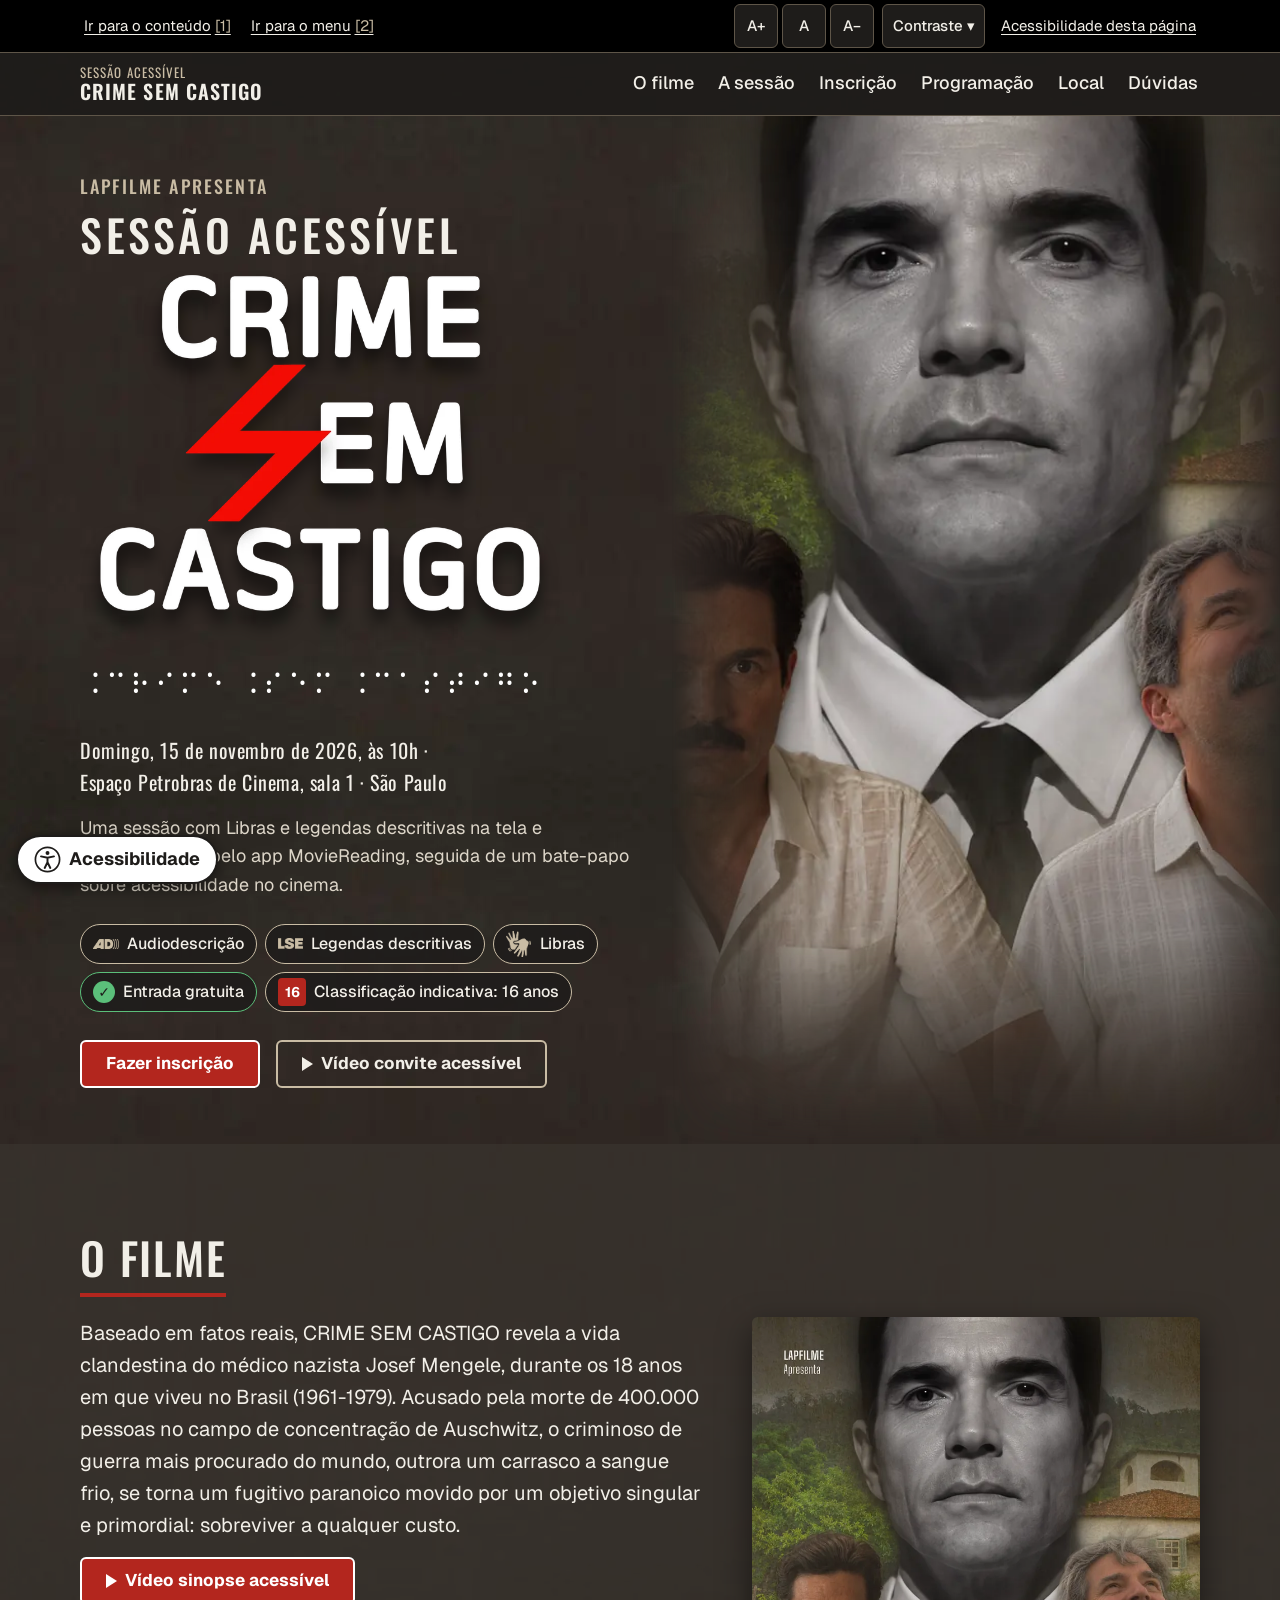
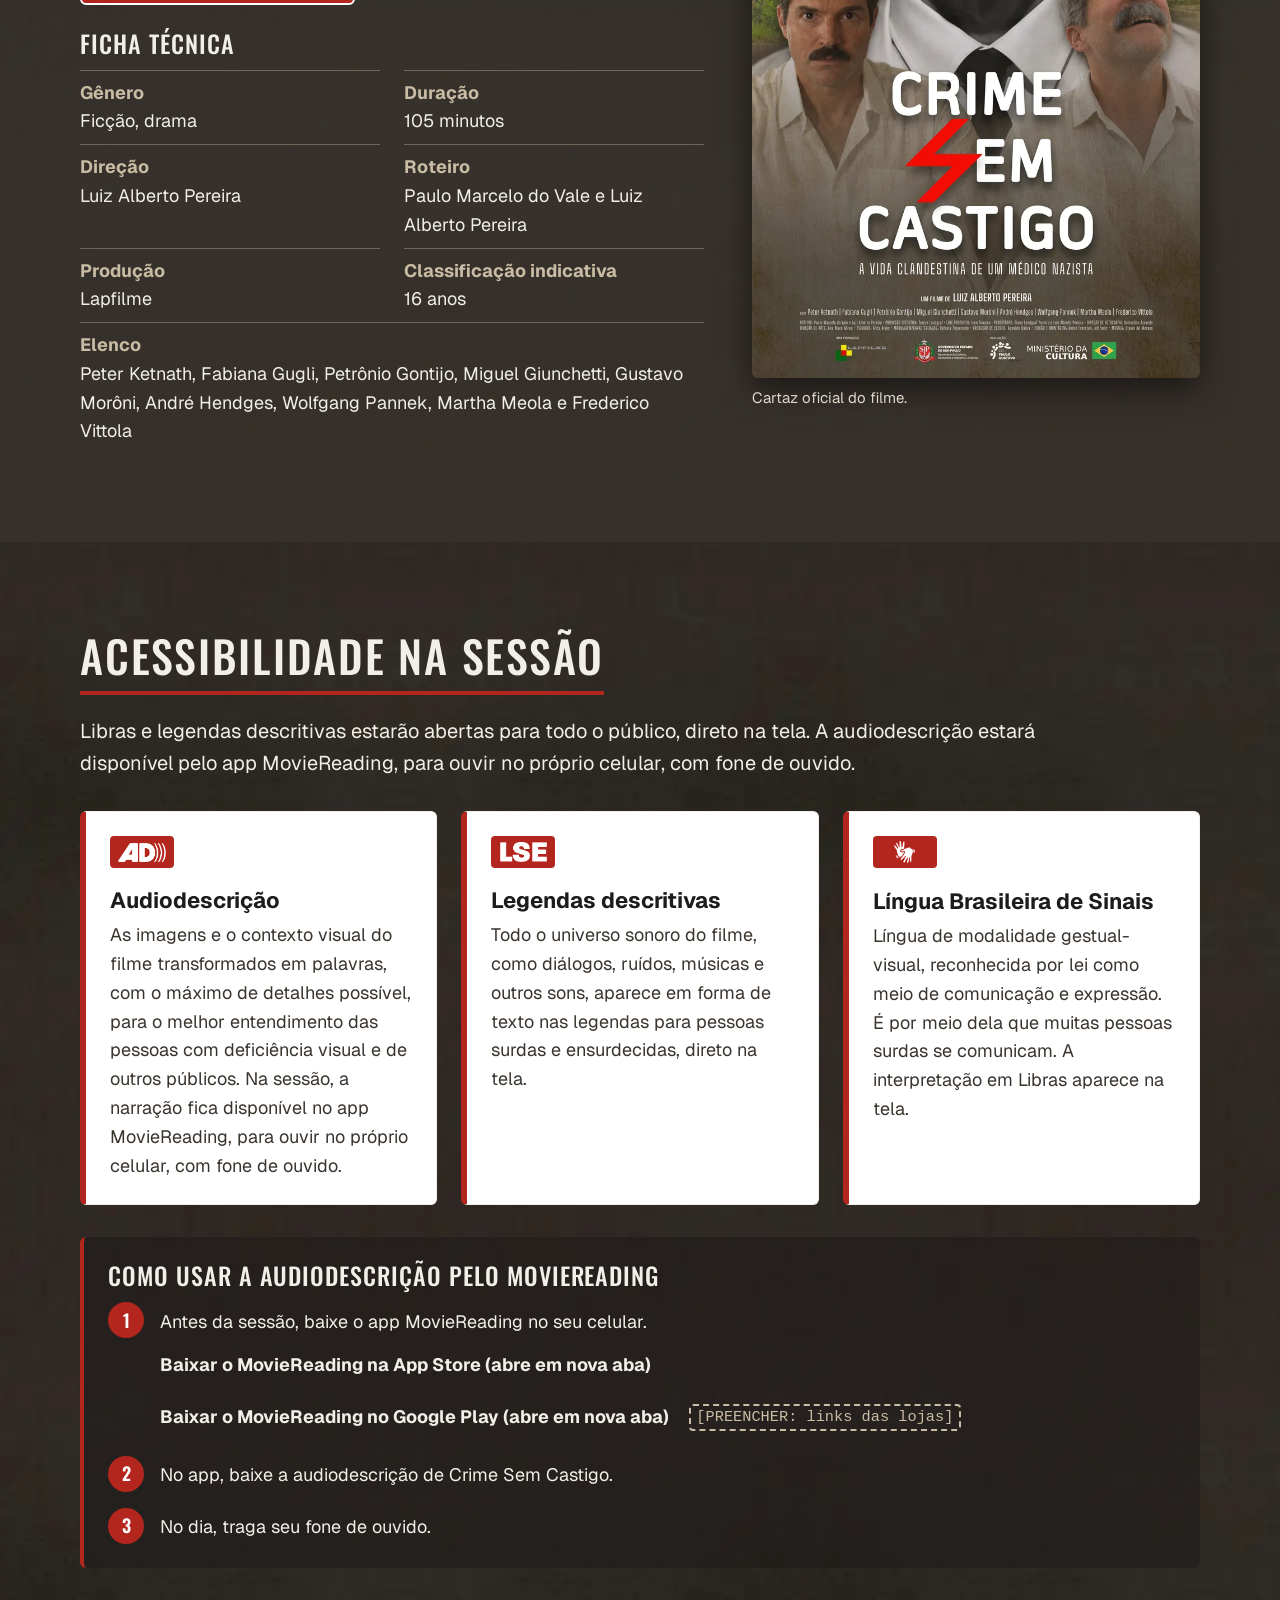
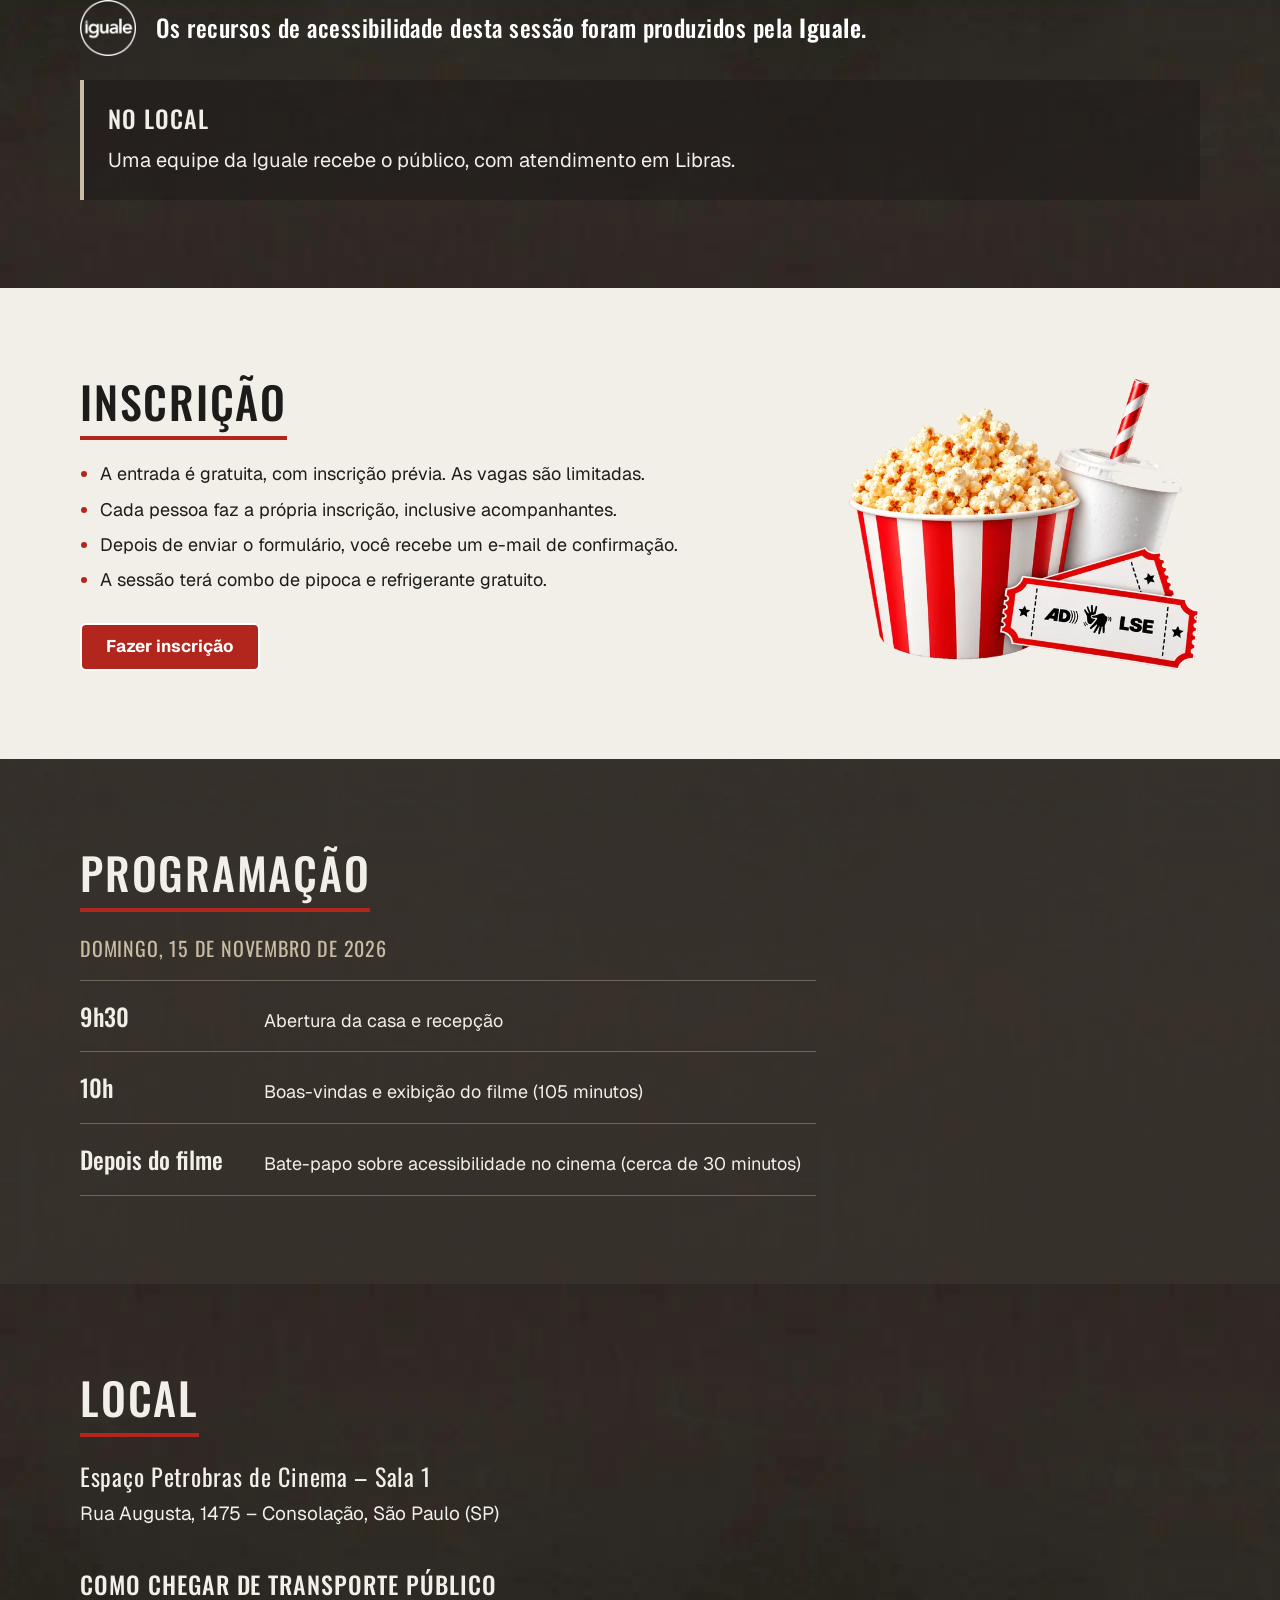
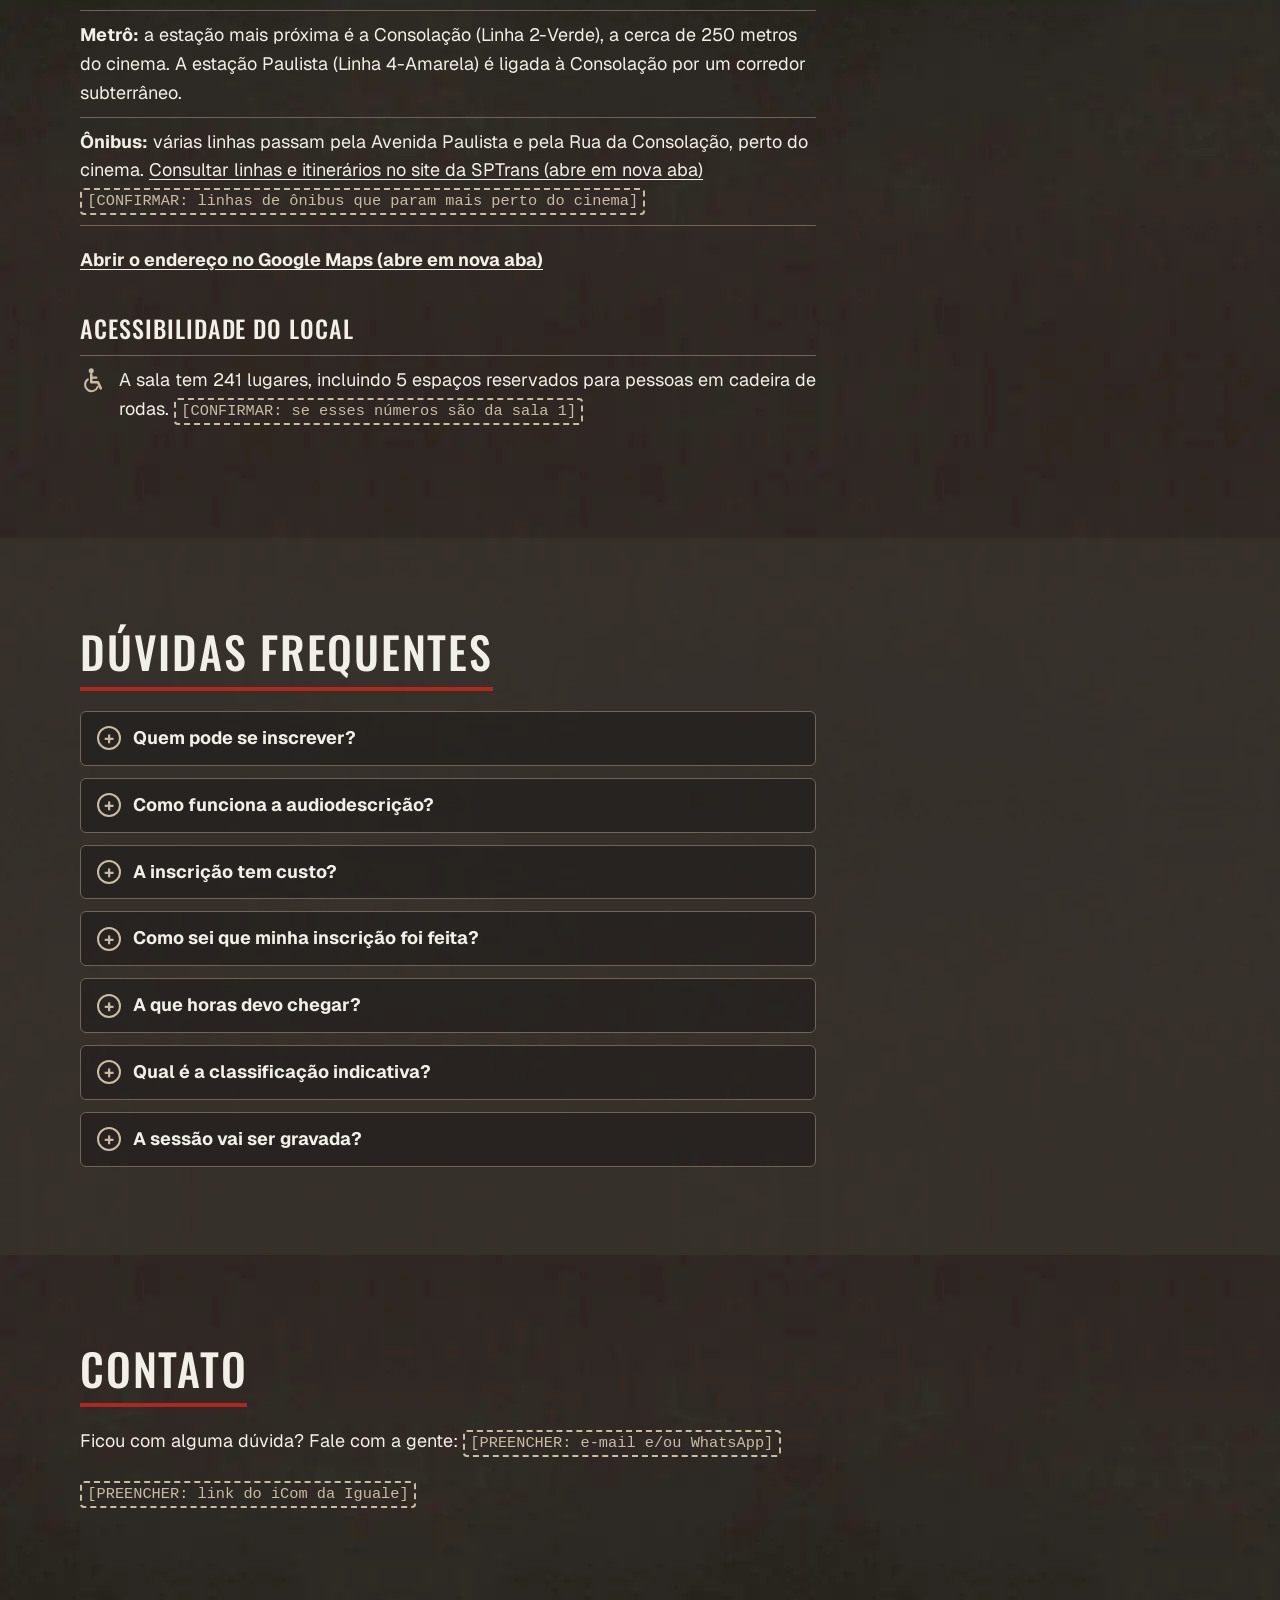
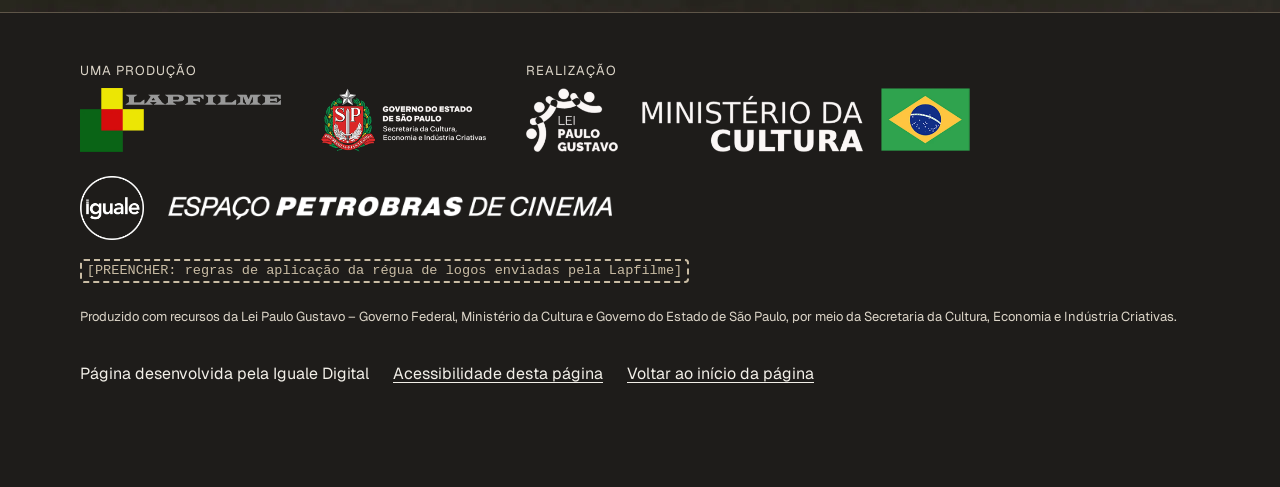
==== index.html @ cbb0b097 "Audiodescrição pelo app MovieReading A AD deixa de sair no som da sala e passa a ser oferecida pelo " ====
<!doctype html>
<html lang="pt-BR">
<head>
  <meta charset="utf-8">
  <meta name="viewport" content="width=device-width, initial-scale=1">
  <title>Sessão Acessível · Crime Sem Castigo · 15/11 · Iguale</title>
  <meta name="description" content="Sessão gratuita de Crime Sem Castigo com Libras e legendas descritivas na tela e audiodescrição pelo app MovieReading, no Espaço Petrobras de Cinema, em 15/11/2026. Faça sua inscrição.">
  <link rel="canonical" href="https://iguale.com.br/crimesemcastigo/">
  <meta name="theme-color" content="#1E1C1A">

  <meta property="og:type" content="website">
  <meta property="og:locale" content="pt_BR">
  <meta property="og:site_name" content="Iguale">
  <meta property="og:url" content="https://iguale.com.br/crimesemcastigo/">
  <meta property="og:title" content="Sessão Acessível · Crime Sem Castigo · 15/11">
  <meta property="og:description" content="Sessão gratuita de Crime Sem Castigo com Libras e legendas descritivas na tela e audiodescrição pelo app MovieReading, no Espaço Petrobras de Cinema, em 15/11/2026. Faça sua inscrição.">
  <meta property="og:image" content="https://iguale.com.br/crimesemcastigo/assets/img/cartaz/og-crime-sem-castigo-1200x630.jpg">
  <meta property="og:image:width" content="1200">
  <meta property="og:image:height" content="630">
  <meta property="og:image:alt" content="Título Crime Sem Castigo em letras brancas, com o S de &quot;sem&quot; em forma de raio vermelho. Ao lado, imagem do cartaz: o rosto sério de um homem em preto e branco, de camisa branca e gravata, e, à frente, dois homens de camisa clara, um de bigode e sério, outro grisalho e sorrindo, diante de mata e de uma casa antiga.">
  <meta name="twitter:card" content="summary_large_image">
  <meta name="twitter:title" content="Sessão Acessível · Crime Sem Castigo · 15/11">
  <meta name="twitter:description" content="Sessão gratuita de Crime Sem Castigo com Libras e legendas descritivas na tela e audiodescrição pelo app MovieReading, no Espaço Petrobras de Cinema, em 15/11/2026.">
  <meta name="twitter:image" content="https://iguale.com.br/crimesemcastigo/assets/img/cartaz/og-crime-sem-castigo-1200x630.jpg">
  <meta name="twitter:image:alt" content="Título Crime Sem Castigo em letras brancas, com o S de &quot;sem&quot; em forma de raio vermelho, ao lado de imagem do cartaz do filme.">
  <!-- [PREENCHER: favicon da Iguale] <link rel="icon" href="assets/img/favicon.png"> -->

  <link rel="preconnect" href="https://fonts.googleapis.com">
  <link rel="preconnect" href="https://fonts.gstatic.com" crossorigin>
  <link rel="stylesheet" href="https://fonts.googleapis.com/css2?family=Geist:wght@400;500;700&amp;family=Oswald:wght@400;500;600&amp;display=swap">
  <link rel="stylesheet" href="https://fonts.googleapis.com/css2?family=Noto+Sans+Symbols+2&amp;text=%E2%A0%A8%E2%A0%89%E2%A0%97%E2%A0%8A%E2%A0%8D%E2%A0%91%E2%A0%8E%E2%A0%81%E2%A0%9E%E2%A0%9B%E2%A0%95&amp;display=swap">
  <link rel="preload" as="image" href="assets/img/cartaz/abertura-800.webp" imagesrcset="assets/img/cartaz/abertura-800.webp 800w, assets/img/cartaz/abertura-1600.webp 1600w" imagesizes="(min-width: 56em) 45vw, 100vw" type="image/webp">
  <link rel="stylesheet" href="assets/css/estilos.css">
  <link rel="stylesheet" href="id_a11y/id_a11y.css">
  <script src="assets/js/config.js"></script>
  <script src="assets/js/barra-acessibilidade.js"></script>
  <script src="assets/js/principal.js" defer></script>
</head>
<body>
  <div id="topo" class="barra-a11y" role="region" aria-label="Barra de acessibilidade">
    <div class="barra-a11y__interno">
      <ul class="barra-a11y__atalhos">
        <li><a href="#conteudo" accesskey="1">Ir para o conteúdo <span class="tecla">[1]</span></a></li>
        <li><a href="#menu" accesskey="2">Ir para o menu <span class="tecla">[2]</span></a></li>
      </ul>
      <div class="barra-a11y__controles">
        <div data-a11y-controles="barra"></div>
        <a class="barra-a11y__link" href="acessibilidade/">Acessibilidade desta página</a>
      </div>
    </div>
  </div>

  <header class="cabecalho">
    <div class="cabecalho__interno">
      <a class="marca" href="#conteudo">
        <span class="marca__sessao">Sessão Acessível</span>
        <span class="marca__filme">Crime Sem Castigo</span>
      </a>
      <nav id="menu" class="menu" aria-label="Navegação principal" tabindex="-1">
        <button type="button" class="menu__botao" aria-expanded="false" aria-controls="menu-lista" hidden>
          <span class="menu__icone" aria-hidden="true"></span>Menu
        </button>
        <ul id="menu-lista" class="menu__lista">
          <li><a href="#o-filme">O filme</a></li>
          <li><a href="#a-sessao">A sessão</a></li>
          <li><a href="#inscricao">Inscrição</a></li>
          <li><a href="#programacao">Programação</a></li>
          <li><a href="#local">Local</a></li>
          <li><a href="#duvidas">Dúvidas</a></li>
        </ul>
      </nav>
    </div>
  </header>

  <main id="conteudo" tabindex="-1">
    <!-- 5.1 Abertura -->
    <section class="abertura" aria-labelledby="titulo-pagina">
      <div class="abertura__texto">
        <p class="sobretitulo">Lapfilme apresenta</p>
        <h1 id="titulo-pagina" class="abertura__titulo">
          <span class="abertura__sessao">Sessão Acessível</span>
          <span class="visualmente-oculto">de</span>
          <picture>
            <source type="image/webp" srcset="assets/img/cartaz/titulo-crime-sem-castigo-800.webp 800w, assets/img/cartaz/titulo-crime-sem-castigo-1600.webp 1600w" sizes="(min-width: 56em) 30rem, 85vw">
            <img class="abertura__filme" src="assets/img/cartaz/titulo-crime-sem-castigo-800.png" width="800" height="644" alt="Crime Sem Castigo">
          </picture>
        </h1>
        <p class="braille" lang="pt-BR">
          <span class="braille__celas" aria-hidden="true">⠨⠉⠗⠊⠍⠑ ⠨⠎⠑⠍ ⠨⠉⠁⠎⠞⠊⠛⠕</span>
          <span class="visualmente-oculto">Título do filme também escrito em Braille</span>
        </p>
        <p class="abertura__servico">
          <time datetime="2026-11-15T10:00-03:00">Domingo, 15 de novembro de 2026, às 10h</time> <span aria-hidden="true">·</span><br>
          Espaço Petrobras de Cinema, sala 1 <span aria-hidden="true">·</span> São Paulo
        </p>
        <p class="abertura__chamada">Uma sessão com Libras e legendas descritivas na tela e audiodescrição pelo app MovieReading, seguida de um bate-papo sobre acessibilidade no cinema.</p>
        <ul class="selos" aria-label="Destaques da sessão">
          <li class="selo"><span class="icone icone--ad" aria-hidden="true"></span>Audiodescrição</li>
          <li class="selo"><span class="icone icone--lse" aria-hidden="true"></span>Legendas descritivas</li>
          <li class="selo"><span class="icone icone--libras" aria-hidden="true"></span>Libras</li>
          <li class="selo selo--gratuito"><span class="selo__check" aria-hidden="true"></span>Entrada gratuita</li>
          <li class="selo"><span class="selo__idade" aria-hidden="true">16</span>Classificação indicativa: 16 anos</li>
        </ul>
        <div class="botoes">
          <a class="botao botao--primario" href="inscricao/" data-inscricao-aberta>Fazer inscrição</a>
          <p class="aviso-encerradas" data-inscricao-encerrada hidden>As inscrições estão encerradas.</p>
          <button type="button" class="botao botao--secundario" data-video-abrir="video" aria-haspopup="dialog" aria-controls="video"><span class="botao__play" aria-hidden="true"></span>Vídeo convite acessível</button>
        </div>
      </div>
      <div class="abertura__visual">
        <picture>
          <source type="image/webp" srcset="assets/img/cartaz/abertura-800.webp 800w, assets/img/cartaz/abertura-1600.webp 1600w" sizes="(min-width: 56em) 45vw, 100vw">
          <img src="assets/img/cartaz/abertura-800.jpg" srcset="assets/img/cartaz/abertura-800.jpg 800w, assets/img/cartaz/abertura-1600.jpg 1600w" sizes="(min-width: 56em) 45vw, 100vw" width="800" height="1000" fetchpriority="high"
            alt="Imagem do cartaz do filme: em tons sépia, o rosto sério de um homem de cabelo escuro, em preto e branco, com camisa branca e gravata escura. À frente dele, dois homens de camisa clara: à esquerda, um de bigode escuro e expressão séria; à direita, outro de cabelo e bigode grisalhos, que sorri olhando para cima. Ao fundo, mata e uma casa antiga com telhado de barro.">
        </picture>
      </div>
    </section>

    <!-- 5.3 O filme -->
    <section id="o-filme" class="secao secao--sepia" aria-labelledby="titulo-filme" tabindex="-1">
      <div class="secao__interno">
        <h2 id="titulo-filme" class="secao__titulo">O filme</h2>
        <div class="filme">
          <div class="filme__texto">
            <p class="filme__sinopse">Baseado em fatos reais, <span class="caixa-alta">Crime Sem Castigo</span> revela a vida clandestina do médico nazista Josef Mengele, durante os 18 anos em que viveu no Brasil (1961-1979). Acusado pela morte de 400.000 pessoas no campo de concentração de Auschwitz, o criminoso de guerra mais procurado do mundo, outrora um carrasco a sangue frio, se torna um fugitivo paranoico movido por um objetivo singular e primordial: sobreviver a qualquer custo.</p>
            <p><button type="button" class="botao botao--primario" data-video-abrir="video-sinopse" aria-haspopup="dialog" aria-controls="video-sinopse"><span class="botao__play" aria-hidden="true"></span>Vídeo sinopse acessível</button></p>
            <h3 class="subtitulo">Ficha técnica</h3>
            <dl class="ficha">
              <div><dt>Gênero</dt><dd>Ficção, drama</dd></div>
              <div><dt>Duração</dt><dd>105 minutos</dd></div>
              <div><dt>Direção</dt><dd>Luiz Alberto Pereira</dd></div>
              <div><dt>Roteiro</dt><dd>Paulo Marcelo do Vale e Luiz Alberto Pereira</dd></div>
              <div><dt>Produção</dt><dd>Lapfilme</dd></div>
              <div><dt>Classificação indicativa</dt><dd>16 anos</dd></div>
              <div class="ficha__elenco"><dt>Elenco</dt><dd>Peter Ketnath, Fabiana Gugli, Petrônio Gontijo, Miguel Giunchetti, Gustavo Morôni, André Hendges, Wolfgang Pannek, Martha Meola e Frederico Vittola</dd></div>
            </dl>
          </div>
          <figure class="filme__cartaz">
            <picture>
              <source type="image/webp" srcset="assets/img/cartaz/cartaz-crime-sem-castigo-800.webp 800w, assets/img/cartaz/cartaz-crime-sem-castigo-1600.webp 1600w" sizes="(min-width: 56em) 28rem, 90vw">
              <img src="assets/img/cartaz/cartaz-crime-sem-castigo-800.jpg" srcset="assets/img/cartaz/cartaz-crime-sem-castigo-800.jpg 800w, assets/img/cartaz/cartaz-crime-sem-castigo-1600.jpg 1600w" sizes="(min-width: 56em) 28rem, 90vw" width="800" height="1181" loading="lazy"
                alt="Cartaz do filme Crime Sem Castigo. Em tons sépia, o rosto sério de um homem de cabelo escuro, em preto e branco, com camisa branca e gravata escura, ocupa o alto do cartaz. Abaixo dele, dois homens de camisa clara: à esquerda, um de bigode escuro e expressão séria; à direita, outro de cabelo e bigode grisalhos, que sorri olhando para cima. Ao fundo, mata e uma casa antiga com telhado de barro. No alto, “Lapfilme apresenta”. O título, “Crime Sem Castigo”, está em letras brancas, com o S de “sem” em forma de raio vermelho. Abaixo, “A vida clandestina de um médico nazista” e “Um filme de Luiz Alberto Pereira”. No rodapé, o elenco, a ficha técnica e os logos de Lapfilme, Governo do Estado de São Paulo – Secretaria da Cultura, Economia e Indústria Criativas, Lei Paulo Gustavo e Ministério da Cultura.">
            </picture>
            <figcaption>Cartaz oficial do filme.</figcaption>
          </figure>
        </div>

        <!-- Personagens principais: fora da página por enquanto, a pedido. Para voltar, tire este comentário.
        <h3 class="subtitulo">Personagens principais</h3>
        <ul class="personagens">
          <li class="personagem">
            <div class="personagem__imagem marcador-caixa">[PREENCHER: imagem do personagem, com texto alternativo descritivo]</div>
            <h4 class="personagem__nome"><span class="marcador">[PREENCHER: nome do personagem]</span></h4>
            <p class="personagem__interprete">Interpretado por <span class="marcador">[PREENCHER: intérprete]</span></p>
            <p><span class="marcador">[PREENCHER: breve descritivo do personagem]</span></p>
          </li>
          <li class="personagem">
            <div class="personagem__imagem marcador-caixa">[PREENCHER: imagem do personagem, com texto alternativo descritivo]</div>
            <h4 class="personagem__nome"><span class="marcador">[PREENCHER: nome do personagem]</span></h4>
            <p class="personagem__interprete">Interpretado por <span class="marcador">[PREENCHER: intérprete]</span></p>
            <p><span class="marcador">[PREENCHER: breve descritivo do personagem]</span></p>
          </li>
          <li class="personagem">
            <div class="personagem__imagem marcador-caixa">[PREENCHER: imagem do personagem, com texto alternativo descritivo]</div>
            <h4 class="personagem__nome"><span class="marcador">[PREENCHER: nome do personagem]</span></h4>
            <p class="personagem__interprete">Interpretado por <span class="marcador">[PREENCHER: intérprete]</span></p>
            <p><span class="marcador">[PREENCHER: breve descritivo do personagem]</span></p>
          </li>
        </ul>
        -->
      </div>
    </section>

    <!-- 5.4 A sessão -->
    <section id="a-sessao" class="secao" aria-labelledby="titulo-sessao" tabindex="-1">
      <div class="secao__interno">
        <h2 id="titulo-sessao" class="secao__titulo">Acessibilidade na sessão</h2>
        <p class="secao__abertura">Libras e legendas descritivas estarão abertas para todo o público, direto na tela. A audiodescrição estará disponível pelo app MovieReading, para ouvir no próprio celular, com fone de ouvido.</p>
        <ul class="recursos">
          <li class="recurso">
            <span class="recurso__selo recurso__selo--ad" aria-hidden="true"><span class="icone icone--ad"></span></span>
            <h3 class="recurso__titulo">Audiodescrição</h3>
            <p>As imagens e o contexto visual do filme transformados em palavras, com o máximo de detalhes possível, para o melhor entendimento das pessoas com deficiência visual e de outros públicos. Na sessão, a narração fica disponível no app MovieReading, para ouvir no próprio celular, com fone de ouvido.</p>
          </li>
          <li class="recurso">
            <span class="recurso__selo recurso__selo--lse" aria-hidden="true"><span class="icone icone--lse"></span></span>
            <h3 class="recurso__titulo">Legendas descritivas</h3>
            <p>Todo o universo sonoro do filme, como diálogos, ruídos, músicas e outros sons, aparece em forma de texto nas legendas para pessoas surdas e ensurdecidas, direto na tela.</p>
          </li>
          <li class="recurso">
            <span class="recurso__selo recurso__selo--libras" aria-hidden="true"><span class="icone icone--libras"></span></span>
            <h3 class="recurso__titulo">Língua Brasileira de Sinais</h3>
            <p>Língua de modalidade gestual-visual, reconhecida por lei como meio de comunicação e expressão. É por meio dela que muitas pessoas surdas se comunicam. A interpretação em Libras aparece na tela.</p>
          </li>
        </ul>
        <div id="audiodescricao-app" class="ad-app">
          <h3 class="subtitulo">Como usar a audiodescrição pelo MovieReading</h3>
          <ol class="passos">
            <li>
              <p>Antes da sessão, baixe o app MovieReading no seu celular.</p>
              <p class="passos__lojas">
                <a data-loja="appStoreUrl" target="_blank" rel="noopener">Baixar o MovieReading na App Store (abre em nova aba)</a>
                <a data-loja="googlePlayUrl" target="_blank" rel="noopener">Baixar o MovieReading no Google Play (abre em nova aba)</a>
                <span class="marcador" data-loja-pendente>[PREENCHER: links das lojas]</span>
              </p>
            </li>
            <li><p>No app, baixe a audiodescrição de Crime Sem Castigo.</p></li>
            <li><p>No dia, traga seu fone de ouvido.</p></li>
          </ol>
        </div>
        <div class="credito-iguale">
          <img class="credito-iguale__logo" src="assets/img/logos/iguale.webp" width="240" height="240" alt="" loading="lazy">
          <p class="credito-iguale__texto">Os recursos de acessibilidade desta sessão foram produzidos pela <strong>Iguale</strong>.</p>
        </div>
        <div class="no-local">
          <h3 class="subtitulo">No local</h3>
          <p>Uma equipe da Iguale recebe o público, com atendimento em Libras.</p>
        </div>
      </div>
    </section>

    <!-- 5.7 Inscrição -->
    <section id="inscricao" class="secao secao--destaque" aria-labelledby="titulo-inscricao" tabindex="-1">
      <div class="secao__interno inscricao">
        <div class="inscricao__texto">
        <h2 id="titulo-inscricao" class="secao__titulo">Inscrição</h2>
        <ul class="lista-inscricao">
          <li>A entrada é gratuita, com inscrição prévia. As vagas são limitadas.</li>
          <li>Cada pessoa faz a própria inscrição, inclusive acompanhantes.</li>
          <li>Depois de enviar o formulário, você recebe um e-mail de confirmação.</li>
          <li>A sessão terá combo de pipoca e refrigerante gratuito.</li>
        </ul>
        <a class="botao botao--primario" href="inscricao/" data-inscricao-aberta>Fazer inscrição</a>
        <p class="aviso-encerradas" data-inscricao-encerrada hidden>As inscrições estão encerradas.</p>
        </div>
        <picture class="inscricao__ilustracao">
          <source type="image/webp" srcset="assets/img/ilustracoes/pipoca-ingressos-600.webp 600w, assets/img/ilustracoes/pipoca-ingressos-1200.webp 1200w" sizes="22rem">
          <img src="assets/img/ilustracoes/pipoca-ingressos-600.png" width="600" height="499" alt="" loading="lazy">
        </picture>
      </div>
    </section>

    <!-- 5.5 Programação -->
    <section id="programacao" class="secao secao--sepia" aria-labelledby="titulo-programacao" tabindex="-1">
      <div class="secao__interno secao__interno--estreito">
        <h2 id="titulo-programacao" class="secao__titulo">Programação</h2>
        <p class="programacao__data"><time datetime="2026-11-15">Domingo, 15 de novembro de 2026</time></p>
        <ol class="programacao">
          <li><span class="programacao__hora"><time datetime="2026-11-15T09:30-03:00">9h30</time></span> <span class="programacao__atividade">Abertura da casa e recepção</span></li>
          <li><span class="programacao__hora"><time datetime="2026-11-15T10:00-03:00">10h</time></span> <span class="programacao__atividade">Boas-vindas e exibição do filme (105 minutos)</span></li>
          <li><span class="programacao__hora">Depois do filme</span> <span class="programacao__atividade">Bate-papo sobre acessibilidade no cinema (cerca de 30 minutos)</span></li>
        </ol>
      </div>
    </section>

    <!-- 5.6 Local -->
    <section id="local" class="secao" aria-labelledby="titulo-local" tabindex="-1">
      <div class="secao__interno secao__interno--estreito">
        <h2 id="titulo-local" class="secao__titulo">Local</h2>
        <p class="local__nome">Espaço Petrobras de Cinema – Sala 1</p>
        <p class="local__endereco">Rua Augusta, 1475 – Consolação, São Paulo (SP)</p>
        <h3 class="subtitulo">Como chegar de transporte público</h3>
        <ul class="lista-transporte">
          <li><strong>Metrô:</strong> a estação mais próxima é a Consolação (Linha 2-Verde), a cerca de 250 metros do cinema. A estação Paulista (Linha 4-Amarela) é ligada à Consolação por um corredor subterrâneo.</li>
          <li><strong>Ônibus:</strong> várias linhas passam pela Avenida Paulista e pela Rua da Consolação, perto do cinema. <a href="https://www.sptrans.com.br/" target="_blank" rel="noopener">Consultar linhas e itinerários no site da SPTrans (abre em nova aba)</a> <span class="marcador">[CONFIRMAR: linhas de ônibus que param mais perto do cinema]</span></li>
        </ul>
        <p><a class="link-seta" href="https://www.google.com/maps/search/?api=1&amp;query=Espa%C3%A7o%20Petrobras%20de%20Cinema%2C%20Rua%20Augusta%2C%201475%2C%20Consola%C3%A7%C3%A3o%2C%20S%C3%A3o%20Paulo" target="_blank" rel="noopener">Abrir o endereço no Google Maps (abre em nova aba)</a></p>
        <h3 class="subtitulo">Acessibilidade do local</h3>
        <ul class="lista-local">
          <li><span class="icone icone--cadeira" aria-hidden="true"></span><span>A sala tem 241 lugares, incluindo 5 espaços reservados para pessoas em cadeira de rodas. <span class="marcador">[CONFIRMAR: se esses números são da sala 1]</span></span></li>
        </ul>
      </div>
    </section>

    <!-- 5.8 Dúvidas frequentes -->
    <section id="duvidas" class="secao secao--sepia" aria-labelledby="titulo-duvidas" tabindex="-1">
      <div class="secao__interno secao__interno--estreito">
        <h2 id="titulo-duvidas" class="secao__titulo">Dúvidas frequentes</h2>
        <div class="faq">
          <details class="detalhe">
            <summary>Quem pode se inscrever?</summary>
            <div class="detalhe__conteudo"><p>A sessão é aberta a todo o público, com atenção especial às pessoas com deficiência.</p></div>
          </details>
          <details class="detalhe">
            <summary>Como funciona a audiodescrição?</summary>
            <div class="detalhe__conteudo"><p>A audiodescrição fica disponível no app MovieReading. Antes da sessão, baixe o app e a audiodescrição do filme. No dia, traga seu fone de ouvido para ouvir no próprio celular.</p></div>
          </details>
          <details class="detalhe">
            <summary>A inscrição tem custo?</summary>
            <div class="detalhe__conteudo"><p>Não. A entrada é gratuita.</p></div>
          </details>
          <details class="detalhe">
            <summary>Como sei que minha inscrição foi feita?</summary>
            <div class="detalhe__conteudo"><p>Você recebe um e-mail de confirmação logo depois de enviar o formulário. Se não encontrar, confira a caixa de spam ou lixo eletrônico.</p></div>
          </details>
          <details class="detalhe">
            <summary>A que horas devo chegar?</summary>
            <div class="detalhe__conteudo"><p>A casa abre às 9h30, e a sessão começa às 10h.</p></div>
          </details>
          <details class="detalhe">
            <summary>Qual é a classificação indicativa?</summary>
            <div class="detalhe__conteudo"><p>16 anos.</p></div>
          </details>
          <details class="detalhe">
            <summary>A sessão vai ser gravada?</summary>
            <div class="detalhe__conteudo"><p>Sim. Teremos fotos e vídeos no local para a divulgação da sessão. Ao se inscrever, você autoriza o uso da sua imagem e da sua voz nessas gravações. <span class="marcador">[CONFIRMAR: texto final com o jurídico]</span></p></div>
          </details>
        </div>
      </div>
    </section>

    <!-- 5.9 Contato -->
    <section id="contato" class="secao" aria-labelledby="titulo-contato" tabindex="-1">
      <div class="secao__interno secao__interno--estreito">
        <h2 id="titulo-contato" class="secao__titulo">Contato</h2>
        <p>Ficou com alguma dúvida? Fale com a gente: <span class="marcador">[PREENCHER: e-mail e/ou WhatsApp]</span></p>
        <p class="icom">
          <a class="botao botao--secundario" data-icom target="_blank" rel="noopener"><span class="icone icone--libras" aria-hidden="true"></span>Atendimento em Libras pelo iCom (abre em nova aba)</a>
          <span class="marcador" data-icom-pendente>[PREENCHER: link do iCom da Iguale]</span>
        </p>
      </div>
    </section>
  </main>

  <!-- 5.10 Rodapé -->
  <footer class="rodape">
    <div class="rodape__interno">
      <h2 class="visualmente-oculto">Realização e apoio</h2>
      <ul class="regua">
        <li class="regua__grupo">
          <p class="regua__rotulo">Uma produção</p>
          <img class="regua__logo" src="assets/img/logos/lapfilme.webp" width="752" height="240" alt="Lapfilme" loading="lazy">
        </li>
        <li class="regua__grupo">
          <img class="regua__logo" src="assets/img/logos/governo-sp.webp" width="621" height="240" alt="Governo do Estado de São Paulo – Secretaria da Cultura, Economia e Indústria Criativas" loading="lazy">
        </li>
        <li class="regua__grupo">
          <p class="regua__rotulo">Realização</p>
          <div class="regua__logos">
            <img class="regua__logo" src="assets/img/logos/lei-paulo-gustavo.webp" width="344" height="240" alt="Lei Paulo Gustavo" loading="lazy">
            <img class="regua__logo" src="assets/img/logos/ministerio-cultura.webp" width="1231" height="240" alt="Ministério da Cultura" loading="lazy">
          </div>
        </li>
        <li class="regua__grupo regua__grupo--parceiros">
          <div class="regua__logos">
            <img class="regua__logo regua__logo--iguale" src="assets/img/logos/iguale.webp" width="240" height="240" alt="Iguale" loading="lazy">
            <img class="regua__logo regua__logo--petrobras" src="assets/img/logos/espaco-petrobras-cinema.webp" width="574" height="31" alt="Espaço Petrobras de Cinema" loading="lazy">
          </div>
        </li>
      </ul>
      <p class="marcador rodape__regras">[PREENCHER: regras de aplicação da régua de logos enviadas pela Lapfilme]</p>
      <p class="rodape__lei">Produzido com recursos da Lei Paulo Gustavo – Governo Federal, Ministério da Cultura e Governo do Estado de São Paulo, por meio da Secretaria da Cultura, Economia e Indústria Criativas.</p>
      <ul class="rodape__links">
        <li>Página desenvolvida pela Iguale Digital</li>
        <li><a href="acessibilidade/">Acessibilidade desta página</a></li>
        <li><a href="#topo">Voltar ao início da página</a></li>
      </ul>
    </div>
  </footer>

  <!-- 5.2 Vídeo convite acessível (abre pelo botão da abertura) -->
  <dialog id="video" class="janela" aria-labelledby="titulo-video" data-video-config="youtubeId" data-video-titulo="Vídeo convite da Sessão Acessível de Crime Sem Castigo, com Libras e legendas">
    <div class="janela__topo">
      <h2 id="titulo-video" class="janela__titulo" tabindex="-1">Vídeo convite acessível</h2>
      <button type="button" class="janela__fechar" data-video-fechar>Fechar<span class="visualmente-oculto"> o vídeo convite</span></button>
    </div>
    <p>Assista ao convite com Libras e legendas.</p>
    <div class="video" data-video>
      <button type="button" class="video__capa" data-video-capa>
        <img class="video__imagem" src="assets/img/cartaz/og-crime-sem-castigo-1200x630.jpg" width="1200" height="630" alt="">
        <span class="video__rotulo"><span class="video__play" aria-hidden="true"></span>Reproduzir o vídeo convite, com Libras e legendas</span>
      </button>
      <p class="marcador" data-video-pendente>[PREENCHER: ID do vídeo]</p>
    </div>
    <details class="detalhe">
      <summary>Descrição do vídeo (audiodescrição em texto)</summary>
      <div class="detalhe__conteudo">
        <p>Vídeo horizontal. À esquerda, sobre fundo claro, <span class="marcador">[PREENCHER: autodescrição do(a) intérprete]</span> apresenta o convite em Libras, com legendas em uma faixa logo abaixo. À direita, o cartaz do filme Crime Sem Castigo: em tons sépia, o rosto sério de um homem em preto e branco, de camisa branca e gravata; abaixo, dois homens de camisa clara, um de bigode, sério, e outro grisalho, sorrindo; ao fundo, mata e uma casa antiga. O título está em letras brancas, com o S de “sem” em forma de raio vermelho. No rodapé, os logos da Lapfilme, do Governo do Estado de São Paulo, da Lei Paulo Gustavo e do Ministério da Cultura.</p>
        <p>Texto do convite: "Olá! A Lapfilme e a Iguale convidam você para a Sessão Acessível do filme Crime Sem Castigo, no domingo, 15 de novembro, às 10 horas da manhã, no Espaço Petrobras de Cinema, sala 1, Rua Augusta, 1475, em São Paulo. Baseado em fatos reais, Crime Sem Castigo revela a vida clandestina do médico nazista Josef Mengele nos 18 anos em que viveu no Brasil como um fugitivo movido por um objetivo: sobreviver a qualquer custo. O filme tem direção de Luiz Alberto Pereira. A sessão terá recursos abertos para todo o público: audiodescrição no som da sala, Libras e legendas descritivas na tela. Depois do filme, vamos bater um papo sobre acessibilidade no cinema. A entrada é gratuita, com pipoca e refrigerante! As vagas são limitadas: faça sua inscrição e veja mais informações em iguale.com.br/crimesemcastigo. A confirmação chega por e-mail. No dia, chegue a partir das 9h30 para aproveitar com calma. Classificação indicativa: 16 anos. Venha viver essa experiência de cinema com a gente!"</p>
      </div>
    </details>
  </dialog>

  <!-- Vídeo sinopse acessível (abre pelo botão em "O filme") -->
  <dialog id="video-sinopse" class="janela" aria-labelledby="titulo-video-sinopse" data-video-config="youtubeIdSinopse" data-video-titulo="Vídeo sinopse acessível de Crime Sem Castigo">
    <div class="janela__topo">
      <h2 id="titulo-video-sinopse" class="janela__titulo" tabindex="-1">Vídeo sinopse acessível</h2>
      <button type="button" class="janela__fechar" data-video-fechar>Fechar<span class="visualmente-oculto"> o vídeo sinopse</span></button>
    </div>
    <p>Assista à sinopse do filme com recursos de acessibilidade. <span class="marcador">[PREENCHER: recursos do vídeo sinopse, por exemplo Libras e legendas]</span></p>
    <div class="video" data-video>
      <button type="button" class="video__capa" data-video-capa>
        <img class="video__imagem" src="assets/img/cartaz/og-crime-sem-castigo-1200x630.jpg" width="1200" height="630" alt="">
        <span class="video__rotulo"><span class="video__play" aria-hidden="true"></span>Reproduzir o vídeo sinopse</span>
      </button>
      <p class="marcador" data-video-pendente>[PREENCHER: ID do vídeo sinopse]</p>
    </div>
    <details class="detalhe">
      <summary>Descrição do vídeo (audiodescrição em texto)</summary>
      <div class="detalhe__conteudo">
        <p><span class="marcador">[PREENCHER: descrição do vídeo sinopse em texto]</span></p>
      </div>
    </details>
  </dialog>

  <!-- Menu flutuante "Acessibilidade" -->
  <div class="flutuante" data-flutuante>
    <button type="button" class="flutuante__botao" aria-expanded="false" aria-controls="flutuante-painel">
      <span class="icone icone--acessibilidade" aria-hidden="true"></span>Acessibilidade
    </button>
    <div id="flutuante-painel" class="flutuante__painel" role="region" aria-labelledby="flutuante-titulo" hidden>
      <h2 id="flutuante-titulo" class="flutuante__titulo">Recursos de acessibilidade</h2>
      <div data-a11y-controles="painel"></div>
      <div class="flutuante__grupo" role="group" aria-labelledby="flutuante-libras">
        <h3 id="flutuante-libras" class="a11y-controles__titulo">Libras</h3>
        <button type="button" data-a11y-vlibras>Tradução para Libras (VLibras)</button>
        <a data-icom target="_blank" rel="noopener">Atendimento em Libras pelo iCom (abre em nova aba)</a>
        <span class="marcador" data-icom-pendente>[PREENCHER: link do iCom da Iguale]</span>
      </div>
      <div class="flutuante__grupo" role="group" aria-labelledby="flutuante-ajuda">
        <h3 id="flutuante-ajuda" class="a11y-controles__titulo">Ajuda</h3>
        <p class="a11y-controles__rotulo">Atalhos de teclado</p>
        <ul class="flutuante__atalhos">
          <li><kbd>Alt</kbd> + <kbd>1</kbd> ir para o conteúdo</li>
          <li><kbd>Alt</kbd> + <kbd>2</kbd> ir para o menu</li>
          <li><kbd>Esc</kbd> fechar menus e janelas</li>
        </ul>
        <p class="flutuante__nota">No Mac, use Option no lugar de Alt.</p>
        <button type="button" class="flutuante__restaurar" data-a11y-restaurar>Restaurar tudo ao padrão</button>
          <a href="acessibilidade/">Declaração de acessibilidade desta página</a>
      </div>
    </div>
  </div>
  <p class="visualmente-oculto" aria-live="polite" data-a11y-anuncio></p>

  <!-- VLibras -->
  <div vw class="enabled">
    <div vw-access-button class="active"></div>
    <div vw-plugin-wrapper>
      <div class="vw-plugin-top-wrapper"></div>
    </div>
  </div>
  <script src="https://vlibras.gov.br/app/vlibras-plugin.js"></script>
  <script>
    if (window.VLibras) { new window.VLibras.Widget('https://vlibras.gov.br/app'); }
  </script>
</body>
</html>
---- assets/css/estilos.css ----
/* ==========================================================================
   Sessão Acessível · Crime Sem Castigo
   Paleta tirada do cartaz (CLAUDE.md, seção 4). Os modos de contraste
   da barra de acessibilidade ficam em id_a11y/id_a11y.css e sobrescrevem tudo.
   ========================================================================== */

:root {
  --grafite: #1E1C1A;
  --sepia-escuro: #3A342E;
  --sepia: #5E5548;
  --areia: #C9BCA4;
  --papel: #F2EFE8;
  --vermelho: #B3261E;             /* fundo de botões e selos com texto branco (6,5:1) e detalhes sobre papel/branco (5,7:1 / 6,5:1). Nunca texto vermelho sobre fundo escuro */
  --vermelho-escuro: #8E1D17;      /* hover dos botões vermelhos (branco: 9:1) */
  --branco: #FFFFFF;
  --verde: #5BBF7A;                /* detalhe da entrada gratuita sobre grafite (7,4:1) */
  --classind-16: var(--vermelho);  /* cor da classificação indicativa 16 anos */

  --texto: var(--papel);
  --texto-suave: #DDD6C9;          /* 11,9:1 sobre --grafite · 8,1:1 sobre --sepia-escuro */
  --linha: #6E6457;                 /* bordas decorativas */
  --foco: var(--areia);
  --foco-halo: var(--grafite);

  --fonte-corpo: "Geist", system-ui, -apple-system, "Segoe UI", Roboto, Arial, sans-serif;
  --fonte-titulo: "Oswald", "Arial Narrow", "Roboto Condensed", Impact, sans-serif;
  --fonte-braille: "Noto Sans Symbols 2", "Segoe UI Symbol", "DejaVu Sans", "Apple Braille", sans-serif;

  --largura: 72rem;
  --largura-estreita: 46rem;
  --raio: 0.375rem;
  --espaco: clamp(3rem, 7vw, 5.5rem);

  color-scheme: dark;
}

/* ---------- Base ---------- */
*, *::before, *::after { box-sizing: border-box; }

html {
  scroll-padding-bottom: 5rem; /* o botão fixo "Acessibilidade" não cobre o elemento em foco */
  -webkit-text-size-adjust: 100%;
  text-size-adjust: 100%;
}

body {
  margin: 0;
  background-color: var(--grafite);
  background-image: url("../img/cartaz/textura-papel.webp");
  background-size: 50rem 50rem;
  color: var(--texto);
  font-family: var(--fonte-corpo);
  font-size: 1.125rem;
  line-height: 1.6;
  overflow-wrap: break-word;
}

img, svg, iframe { max-width: 100%; }
img { height: auto; display: block; }

h1, h2, h3, h4 { line-height: 1.2; margin: 0 0 0.75rem; }
p, ul, ol, dl { margin: 0 0 1rem; }

a { color: var(--papel); text-decoration-thickness: 0.08em; text-underline-offset: 0.18em; }
a:hover { text-decoration-thickness: 0.16em; }

button, input, select, textarea { font: inherit; }
button { cursor: pointer; }

[hidden] { display: none !important; }

/* Foco sempre visível: contorno de 3 px em areia com halo grafite (contraste em qualquer fundo) */
:focus-visible {
  outline: 3px solid var(--foco);
  outline-offset: 3px;
  box-shadow: 0 0 0 6px var(--foco-halo);
  border-radius: 2px;
}
main:focus-visible, section:focus-visible, nav:focus-visible, [tabindex="-1"]:focus-visible { outline-offset: -3px; box-shadow: none; }

.visualmente-oculto {
  position: absolute !important;
  width: 1px; height: 1px;
  padding: 0; margin: -1px;
  overflow: hidden; clip: rect(0 0 0 0);
  white-space: nowrap; border: 0;
}

.caixa-alta { text-transform: uppercase; }

/* Marcadores de conteúdo pendente: visíveis de propósito */
.marcador {
  display: inline-block;
  padding: 0 0.35em;
  border: 2px dashed var(--areia);
  border-radius: 0.25rem;
  color: var(--areia);
  font-family: ui-monospace, "SFMono-Regular", Menlo, Consolas, monospace;
  font-size: 0.85em;
  line-height: 1.5;
}
.marcador-caixa {
  display: flex;
  align-items: center;
  justify-content: center;
  padding: 1rem;
  border: 2px dashed var(--areia);
  border-radius: var(--raio);
  color: var(--areia);
  font-family: ui-monospace, "SFMono-Regular", Menlo, Consolas, monospace;
  font-size: 0.85rem;
  text-align: center;
}

/* ---------- Ícones (máscara SVG pintada com a cor do texto) ---------- */
.icone {
  display: inline-block;
  flex: none;
  width: 1.5em;
  height: 1.5em;
  background-color: currentColor;
  -webkit-mask: var(--icone) center / contain no-repeat;
  mask: var(--icone) center / contain no-repeat;
  vertical-align: middle;
}
.icone--ad { --icone: url("../img/icones/ad.png"); }
.icone.icone--ad, .icone.icone--lse { width: 2.25em; }
.icone--lse { --icone: url("../img/icones/lse.png"); }
.icone--libras { --icone: url("../img/icones/libras.png"); }
.icone--cadeira { --icone: url("../img/icones/cadeira-de-rodas.svg"); }
.icone--acessibilidade { --icone: url("../img/icones/acessibilidade.svg"); }

/* ---------- Barra de acessibilidade ---------- */
.barra-a11y {
  background: #000;
  color: var(--papel);
  font-size: 0.9375rem;
  border-bottom: 1px solid var(--sepia);
}
.barra-a11y__interno {
  max-width: var(--largura);
  margin: 0 auto;
  padding: 0.25rem 1rem;
  display: flex;
  flex-wrap: wrap;
  align-items: center;
  justify-content: space-between;
  gap: 0.25rem 1rem;
}
.barra-a11y__atalhos, .barra-a11y__controles {
  display: flex;
  flex-wrap: wrap;
  align-items: center;
  gap: 0.25rem 0.75rem;
  margin: 0;
  padding: 0;
  list-style: none;
}
.barra-a11y a {
  display: inline-flex;
  align-items: center;
  min-height: 2.75rem;
  padding: 0 0.25rem;
  color: var(--papel);
}
.tecla { margin-left: 0.25em; color: var(--areia); }

.a11y-controles { display: flex; flex-wrap: wrap; align-items: center; gap: 0.5rem; }
.a11y-controles__grupo { display: flex; flex-wrap: wrap; align-items: center; gap: 0.25rem; }
.a11y-controles button {
  min-width: 2.75rem;
  min-height: 2.75rem;
  padding: 0.25rem 0.6rem;
  border: 1px solid var(--sepia);
  border-radius: var(--raio);
  background: var(--grafite);
  color: var(--papel);
  font-weight: 500;
  line-height: 1.2;
}
.a11y-controles button:hover { border-color: var(--areia); }
.a11y-controles button[aria-pressed="true"] {
  background: var(--areia);
  color: var(--grafite);
  border-color: var(--areia);
}
.a11y-controles button[aria-pressed="true"]::after { content: " ✓"; }
.a11y-controles__suspenso { position: relative; }
.a11y-controles__abre::after { content: " ▾"; }
.a11y-controles__abre[aria-expanded="true"]::after { content: " ▴"; }
.a11y-controles__lista {
  margin: 0;
  padding: 0.5rem;
  list-style: none;
}
.a11y-controles--barra .a11y-controles__lista {
  position: absolute;
  z-index: 60;
  right: 0;
  top: calc(100% + 0.25rem);
  width: max-content;
  max-width: calc(100vw - 2rem);
  background: #000;
  border: 1px solid var(--areia);
  border-radius: var(--raio);
}
.a11y-controles__lista li + li { margin-top: 0.25rem; }
.a11y-controles__lista button { width: 100%; text-align: left; }
.a11y-controles__rotulo { width: 100%; margin: 0 0 0.25rem; font-weight: 700; }
.a11y-controles__titulo {
  width: 100%;
  margin: 0 0 0.5rem;
  padding-top: 0.75rem;
  border-top: 1px solid var(--sepia);
  font-family: var(--fonte-titulo);
  font-size: 1rem;
  font-weight: 500;
  letter-spacing: 0.08em;
  text-transform: uppercase;
  color: var(--areia);
}
.a11y-controles__linha { display: flex; flex-wrap: wrap; gap: 0.25rem; margin-bottom: 0.5rem; }
.a11y-controles__lista--extra { padding-top: 0; }

/* ---------- Cabeçalho e menu ---------- */
.cabecalho { border-bottom: 1px solid var(--sepia); background: rgba(30, 28, 26, 0.92); }
.cabecalho__interno {
  max-width: var(--largura);
  margin: 0 auto;
  padding: 0.5rem 1rem;
  display: flex;
  flex-wrap: wrap;
  align-items: center;
  justify-content: space-between;
  gap: 0.5rem 1.5rem;
}
.marca {
  display: inline-flex;
  flex-direction: column;
  padding: 0.25rem 0;
  text-decoration: none;
  font-family: var(--fonte-titulo);
  text-transform: uppercase;
  letter-spacing: 0.06em;
  line-height: 1.15;
}
.marca__sessao { font-size: 0.8125rem; color: var(--areia); }
.marca__filme { font-size: 1.25rem; font-weight: 600; color: var(--papel); }

.menu__botao {
  display: inline-flex;
  align-items: center;
  gap: 0.5rem;
  min-height: 2.75rem;
  padding: 0.25rem 1rem;
  border: 2px solid var(--areia);
  border-radius: var(--raio);
  background: transparent;
  color: var(--papel);
  font-weight: 500;
}
.menu__icone, .menu__icone::before, .menu__icone::after {
  display: block;
  width: 1.125rem;
  height: 2px;
  background: currentColor;
}
.menu__icone { position: relative; }
.menu__icone::before, .menu__icone::after { content: ""; position: absolute; left: 0; }
.menu__icone::before { top: -6px; }
.menu__icone::after { top: 6px; }
.menu__botao[aria-expanded="true"] .menu__icone { background: transparent; }
.menu__botao[aria-expanded="true"] .menu__icone::before { top: 0; transform: rotate(45deg); }
.menu__botao[aria-expanded="true"] .menu__icone::after { top: 0; transform: rotate(-45deg); }

.menu__lista {
  display: flex;
  flex-wrap: wrap;
  gap: 0.25rem 1.25rem;
  margin: 0;
  padding: 0;
  list-style: none;
}
.menu__lista a {
  display: inline-flex;
  align-items: center;
  min-height: 2.75rem;
  padding: 0 0.125rem;
  font-weight: 500;
  text-decoration: none;
  border-bottom: 2px solid transparent;
}
.menu__lista a:hover { border-bottom-color: var(--areia); }

@media (max-width: 55.99em) {
  .cabecalho { position: relative; }
  .js .menu__lista { display: none; }
  .js .menu__lista.menu__lista--aberta {
    position: absolute;
    z-index: 40;
    left: 0;
    right: 0;
    top: 100%;
    display: flex;
    flex-direction: column;
    gap: 0;
    padding: 0.25rem 1rem 0.75rem;
    background: var(--grafite);
    border-bottom: 2px solid var(--areia);
  }
  .js .menu__lista--aberta a { width: 100%; border-top: 1px solid var(--sepia-escuro); }
}

/* ---------- Botões ---------- */
.botoes { display: flex; flex-wrap: wrap; align-items: center; gap: 0.75rem 1rem; margin-top: 1.75rem; }
.botao {
  display: inline-flex;
  align-items: center;
  justify-content: center;
  gap: 0.5rem;
  min-height: 3rem;
  padding: 0.625rem 1.5rem;
  border: 2px solid var(--areia);
  border-radius: var(--raio);
  font-weight: 700;
  font-size: 1.0625rem;
  line-height: 1.25;
  text-align: center;
  text-decoration: none;
}
.botao--primario { background: var(--vermelho); color: var(--branco); border-color: var(--branco); }
.botao--primario:hover { background: var(--vermelho-escuro); }
.botao--secundario { background: transparent; color: var(--papel); }
.botao--secundario:hover { background: var(--sepia-escuro); }
.botao__play {
  flex: none;
  width: 0;
  height: 0;
  border-left: 0.7rem solid currentColor;
  border-top: 0.45rem solid transparent;
  border-bottom: 0.45rem solid transparent;
}
.botao[aria-disabled="true"], .botao:disabled { cursor: not-allowed; opacity: 0.75; }

.aviso-encerradas {
  display: inline-block;
  margin: 0;
  padding: 0.625rem 1rem;
  border: 2px solid var(--areia);
  border-radius: var(--raio);
  font-weight: 700;
}

/* ---------- Títulos ---------- */
.sobretitulo {
  margin: 0 0 0.5rem;
  font-family: var(--fonte-titulo);
  font-size: 1.125rem;
  font-weight: 500;
  letter-spacing: 0.12em;
  text-transform: uppercase;
  color: var(--areia);
}
.secao__titulo {
  font-family: var(--fonte-titulo);
  font-size: clamp(1.875rem, 4.5vw, 2.75rem);
  font-weight: 500;
  letter-spacing: 0.04em;
  text-transform: uppercase;
  margin-bottom: 1.25rem;
  text-wrap: balance;
  width: fit-content;
  max-width: 100%;
}
.secao__titulo::after {
  content: "";
  display: block;
  width: 100%;
  height: 4px;
  margin-top: 0.5rem;
  background: var(--vermelho);
}
.subtitulo {
  margin-top: 2.5rem;
  font-family: var(--fonte-titulo);
  font-size: 1.5rem;
  font-weight: 500;
  letter-spacing: 0.04em;
  text-transform: uppercase;
  color: var(--papel);
}

/* ---------- Abertura ---------- */
.abertura {
  position: relative;
  display: grid;
  grid-template-columns: minmax(0, 1fr);
  max-width: 90rem;
  margin: 0 auto;
  overflow: hidden;
}
.abertura__texto {
  position: relative;
  z-index: 1;
  padding: 2.5rem 1rem 2rem;
}
.abertura__titulo { margin: 0 0 0.75rem; }
.abertura__sessao {
  display: block;
  font-family: var(--fonte-titulo);
  font-size: clamp(1.75rem, 5vw, 2.75rem);
  font-weight: 500;
  letter-spacing: 0.08em;
  text-transform: uppercase;
  color: var(--papel);
  margin-bottom: 0.5rem;
}
.abertura__filme { width: min(100%, 30rem); }
.braille {
  margin: 0 0 1.5rem;
  font-family: var(--fonte-braille);
  font-size: 2rem;
  letter-spacing: 0.08em;
  color: var(--branco);
  line-height: 1.3;
}
.abertura__servico {
  font-family: var(--fonte-titulo);
  font-size: 1.25rem;
  letter-spacing: 0.03em;
  color: var(--papel);
}
.abertura__chamada { max-width: 38rem; color: var(--texto-suave); }

.selos { display: flex; flex-wrap: wrap; gap: 0.5rem; padding: 0; list-style: none; margin: 1.5rem 0 0; }
.selo {
  display: inline-flex;
  align-items: center;
  gap: 0.5rem;
  min-height: 2.5rem;
  padding: 0.25rem 0.75rem;
  border: 1px solid var(--areia);
  border-radius: 999px;
  background: rgba(30, 28, 26, 0.85);
  font-size: 1rem;
  font-weight: 500;
}
.selo .icone { width: 1.6em; height: 1.6em; color: var(--areia); }
.selo__idade {
  display: inline-grid;
  place-items: center;
  width: 1.75rem;
  height: 1.75rem;
  border-radius: 0.25rem;
  background: var(--classind-16);
  color: var(--branco);
  font-weight: 700;
  font-size: 0.875rem;
}
.selo--gratuito { border-color: var(--verde); }
.selo__check {
  flex: none;
  display: inline-grid;
  place-items: center;
  width: 1.375rem;
  height: 1.375rem;
  border-radius: 50%;
  background: var(--verde);
  color: var(--grafite);
  font-size: 0.875rem;
  font-weight: 700;
  line-height: 1;
}
.selo__check::before { content: "✓"; }

.abertura__visual { position: relative; margin: 0; }
.abertura__visual img {
  width: 100%;
  max-height: 34rem;
  object-fit: cover;
  object-position: center 20%;
  -webkit-mask-image: linear-gradient(to bottom, #000 70%, transparent);
  mask-image: linear-gradient(to bottom, #000 70%, transparent);
}

@media (min-width: 56em) {
  .abertura {
    grid-template-columns: minmax(0, 1.05fr) minmax(0, 0.95fr);
    align-items: center;
    min-height: min(52rem, 92vh);
  }
  .abertura__texto { padding: 3.5rem 1.5rem 3.5rem max(1.5rem, calc((100vw - var(--largura)) / 2 + 1rem)); }
  .abertura__visual { align-self: stretch; }
  .abertura__visual picture { display: block; height: 100%; }
  .abertura__visual img {
    height: 100%;
    max-height: none;
    -webkit-mask-image: linear-gradient(to right, transparent 0, #000 22%, #000 85%, transparent 100%), linear-gradient(to bottom, #000 80%, transparent);
    -webkit-mask-composite: source-in;
    mask-image: linear-gradient(to right, transparent 0, #000 22%, #000 85%, transparent 100%), linear-gradient(to bottom, #000 80%, transparent);
    mask-composite: intersect;
  }
}

/* ---------- Seções ---------- */
.secao { padding: var(--espaco) 0; scroll-margin-top: 0; }
[id] { scroll-margin-top: 1rem; }
.secao[id] { scroll-margin-top: 0; }
.secao--sepia { background: rgba(58, 52, 46, 0.72); }
.secao--destaque {
  --foco: var(--grafite);
  --foco-halo: var(--papel);
  background: var(--papel);
  color: var(--grafite);
}
.secao--destaque .secao__titulo { color: var(--grafite); }
.secao--destaque a:not(.botao) { color: var(--grafite); }
.secao--destaque .aviso-encerradas { border-color: var(--grafite); }
.secao__interno { max-width: var(--largura); margin: 0 auto; padding: 0 1rem; }
.secao__interno--estreito > * { max-width: var(--largura-estreita); }
.secao__abertura { font-size: 1.25rem; max-width: 60rem; }

/* Vídeo */
.video { margin: 1.5rem 0; }
.video__capa {
  position: relative;
  display: block;
  width: 100%;
  padding: 0;
  border: 2px solid var(--areia);
  border-radius: var(--raio);
  background: var(--grafite);
  color: var(--papel);
  overflow: hidden;
  aspect-ratio: 16 / 9;
}
.video__imagem { width: 100%; height: 100%; object-fit: cover; opacity: 0.55; }
.video__rotulo {
  position: absolute;
  left: 50%;
  top: 50%;
  transform: translate(-50%, -50%);
  display: inline-flex;
  align-items: center;
  gap: 0.75rem;
  width: max-content;
  max-width: calc(100% - 2rem);
  padding: 0.75rem 1.25rem;
  border-radius: var(--raio);
  background: var(--vermelho);
  color: var(--branco);
  font-weight: 700;
  line-height: 1.3;
  text-align: left;
}
.video__play {
  flex: none;
  width: 0;
  height: 0;
  border-left: 0.9rem solid currentColor;
  border-top: 0.55rem solid transparent;
  border-bottom: 0.55rem solid transparent;
}
.video__capa:hover .video__rotulo { background: var(--vermelho-escuro); }
.video__capa[aria-disabled="true"] { cursor: not-allowed; }
.video__iframe { display: block; width: 100%; aspect-ratio: 16 / 9; border: 0; border-radius: var(--raio); }
.video .marcador { margin-top: 0.5rem; }

@media (max-width: 30em) {
  .video__capa { aspect-ratio: auto; display: grid; }
  .video__imagem { grid-area: 1 / 1; height: auto; }
  .video__rotulo { position: static; transform: none; width: 100%; max-width: none; border-radius: 0; }
}

/* Janela do vídeo convite */
.janela {
  width: min(56rem, calc(100% - 2rem));
  max-width: none;
  max-height: calc(100% - 2rem);
  padding: 1.25rem 1.5rem 1.5rem;
  border: 2px solid var(--areia);
  border-radius: var(--raio);
  background: var(--grafite);
  color: var(--papel);
  overflow-y: auto;
}
.janela::backdrop { background: rgba(0, 0, 0, 0.82); }
.janela__topo { display: flex; align-items: flex-start; justify-content: space-between; gap: 1rem; }
.janela__titulo {
  margin: 0.25rem 0 0.5rem;
  font-family: var(--fonte-titulo);
  font-size: clamp(1.5rem, 4vw, 2rem);
  font-weight: 500;
  letter-spacing: 0.04em;
  text-transform: uppercase;
}
.janela__fechar {
  flex: none;
  min-height: 2.75rem;
  padding: 0.25rem 1rem;
  border: 2px solid var(--papel);
  border-radius: var(--raio);
  background: transparent;
  color: var(--papel);
  font-weight: 700;
}
.janela__fechar:hover { background: var(--sepia-escuro); }
.janela .video { margin: 1rem 0 1.25rem; }

/* details / summary */
.detalhe {
  border: 1px solid var(--linha);
  border-radius: var(--raio);
  background: rgba(30, 28, 26, 0.6);
}
.detalhe + .detalhe { margin-top: 0.75rem; }
.detalhe > summary {
  display: flex;
  align-items: center;
  gap: 0.75rem;
  min-height: 3rem;
  padding: 0.75rem 1rem;
  font-weight: 700;
  cursor: pointer;
  list-style: none;
}
.detalhe > summary::-webkit-details-marker { display: none; }
.detalhe > summary::before {
  content: "+";
  flex: none;
  display: inline-grid;
  place-items: center;
  width: 1.5rem;
  height: 1.5rem;
  border: 2px solid var(--areia);
  border-radius: 50%;
  color: var(--areia);
  font-weight: 700;
  line-height: 1;
}
.detalhe[open] > summary::before { content: "−"; }
.detalhe > summary:hover { background: var(--sepia-escuro); }
.detalhe__conteudo { padding: 0 1rem 0.5rem 3.25rem; }

/* O filme */
.filme { display: grid; gap: 2rem; }
.filme__sinopse { font-size: 1.25rem; max-width: 44rem; }
.ficha { display: grid; gap: 0; margin: 0; }
.ficha > div {
  display: grid;
  grid-template-columns: minmax(0, 1fr);
  gap: 0 1.5rem;
  padding: 0.5rem 0;
  border-top: 1px solid var(--linha);
  align-content: start;
}
.ficha dt { font-weight: 700; color: var(--areia); }
.ficha dd { margin: 0; }
.filme__cartaz { margin: 0; }
.filme__cartaz img { width: 100%; max-width: 24rem; border-radius: var(--raio); box-shadow: 0 0.75rem 2rem rgba(0, 0, 0, 0.5); }
.filme__cartaz figcaption { margin-top: 0.5rem; font-size: 0.9375rem; color: var(--texto-suave); }

@media (min-width: 40em) {
  /* Ficha compacta: dois itens por linha, rótulo acima do valor; elenco na linha inteira */
  .ficha { grid-template-columns: repeat(2, minmax(0, 1fr)); column-gap: 1.5rem; }
  .ficha .ficha__elenco { grid-column: 1 / -1; }
}
@media (min-width: 56em) {
  .filme { grid-template-columns: minmax(0, 1fr) 28rem; align-items: start; gap: 3rem; }
  .filme__cartaz img { max-width: none; }
  .filme__texto .subtitulo:first-of-type { margin-top: 1.5rem; }
}

.personagens {
  display: grid;
  grid-template-columns: repeat(auto-fit, minmax(min(100%, 15rem), 1fr));
  gap: 1.5rem;
  padding: 0;
  list-style: none;
}
.personagem {
  padding: 1rem;
  border: 1px solid var(--linha);
  border-radius: var(--raio);
  background: var(--grafite);
}
.personagem__imagem { aspect-ratio: 4 / 5; margin-bottom: 1rem; }
.personagem__nome { font-family: var(--fonte-titulo); font-size: 1.375rem; font-weight: 500; text-transform: uppercase; letter-spacing: 0.04em; }
.personagem__interprete { color: var(--texto-suave); }

/* Recursos */
.recursos {
  display: grid;
  grid-template-columns: repeat(auto-fit, minmax(min(100%, 17rem), 1fr));
  gap: 1.5rem;
  padding: 0;
  margin: 2rem 0 0;
  list-style: none;
}
.recurso {
  padding: 1.5rem;
  border: 1px solid var(--papel);
  border-left: 6px solid var(--vermelho);
  border-radius: var(--raio);
  background: var(--branco);
  color: var(--grafite);
}
.recurso__titulo { margin: 1rem 0 0.5rem; font-size: 1.375rem; color: var(--grafite); }
/* Box vermelho com o ícone do recurso em branco */
.recurso__selo {
  display: inline-flex;
  align-items: center;
  justify-content: center;
  width: 4rem;
  height: 2rem;
  padding: 0.3rem 0.45rem;
  border-radius: 0.25rem;
  background: var(--vermelho);
  color: var(--branco);
}
.recurso__selo .icone { width: 1.375rem; height: 1.375rem; }
.recurso__selo--ad .icone, .recurso__selo--lse .icone { width: 3rem; height: 1.25rem; }
.recurso p { color: var(--sepia-escuro); margin: 0; }

/* Como usar a audiodescrição pelo MovieReading (âncora do e-mail marketing) */
.ad-app {
  margin-top: 2rem;
  padding: 1.5rem;
  border-left: 4px solid var(--vermelho);
  border-radius: var(--raio);
  background: rgba(30, 28, 26, 0.6);
  scroll-margin-top: 1rem;
}
.ad-app .subtitulo { margin-top: 0; }
.passos { counter-reset: passo; margin: 0; padding: 0; list-style: none; display: grid; gap: 1rem; }
.passos > li { counter-increment: passo; display: grid; grid-template-columns: 2.25rem minmax(0, 1fr); gap: 0 1rem; align-items: start; }
.passos > li::before {
  content: counter(passo);
  display: grid;
  place-items: center;
  width: 2.25rem;
  height: 2.25rem;
  border-radius: 50%;
  background: var(--vermelho);
  color: var(--branco);
  font-family: var(--fonte-titulo);
  font-size: 1.125rem;
  font-weight: 600;
}
.passos > li > * { grid-column: 2; }
.passos p { margin: 0.35rem 0 0; font-size: 1.125rem; }
.passos__lojas { display: flex; flex-wrap: wrap; align-items: center; gap: 0.5rem 1.25rem; }
.passos__lojas a { display: inline-flex; align-items: center; min-height: 2.75rem; font-weight: 700; }

/* Crédito da Iguale em destaque */
.credito-iguale {
  display: flex;
  align-items: center;
  gap: 1.25rem;
  margin-top: 2rem;
  color: var(--branco);
}
.credito-iguale__logo { flex: none; width: 3.5rem; height: 3.5rem; }
.credito-iguale__texto {
  margin: 0;
  font-family: var(--fonte-titulo);
  font-size: clamp(1.125rem, 2.2vw, 1.5rem);
  font-weight: 500;
  letter-spacing: 0.02em;
  line-height: 1.3;
  text-wrap: balance;
}
.credito-iguale__texto strong { font-weight: 600; }
@media (max-width: 30em) {
  .credito-iguale { flex-direction: column; align-items: flex-start; }
}
.no-local {
  margin-top: 1.5rem;
  padding: 1.5rem;
  border-left: 4px solid var(--areia);
  background: rgba(30, 28, 26, 0.6);
}
.no-local .subtitulo { margin-top: 0; }
.no-local p { margin: 0; font-size: 1.25rem; line-height: 1.55; }

/* Programação */
.programacao__data { font-family: var(--fonte-titulo); font-size: 1.25rem; letter-spacing: 0.04em; color: var(--areia); text-transform: uppercase; }
.programacao { padding: 0; list-style: none; margin: 0; }
.programacao li {
  display: grid;
  grid-template-columns: minmax(0, 1fr);
  gap: 0.25rem 1.5rem;
  padding: 1rem 0;
  border-top: 1px solid var(--linha);
}
.programacao li:last-child { border-bottom: 1px solid var(--linha); }
.programacao__hora { font-family: var(--fonte-titulo); font-size: 1.5rem; font-weight: 500; color: var(--papel); }
@media (min-width: 36em) {
  .programacao li { grid-template-columns: 10rem minmax(0, 1fr); align-items: baseline; }
}

/* Local */
.local__nome { font-family: var(--fonte-titulo); font-size: 1.5rem; letter-spacing: 0.03em; margin-bottom: 0.25rem; }
.local__endereco { font-size: 1.1875rem; }
.lista-transporte { margin: 0 0 1.25rem; padding: 0; list-style: none; }
.lista-transporte li { padding: 0.6rem 0; border-top: 1px solid var(--linha); }
.lista-transporte li:last-child { border-bottom: 1px solid var(--linha); }
.link-seta { font-weight: 700; }
.lista-local { padding: 0; list-style: none; }
.lista-local li {
  display: flex;
  gap: 0.75rem;
  align-items: flex-start;
  padding: 0.6rem 0;
  border-top: 1px solid var(--linha);
}
.lista-local li:not(:has(.icone))::before {
  content: "";
  flex: none;
  width: 1.5em;
}
.lista-local .icone { color: var(--areia); margin-top: 0.05em; }

/* Inscrição */
.inscricao { display: grid; gap: 2rem; align-items: center; }
.inscricao__ilustracao { display: none; }
@media (min-width: 56em) {
  .inscricao { grid-template-columns: minmax(0, 1fr) minmax(16rem, 22rem); gap: 3rem; }
  .inscricao__ilustracao { display: block; }
  .inscricao__ilustracao img { width: 100%; height: auto; }
}
.lista-inscricao { padding-left: 1.25rem; margin-bottom: 1.75rem; }
.lista-inscricao li + li { margin-top: 0.4rem; }
.secao--destaque .marcador { color: var(--grafite); border-color: var(--grafite); }
.lista-inscricao li::marker { color: var(--vermelho); }

/* Contato */
.icom { display: flex; flex-wrap: wrap; align-items: center; gap: 0.75rem; margin-top: 1.5rem; }
.icom .icone { width: 1.4em; height: 1.4em; }

/* ---------- Rodapé ---------- */
.rodape {
  padding: 3rem 0 6rem;
  background: var(--grafite);
  border-top: 1px solid var(--sepia);
  font-size: 1rem;
}
.rodape__interno { max-width: var(--largura); margin: 0 auto; padding: 0 1rem; }
.regua {
  display: flex;
  flex-wrap: wrap;
  align-items: flex-end;
  gap: 1.5rem 2.5rem;
  padding: 0;
  margin: 0 0 1rem;
  list-style: none;
}
.regua__grupo { display: flex; flex-direction: column; gap: 0.375rem; }
.regua__rotulo { margin: 0; font-size: 0.8125rem; letter-spacing: 0.08em; text-transform: uppercase; color: var(--texto-suave); }
.regua__logos { display: flex; flex-wrap: wrap; align-items: center; gap: 1.5rem; }
.regua__logo { height: 4rem; width: auto; max-width: 100%; object-fit: contain; }
.regua__logo--petrobras { height: 1.5rem; }
.regua__pendente { width: 13rem; min-height: 4rem; padding: 0.25rem 0.5rem; font-size: 0.75rem; }
.rodape__regras { margin-bottom: 1.5rem; }
.rodape__lei { color: var(--texto-suave); font-size: 0.8125rem; }
@media (min-width: 75em) { .rodape__lei { white-space: nowrap; } }
.rodape__links { display: flex; flex-wrap: wrap; align-items: center; gap: 0.5rem 1.5rem; padding: 0; margin: 1.5rem 0 0; list-style: none; }
.rodape__links a { display: inline-flex; align-items: center; min-height: 2.75rem; }

/* ---------- Menu flutuante "Acessibilidade" ---------- */
.flutuante {
  position: fixed;
  left: 1rem;
  bottom: 1rem;
  z-index: 50;
  max-width: calc(100vw - 2rem);
}
.flutuante__botao {
  display: inline-flex;
  align-items: center;
  gap: 0.5rem;
  min-height: 3rem;
  padding: 0.5rem 1rem;
  border: 2px solid var(--grafite);
  border-radius: 999px;
  background: var(--branco);
  color: var(--grafite);
  font-weight: 700;
  box-shadow: 0 0.25rem 1rem rgba(0, 0, 0, 0.5);
}
.flutuante__botao:hover { background: var(--papel); }
.flutuante__painel {
  position: absolute;
  left: 0;
  bottom: calc(100% + 0.5rem);
  width: 22rem;
  max-width: calc(100vw - 2rem);
  max-height: calc(100vh - 6rem);
  overflow-y: auto;
  padding: 1rem;
  border: 2px solid var(--areia);
  border-radius: var(--raio);
  background: #000;
  color: var(--papel);
  box-shadow: 0 0.5rem 2rem rgba(0, 0, 0, 0.6);
}
.flutuante__titulo { font-family: var(--fonte-titulo); font-size: 1.25rem; font-weight: 500; text-transform: uppercase; letter-spacing: 0.04em; }
.flutuante__painel .a11y-controles { display: block; }
.flutuante__painel .a11y-controles__lista { padding: 0.25rem 0; }
.flutuante__painel .a11y-controles__grupo { margin-bottom: 1rem; }
.flutuante__grupo { display: flex; flex-direction: column; align-items: flex-start; gap: 0.5rem; margin-top: 1rem; }
.flutuante__atalhos { margin: 0; padding: 0; list-style: none; display: grid; gap: 0.375rem; }
.flutuante__nota { margin: 0; font-size: 0.875rem; color: var(--texto-suave); }
kbd {
  display: inline-block;
  min-width: 1.75em;
  padding: 0 0.35em;
  border: 1px solid var(--areia);
  border-bottom-width: 2px;
  border-radius: 0.25rem;
  font-family: var(--fonte-corpo);
  font-size: 0.875em;
  font-weight: 700;
  text-align: center;
}
.flutuante__grupo .flutuante__restaurar { border-color: var(--areia); font-weight: 700; }
.flutuante__grupo button, .flutuante__grupo a {
  display: inline-flex;
  align-items: center;
  min-height: 2.75rem;
  padding: 0.25rem 0.6rem;
  border: 1px solid var(--sepia);
  border-radius: var(--raio);
  background: var(--grafite);
  color: var(--papel);
  text-align: left;
}

/* ---------- Página de inscrição ---------- */
.pagina-interna { max-width: var(--largura-estreita); margin: 0 auto; padding: 2rem 1rem var(--espaco); }
.voltar { display: inline-flex; align-items: center; min-height: 2.75rem; font-weight: 500; }
.pagina-interna h1 {
  font-family: var(--fonte-titulo);
  font-size: clamp(1.875rem, 5vw, 2.75rem);
  font-weight: 500;
  letter-spacing: 0.02em;
  text-transform: uppercase;
  margin-top: 0.25rem;
}
.pagina-interna h2 { font-family: var(--fonte-titulo); font-size: 1.75rem; font-weight: 500; letter-spacing: 0.03em; text-transform: uppercase; margin-top: 2.5rem; }
.pagina-interna h3 { font-size: 1.25rem; margin-top: 1.75rem; }
.obrigatorios { color: var(--texto-suave); }

.formulario { margin-top: 2rem; }
.campo { margin-bottom: 1.75rem; }
.campo label, .grupo legend { display: block; font-weight: 700; margin-bottom: 0.375rem; }
.campo__dica { display: block; margin: -0.125rem 0 0.5rem; color: var(--texto-suave); font-size: 1rem; }
.campo input[type="text"], .campo input[type="email"], .campo input[type="tel"], .campo select {
  display: block;
  width: 100%;
  max-width: 32rem;
  min-height: 3rem;
  padding: 0.5rem 0.75rem;
  border: 2px solid var(--areia);
  border-radius: var(--raio);
  background: var(--papel);
  color: var(--grafite);
}
.campo select { appearance: none; background-image: linear-gradient(45deg, transparent 50%, var(--grafite) 50%), linear-gradient(135deg, var(--grafite) 50%, transparent 50%); background-position: calc(100% - 1.25rem) 55%, calc(100% - 0.85rem) 55%; background-size: 0.4rem 0.4rem; background-repeat: no-repeat; padding-right: 2.5rem; }
.campo input[aria-invalid="true"], .campo select[aria-invalid="true"] { border-color: var(--vermelho); border-width: 3px; box-shadow: 0 0 0 2px var(--papel); }

.grupo { margin: 0 0 1.75rem; padding: 0; border: 0; min-width: 0; }
.grupo legend { padding: 0; }
.grupo--erro { padding-left: 0.75rem; border-left: 4px solid var(--papel); }
.opcao { display: flex; align-items: flex-start; gap: 0.75rem; padding: 0.375rem 0; }
.opcao input[type="checkbox"] {
  flex: none;
  width: 1.5rem;
  height: 1.5rem;
  margin: 0.1rem 0 0;
  accent-color: var(--areia);
}
.opcao label { font-weight: 400; margin: 0; }
.opcao--destaque { margin-top: 0.25rem; padding-top: 0.75rem; border-top: 1px solid var(--linha); }

.erro-campo {
  display: block;
  width: fit-content;
  max-width: 100%;
  margin: 0.375rem 0 0;
  padding: 0.25rem 0.625rem;
  border-radius: 0.25rem;
  background: var(--papel);
  color: var(--vermelho);
  font-weight: 700;
  font-size: 1rem;
}

.resumo-erros {
  margin: 1.5rem 0;
  padding: 1.25rem 1.5rem;
  border-left: 8px solid var(--vermelho);
  border-radius: var(--raio);
  background: var(--papel);
  color: var(--grafite);
}
.resumo-erros h2 { margin: 0 0 0.5rem; color: var(--grafite); font-size: 1.5rem; }
.resumo-erros ul { margin: 0; padding-left: 1.25rem; }
.resumo-erros a { color: var(--vermelho); font-weight: 700; }
.resumo-erros a:focus-visible { outline-color: var(--grafite); box-shadow: none; }

.armadilha { position: absolute !important; left: -10000px; top: auto; width: 1px; height: 1px; overflow: hidden; }

.quadro {
  margin: 2rem 0;
  padding: 1.5rem;
  border: 1px solid var(--linha);
  border-top: 4px solid var(--areia);
  border-radius: var(--raio);
  background: var(--sepia-escuro);
}
.quadro h2 { margin-top: 0 !important; font-size: 1.375rem !important; }
.quadro ul { margin: 0; padding-left: 1.25rem; }
.quadro li + li { margin-top: 0.375rem; }

.acoes { display: flex; flex-wrap: wrap; align-items: center; gap: 1rem 1.5rem; }
.acoes .link-cancelar { display: inline-flex; align-items: center; min-height: 2.75rem; }
.status-envio { margin-top: 1rem; }

.estado {
  margin-top: 2rem;
  padding: 1.75rem;
  border: 2px solid var(--areia);
  border-radius: var(--raio);
  background: var(--sepia-escuro);
}
.estado h2 { margin-top: 0 !important; }
.estado p:last-child { margin-bottom: 0; }

/* Declaração de acessibilidade */
.declaracao ul { padding-left: 1.25rem; }
.declaracao li + li { margin-top: 0.375rem; }

/* ---------- Movimento reduzido ---------- */
@media (prefers-reduced-motion: reduce) {
  *, *::before, *::after {
    animation-duration: 0.01ms !important;
    animation-iteration-count: 1 !important;
    transition-duration: 0.01ms !important;
  }
}

/* ---------- Impressão ---------- */
@media print {
  body { background: #fff; color: #000; }
  .barra-a11y, .flutuante, [vw], .menu, .video { display: none !important; }
}
---- id_a11y/id_a11y.css ----
/* ==========================================================================
   id_a11y · modos de contraste da barra da Iguale Digital
   Equivalente ao kit de Gramado. As classes são aplicadas no <html> por
   assets/js/barra-acessibilidade.js e sobrescrevem todo o tema da página.
   ========================================================================== */

/* ---------- Filtros: monocromático, cinza invertido e cores invertidas ---------- */
html.a11y-monocromatico,
html.a11y-cinza-invertido,
html.a11y-cores-invertidas { background: #1E1C1A; }
html.a11y-monocromatico { filter: grayscale(1); }
html.a11y-cinza-invertido { filter: grayscale(1) invert(1); }
html.a11y-cores-invertidas { filter: invert(1); }

/* ---------- Alto contraste (preto, branco e amarelo nos links) ---------- */
html.a11y-alto-contraste,
html.a11y-alto-contraste body,
html.a11y-alto-contraste :where(*:not([vw], [vw] *)),
html.a11y-alto-contraste :where(*:not([vw], [vw] *))::before,
html.a11y-alto-contraste :where(*:not([vw], [vw] *))::after {
  background-color: #000 !important;
  background-image: none !important;
  color: #fff !important;
  border-color: #fff !important;
  box-shadow: none !important;
  text-shadow: none !important;
}
html.a11y-alto-contraste a,
html.a11y-alto-contraste a * { color: #ff0 !important; }
html.a11y-alto-contraste a { text-decoration: underline !important; }
html.a11y-alto-contraste button,
html.a11y-alto-contraste .botao,
html.a11y-alto-contraste input,
html.a11y-alto-contraste select,
html.a11y-alto-contraste summary { border: 2px solid #fff !important; }
html.a11y-alto-contraste .botao,
html.a11y-alto-contraste .botao * { color: #ff0 !important; border-color: #ff0 !important; }
html.a11y-alto-contraste [aria-pressed="true"] { outline: 3px solid #ff0 !important; }
html.a11y-alto-contraste .erro-campo,
html.a11y-alto-contraste .resumo-erros { border: 3px solid #ff0 !important; }
html.a11y-alto-contraste :focus-visible { outline: 3px solid #ff0 !important; outline-offset: 3px !important; }

/* ---------- Preto e amarelo ---------- */
html.a11y-preto-amarelo,
html.a11y-preto-amarelo body,
html.a11y-preto-amarelo :where(*:not([vw], [vw] *)),
html.a11y-preto-amarelo :where(*:not([vw], [vw] *))::before,
html.a11y-preto-amarelo :where(*:not([vw], [vw] *))::after {
  background-color: #000 !important;
  background-image: none !important;
  color: #ff0 !important;
  border-color: #ff0 !important;
  box-shadow: none !important;
  text-shadow: none !important;
}
html.a11y-preto-amarelo a { text-decoration: underline !important; }
html.a11y-preto-amarelo button,
html.a11y-preto-amarelo .botao,
html.a11y-preto-amarelo input,
html.a11y-preto-amarelo select,
html.a11y-preto-amarelo summary { border: 2px solid #ff0 !important; }
html.a11y-preto-amarelo [aria-pressed="true"] { outline: 3px solid #fff !important; }
html.a11y-preto-amarelo .erro-campo,
html.a11y-preto-amarelo .resumo-erros { border: 3px solid #ff0 !important; }
html.a11y-preto-amarelo :focus-visible { outline: 3px solid #fff !important; outline-offset: 3px !important; }

/* Em ambos: ícones continuam pintados com a cor do texto, e os elementos
   desenhados só com fundo (ícone do menu, seta do vídeo) continuam visíveis */
html.a11y-alto-contraste .icone,
html.a11y-preto-amarelo .icone { background-color: currentColor !important; }
html.a11y-alto-contraste .menu__icone,
html.a11y-alto-contraste .menu__icone::before,
html.a11y-alto-contraste .menu__icone::after { background-color: #fff !important; }
html.a11y-preto-amarelo .menu__icone,
html.a11y-preto-amarelo .menu__icone::before,
html.a11y-preto-amarelo .menu__icone::after { background-color: #ff0 !important; }
html.a11y-alto-contraste .menu__botao[aria-expanded="true"] .menu__icone,
html.a11y-preto-amarelo .menu__botao[aria-expanded="true"] .menu__icone { background-color: transparent !important; }
html.a11y-alto-contraste .video__play,
html.a11y-preto-amarelo .video__play { border-top-color: transparent !important; border-bottom-color: transparent !important; }
html.a11y-alto-contraste .video__imagem,
html.a11y-preto-amarelo .video__imagem { opacity: 0.35; }
html.a11y-alto-contraste .abertura__visual img,
html.a11y-preto-amarelo .abertura__visual img { -webkit-mask-image: none !important; mask-image: none !important; }
/* Ilustração com recorte feito sobre fundo claro: some quando o fundo vira preto */
html.a11y-alto-contraste .inscricao__ilustracao,
html.a11y-preto-amarelo .inscricao__ilustracao { display: none !important; }
html.a11y-alto-contraste .armadilha,
html.a11y-preto-amarelo .armadilha { position: absolute !important; }

/* O widget do VLibras fica fora dos seletores acima e mantém o visual próprio. */

/* ==========================================================================
   Opções extras do painel "Acessibilidade"
   ========================================================================== */

/* Espaçamento do texto (valores da WCAG 1.4.12) */
html.a11y-espacamento body :where(p, li, dd, dt, summary, label, legend, a, button, td, th, figcaption, span):not(.braille__celas):not(.braille__celas *) {
  line-height: 1.8 !important;
  letter-spacing: 0.12em !important;
  word-spacing: 0.16em !important;
}
html.a11y-espacamento body :where(h1, h2, h3, h4) { line-height: 1.5 !important; letter-spacing: 0.08em !important; word-spacing: 0.16em !important; }
html.a11y-espacamento body p { margin-bottom: 2em !important; }
html.a11y-espacamento .rodape__lei { white-space: normal !important; }

/* Fonte mais legível (Atkinson Hyperlegible, do Braille Institute) */
html.a11y-fonte-legivel body :where(*):not(.braille__celas):not(.icone):not([vw]):not([vw] *) {
  font-family: "Atkinson Hyperlegible", Verdana, Tahoma, sans-serif !important;
}

/* Destacar links e botões */
html.a11y-links a { text-decoration: underline !important; text-decoration-thickness: 0.15em !important; text-underline-offset: 0.2em !important; }
html.a11y-links:not(.a11y-alto-contraste):not(.a11y-preto-amarelo) a:not(.botao),
html.a11y-links:not(.a11y-alto-contraste):not(.a11y-preto-amarelo) a:not(.botao) * {
  background-color: #FFE45C !important;
  color: #1E1C1A !important;
  padding: 0 0.15em;
  border-radius: 2px;
}
html.a11y-links :where(a, button, summary, select, input[type="checkbox"]) { outline: 3px dashed currentColor; outline-offset: 2px; }
html.a11y-links :where(a, button, summary, select, input[type="checkbox"]):focus-visible { outline-style: solid; }

/* Guia de leitura: faixa que acompanha o mouse e escurece o resto */
.a11y-guia-faixa {
  position: fixed;
  z-index: 45;
  top: 0;
  left: 0;
  right: 0;
  height: 4.5rem;
  pointer-events: none;
  border-top: 3px solid #F2EFE8;
  border-bottom: 3px solid #F2EFE8;
  box-shadow: 0 0 0 100vmax rgba(0, 0, 0, 0.6);
}
@media (prefers-reduced-motion: no-preference) {
  .a11y-guia-faixa { transition: transform 60ms linear; }
}
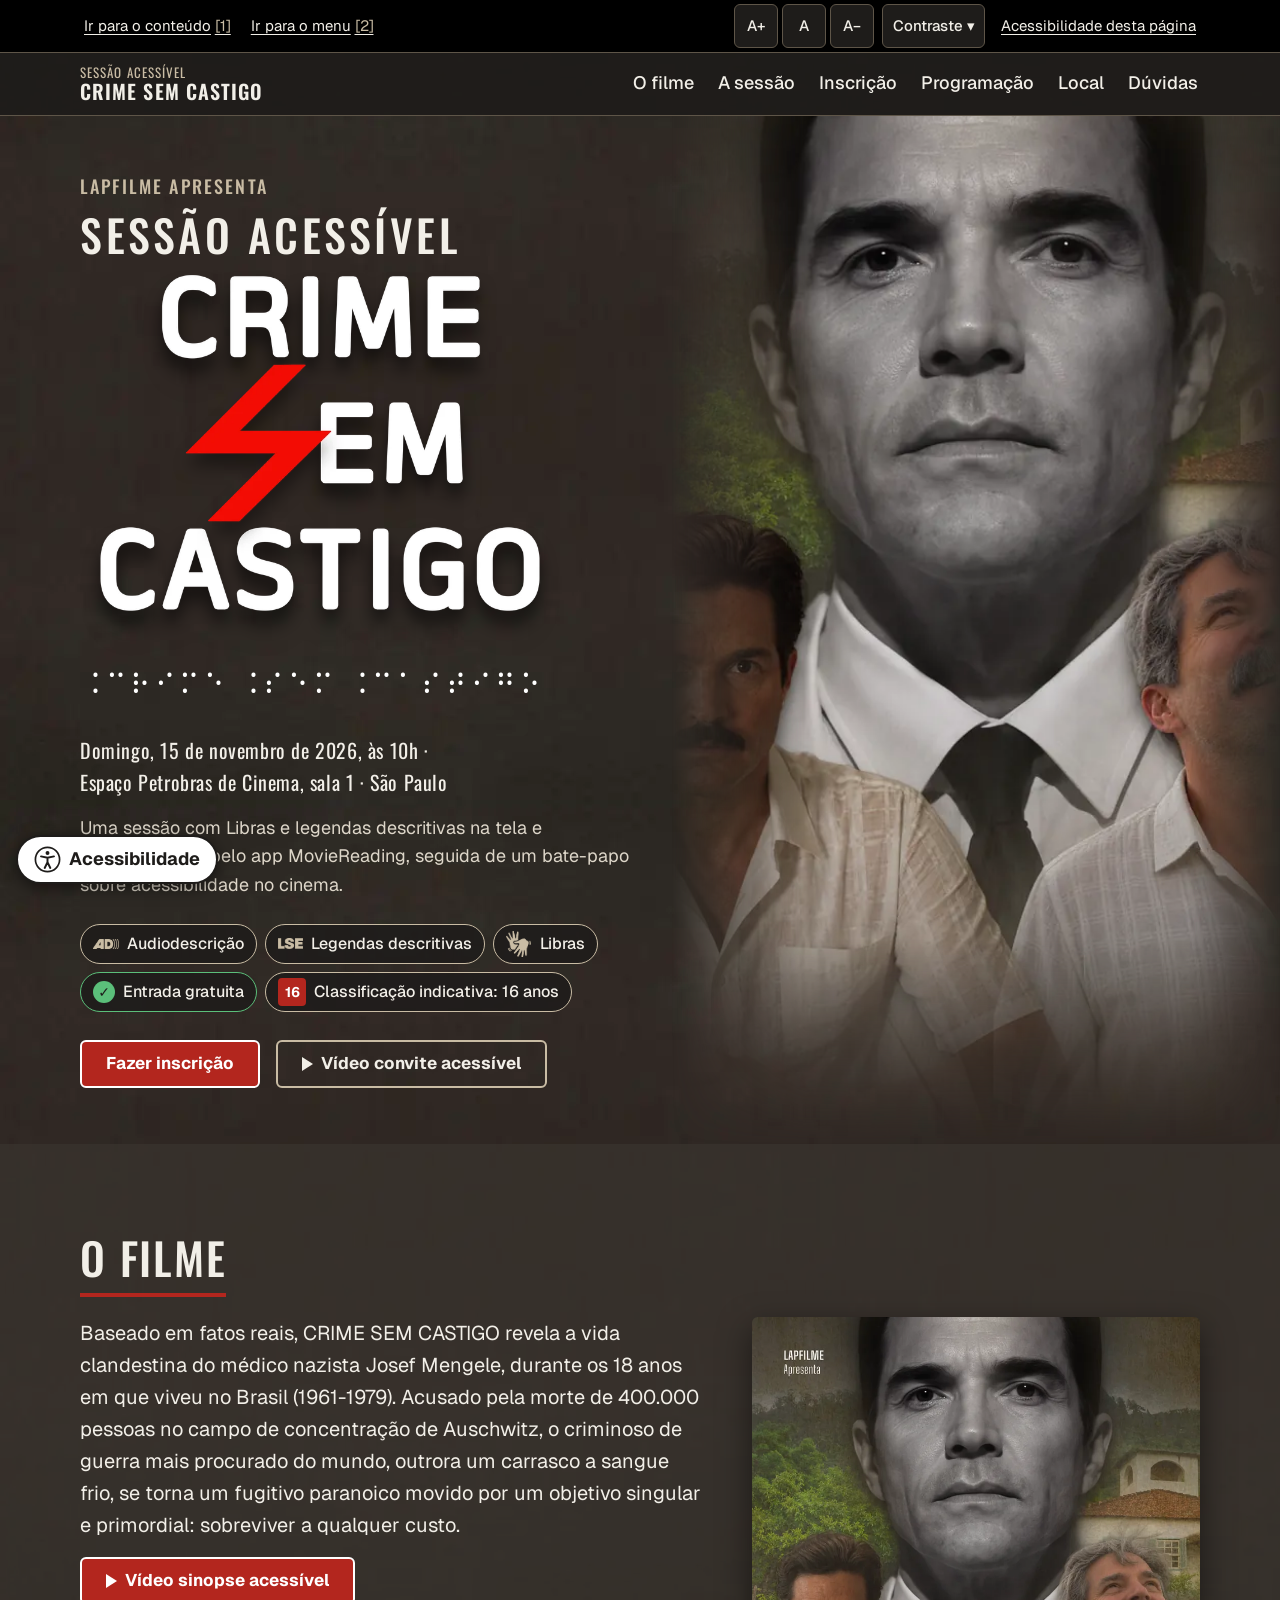
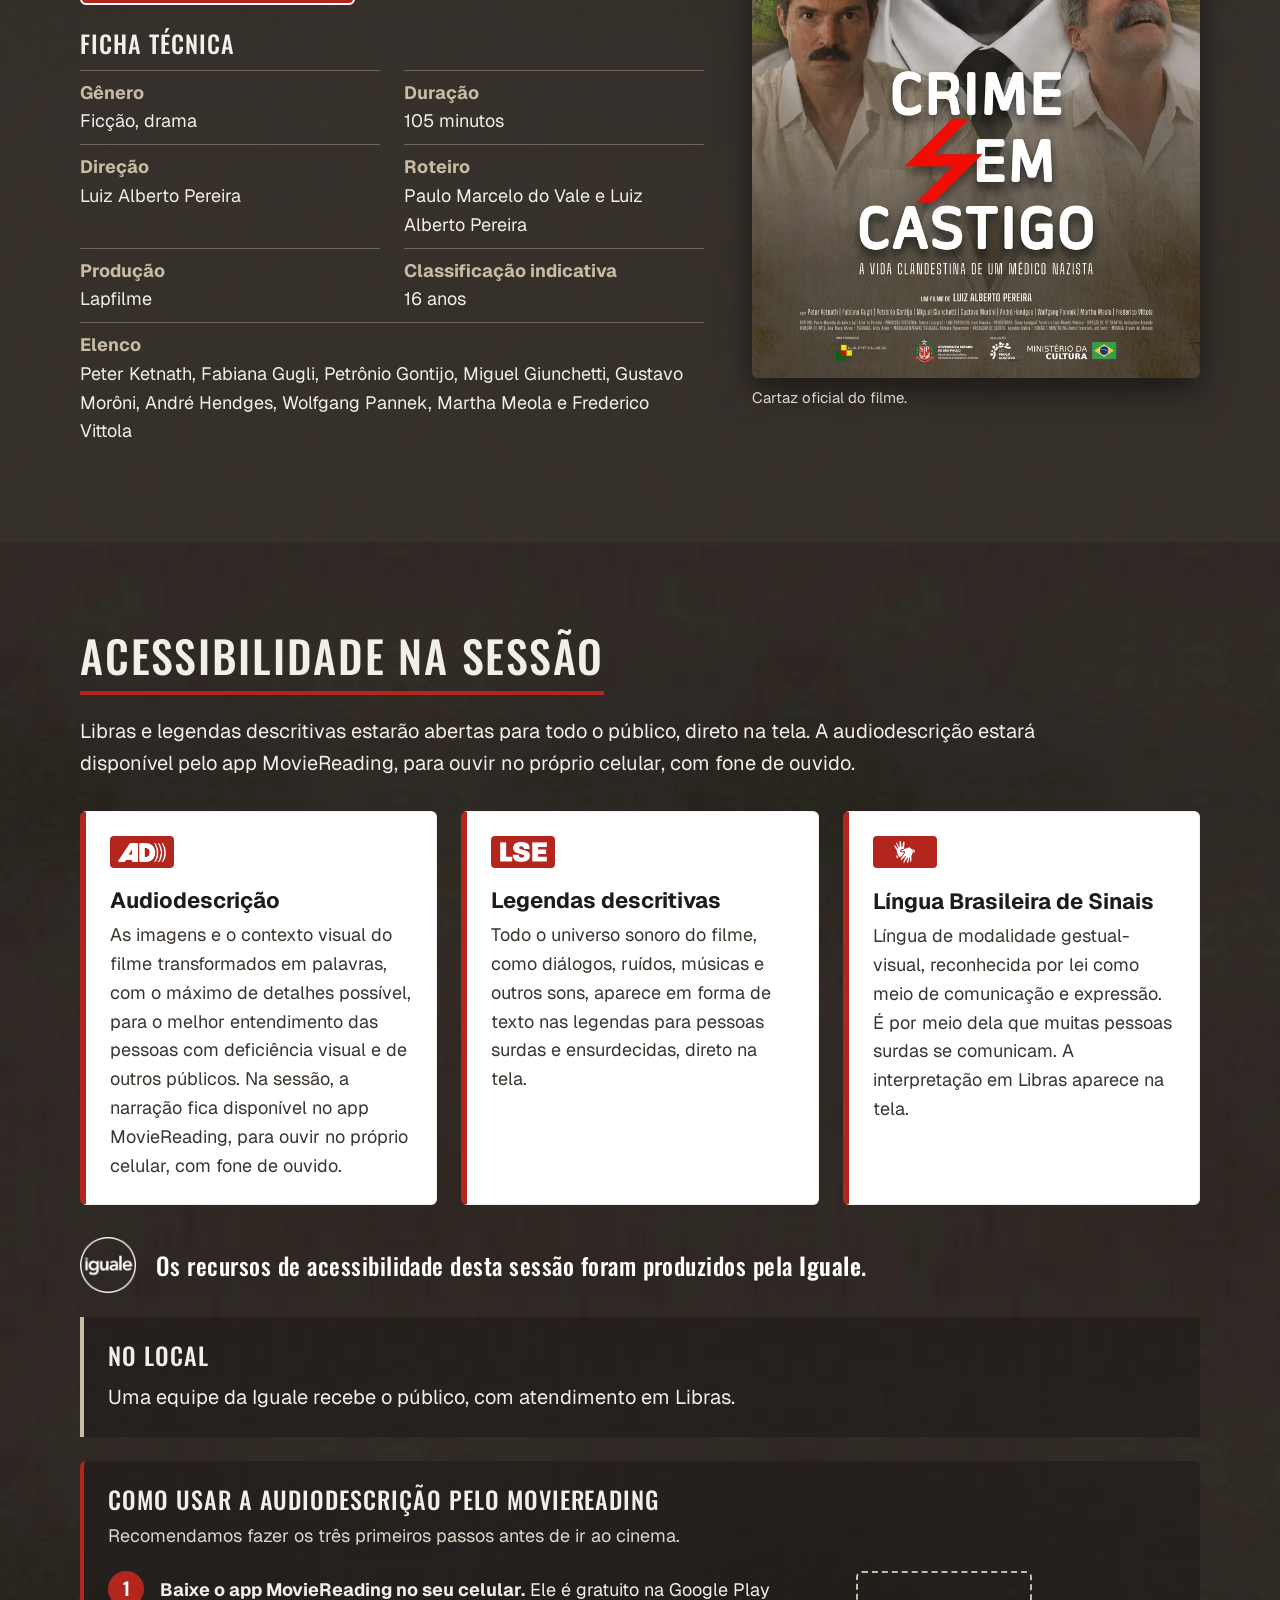
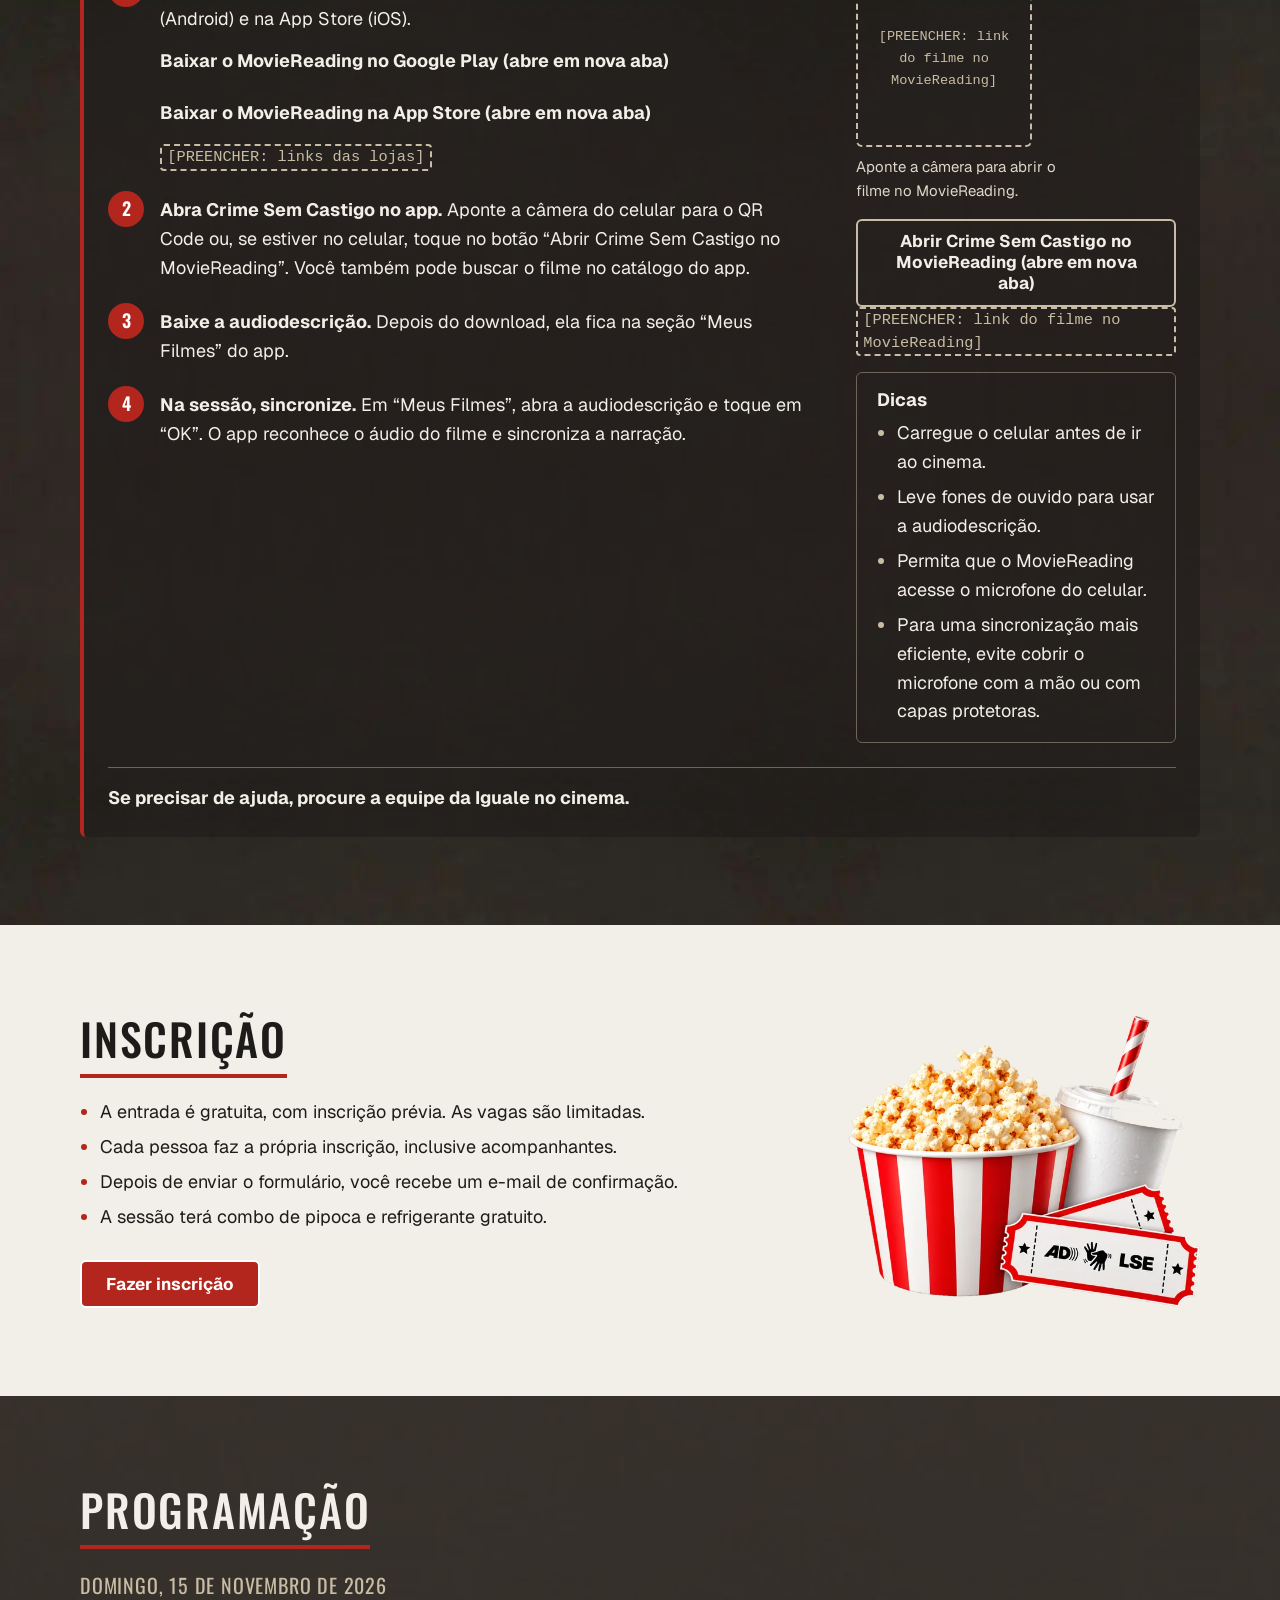
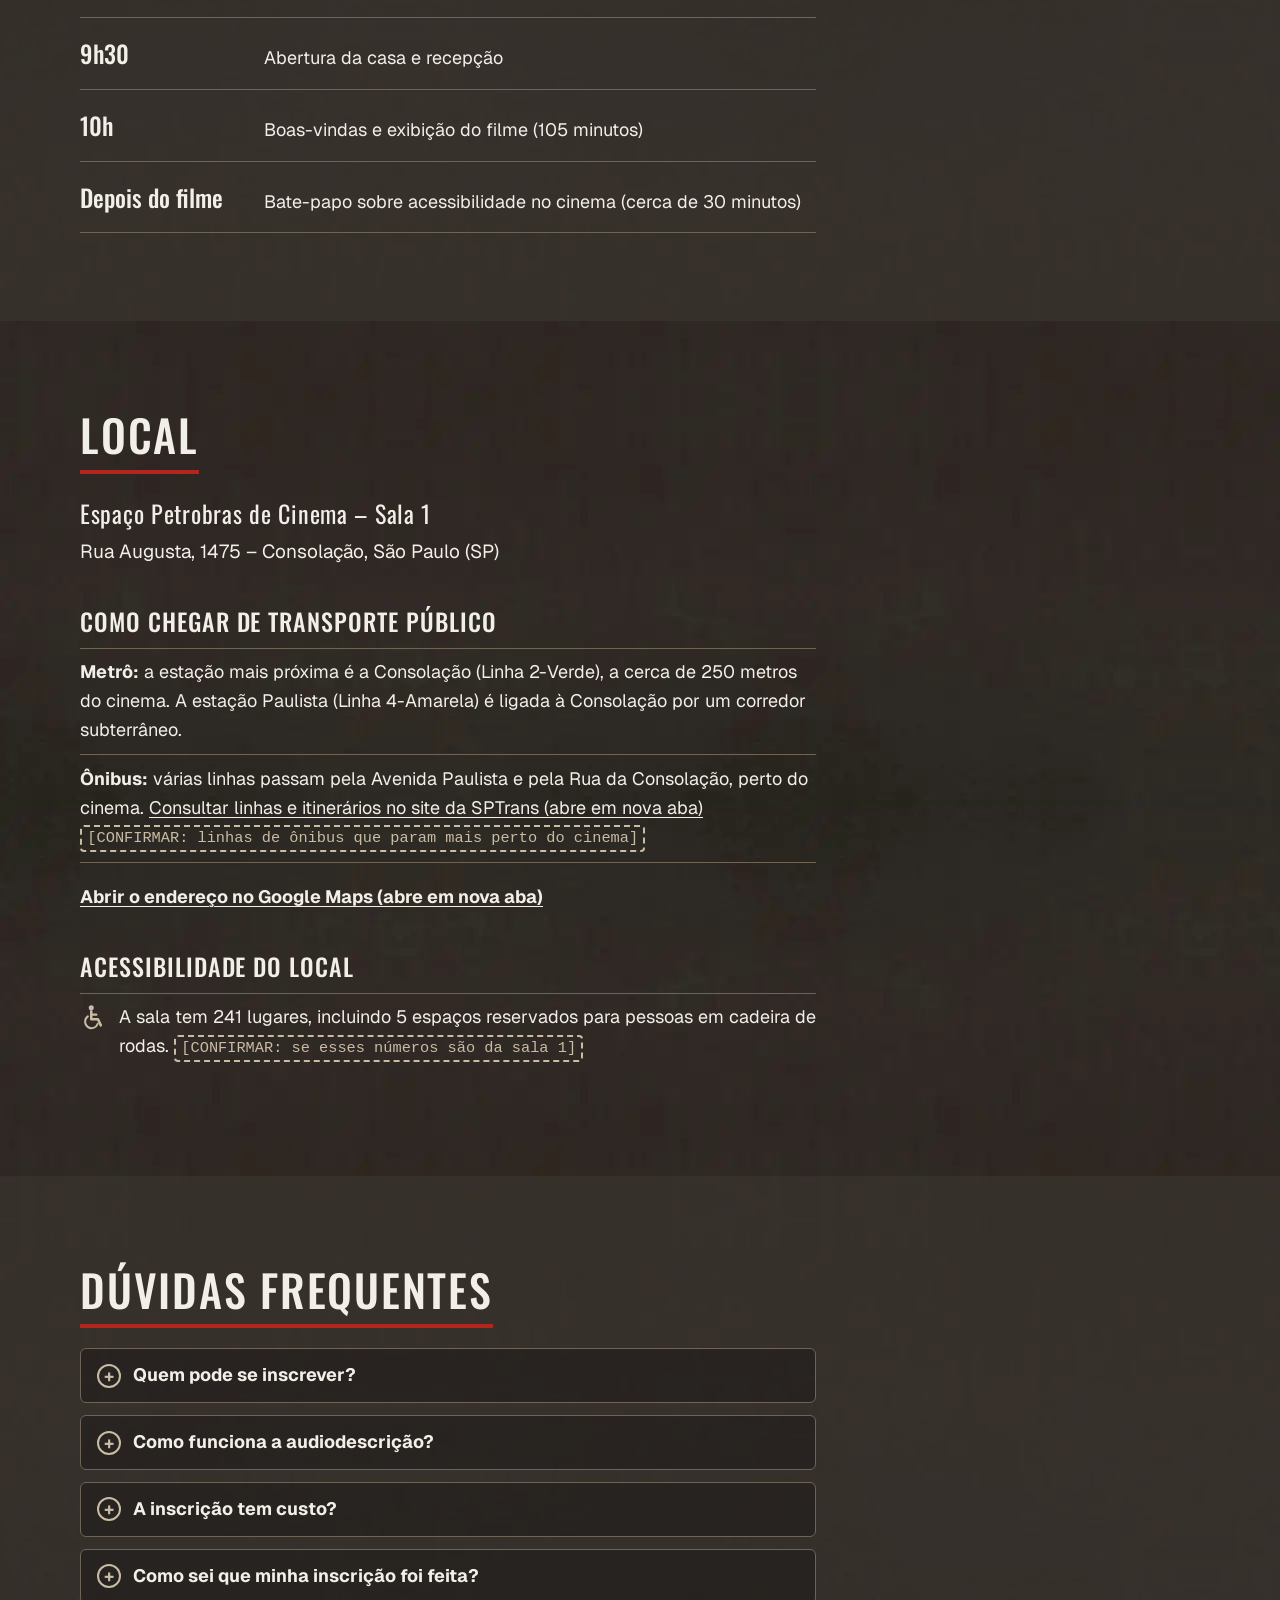
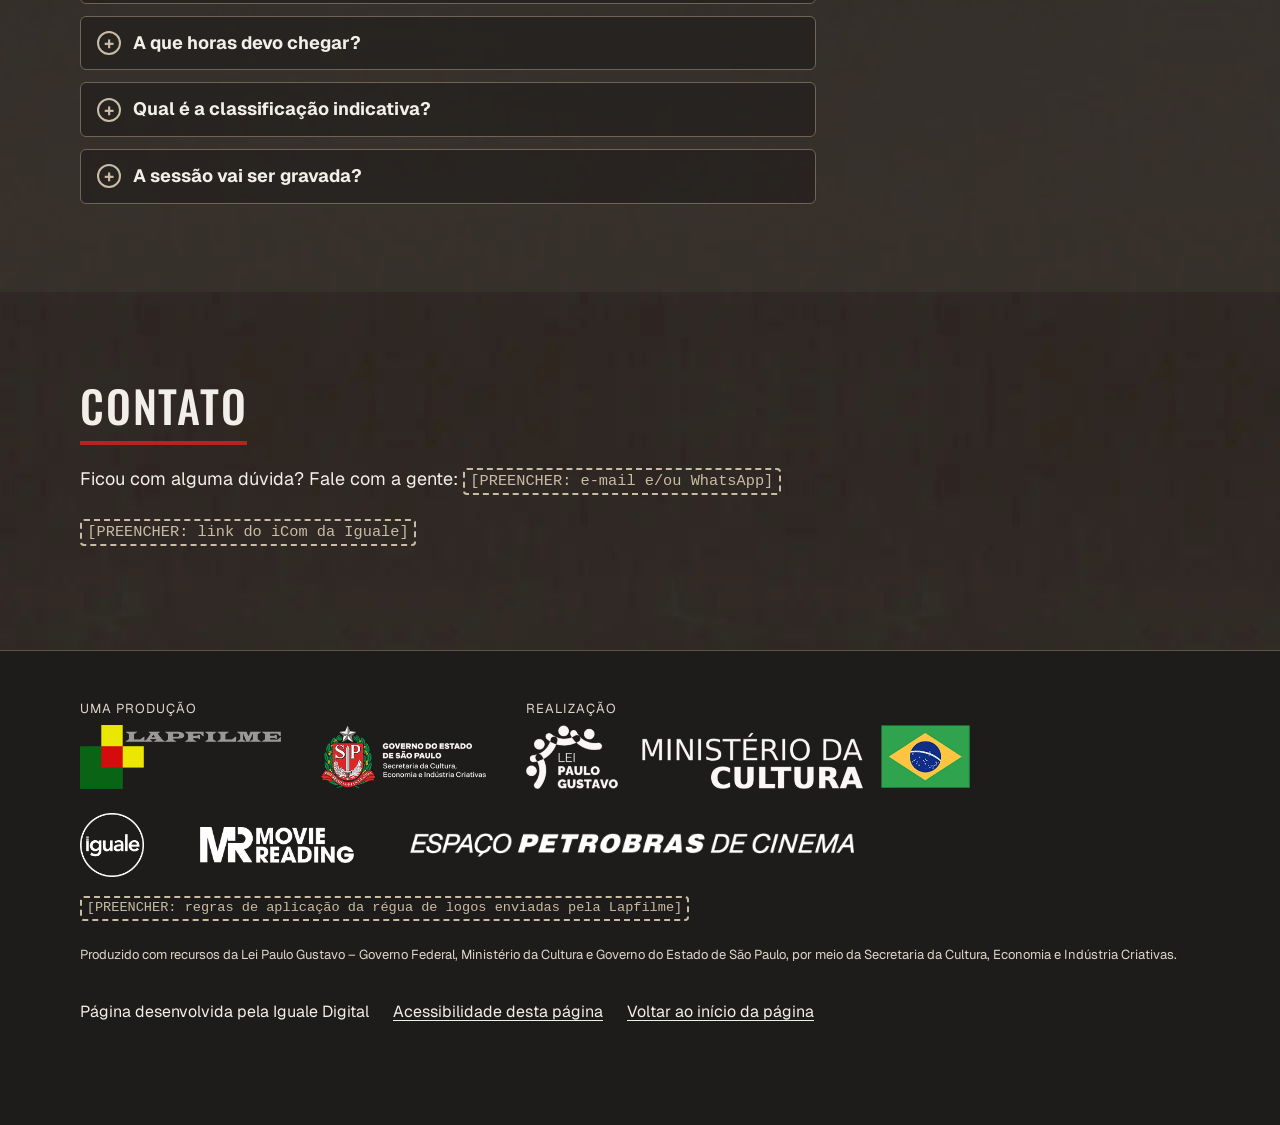
==== commit 3cebec6c: "MovieReading: passo a passo com QR Code, dicas e logo no rodapé - Bloco #audiodescricao-app abaixo d" ====
--- a/index.html
+++ b/index.html
@@ -34,6 +34,7 @@
   <link rel="stylesheet" href="id_a11y/id_a11y.css">
   <script src="assets/js/config.js"></script>
   <script src="assets/js/barra-acessibilidade.js"></script>
+  <script src="assets/js/vendor/qrcode-generator-1.4.4.js" defer></script>
   <script src="assets/js/principal.js" defer></script>
 </head>
 <body>
@@ -193,21 +194,6 @@
             <p>Língua de modalidade gestual-visual, reconhecida por lei como meio de comunicação e expressão. É por meio dela que muitas pessoas surdas se comunicam. A interpretação em Libras aparece na tela.</p>
           </li>
         </ul>
-        <div id="audiodescricao-app" class="ad-app">
-          <h3 class="subtitulo">Como usar a audiodescrição pelo MovieReading</h3>
-          <ol class="passos">
-            <li>
-              <p>Antes da sessão, baixe o app MovieReading no seu celular.</p>
-              <p class="passos__lojas">
-                <a data-loja="appStoreUrl" target="_blank" rel="noopener">Baixar o MovieReading na App Store (abre em nova aba)</a>
-                <a data-loja="googlePlayUrl" target="_blank" rel="noopener">Baixar o MovieReading no Google Play (abre em nova aba)</a>
-                <span class="marcador" data-loja-pendente>[PREENCHER: links das lojas]</span>
-              </p>
-            </li>
-            <li><p>No app, baixe a audiodescrição de Crime Sem Castigo.</p></li>
-            <li><p>No dia, traga seu fone de ouvido.</p></li>
-          </ol>
-        </div>
         <div class="credito-iguale">
           <img class="credito-iguale__logo" src="assets/img/logos/iguale.webp" width="240" height="240" alt="" loading="lazy">
           <p class="credito-iguale__texto">Os recursos de acessibilidade desta sessão foram produzidos pela <strong>Iguale</strong>.</p>
@@ -215,6 +201,44 @@
         <div class="no-local">
           <h3 class="subtitulo">No local</h3>
           <p>Uma equipe da Iguale recebe o público, com atendimento em Libras.</p>
+        </div>
+        <div id="audiodescricao-app" class="ad-app">
+          <h3 class="subtitulo">Como usar a audiodescrição pelo MovieReading</h3>
+          <p class="ad-app__intro">Recomendamos fazer os três primeiros passos antes de ir ao cinema.</p>
+          <div class="ad-app__grade">
+            <ol class="passos">
+              <li>
+                <p><strong>Baixe o app MovieReading no seu celular.</strong> Ele é gratuito na Google Play (Android) e na App Store (iOS).</p>
+                <p class="passos__lojas">
+                  <a data-loja="googlePlayUrl" target="_blank" rel="noopener">Baixar o MovieReading no Google Play (abre em nova aba)</a>
+                  <a data-loja="appStoreUrl" target="_blank" rel="noopener">Baixar o MovieReading na App Store (abre em nova aba)</a>
+                  <span class="marcador" data-loja-pendente>[PREENCHER: links das lojas]</span>
+                </p>
+              </li>
+              <li><p><strong>Abra Crime Sem Castigo no app.</strong> Aponte a câmera do celular para o QR Code ou, se estiver no celular, toque no botão “Abrir Crime Sem Castigo no MovieReading”. Você também pode buscar o filme no catálogo do app.</p></li>
+              <li><p><strong>Baixe a audiodescrição.</strong> Depois do download, ela fica na seção “Meus Filmes” do app.</p></li>
+              <li><p><strong>Na sessão, sincronize.</strong> Em “Meus Filmes”, abra a audiodescrição e toque em “OK”. O app reconhece o áudio do filme e sincroniza a narração.</p></li>
+            </ol>
+            <div class="ad-app__lateral">
+              <figure class="ad-app__qr" data-mr-qr>
+                <div class="ad-app__qr-codigo marcador-caixa" data-mr-qr-codigo>[PREENCHER: link do filme no MovieReading]</div>
+                <figcaption>Aponte a câmera para abrir o filme no MovieReading.</figcaption>
+              </figure>
+              <p class="ad-app__link">
+                <a class="botao botao--secundario" data-mr-link target="_blank" rel="noopener">Abrir Crime Sem Castigo no MovieReading (abre em nova aba)</a>
+              </p>
+              <div class="ad-app__dicas">
+                <h4 class="ad-app__dicas-titulo">Dicas</h4>
+                <ul>
+                  <li>Carregue o celular antes de ir ao cinema.</li>
+                  <li>Leve fones de ouvido para usar a audiodescrição.</li>
+                  <li>Permita que o MovieReading acesse o microfone do celular.</li>
+                  <li>Para uma sincronização mais eficiente, evite cobrir o microfone com a mão ou com capas protetoras.</li>
+                </ul>
+              </div>
+            </div>
+          </div>
+          <p class="ad-app__ajuda">Se precisar de ajuda, procure a equipe da Iguale no cinema.</p>
         </div>
       </div>
     </section>
@@ -344,6 +368,7 @@
         <li class="regua__grupo regua__grupo--parceiros">
           <div class="regua__logos">
             <img class="regua__logo regua__logo--iguale" src="assets/img/logos/iguale.webp" width="240" height="240" alt="Iguale" loading="lazy">
+            <img class="regua__logo regua__logo--mr" src="assets/img/logos/moviereading.webp" width="513" height="120" alt="MovieReading" loading="lazy">
             <img class="regua__logo regua__logo--petrobras" src="assets/img/logos/espaco-petrobras-cinema.webp" width="574" height="31" alt="Espaço Petrobras de Cinema" loading="lazy">
           </div>
         </li>
--- a/assets/css/estilos.css
+++ b/assets/css/estilos.css
@@ -724,7 +724,7 @@
 
 /* Como usar a audiodescrição pelo MovieReading (âncora do e-mail marketing) */
 .ad-app {
-  margin-top: 2rem;
+  margin-top: 1.5rem;
   padding: 1.5rem;
   border-left: 4px solid var(--vermelho);
   border-radius: var(--raio);
@@ -732,7 +732,7 @@
   scroll-margin-top: 1rem;
 }
 .ad-app .subtitulo { margin-top: 0; }
-.passos { counter-reset: passo; margin: 0; padding: 0; list-style: none; display: grid; gap: 1rem; }
+.passos { counter-reset: passo; margin: 0; padding: 0; list-style: none; display: grid; gap: 1.25rem; align-content: start; }
 .passos > li { counter-increment: passo; display: grid; grid-template-columns: 2.25rem minmax(0, 1fr); gap: 0 1rem; align-items: start; }
 .passos > li::before {
   content: counter(passo);
@@ -751,6 +751,27 @@
 .passos p { margin: 0.35rem 0 0; font-size: 1.125rem; }
 .passos__lojas { display: flex; flex-wrap: wrap; align-items: center; gap: 0.5rem 1.25rem; }
 .passos__lojas a { display: inline-flex; align-items: center; min-height: 2.75rem; font-weight: 700; }
+.ad-app__intro { margin: -0.25rem 0 1.25rem; color: var(--texto-suave); }
+.ad-app__grade { display: grid; gap: 2rem; }
+.ad-app__lateral { display: grid; gap: 1rem; align-content: start; }
+.ad-app__qr { display: none; margin: 0; }
+.ad-app__qr-codigo { width: 11rem; aspect-ratio: 1; max-width: 100%; }
+.ad-app__qr-codigo svg { display: block; width: 100%; height: 100%; border-radius: 0.25rem; }
+.ad-app__qr figcaption { margin-top: 0.5rem; font-size: 0.9375rem; color: var(--texto-suave); max-width: 14rem; }
+.ad-app__link { margin: 0; }
+.ad-app__dicas { padding: 1rem 1.25rem; border: 1px solid var(--linha); border-radius: var(--raio); }
+.ad-app__dicas-titulo { margin: 0 0 0.5rem; font-size: 1.125rem; }
+.ad-app__dicas ul { margin: 0; padding-left: 1.25rem; }
+.ad-app__dicas li + li { margin-top: 0.4rem; }
+.ad-app__dicas li::marker { color: var(--areia); }
+.ad-app__ajuda { margin: 1.5rem 0 0; padding-top: 1rem; border-top: 1px solid var(--linha); font-weight: 700; }
+/* QR Code só em telas maiores: no celular, a pessoa toca no botão */
+@media (min-width: 48em) {
+  .ad-app__qr { display: block; }
+}
+@media (min-width: 64em) {
+  .ad-app__grade { grid-template-columns: minmax(0, 1fr) 20rem; gap: 3rem; }
+}
 
 /* Crédito da Iguale em destaque */
 .credito-iguale {
@@ -860,6 +881,8 @@
 .regua__logos { display: flex; flex-wrap: wrap; align-items: center; gap: 1.5rem; }
 .regua__logo { height: 4rem; width: auto; max-width: 100%; object-fit: contain; }
 .regua__logo--petrobras { height: 1.5rem; }
+.regua__logo--mr { height: 2.25rem; }
+.regua__grupo--parceiros .regua__logos { gap: 1.5rem 3.5rem; }
 .regua__pendente { width: 13rem; min-height: 4rem; padding: 0.25rem 0.5rem; font-size: 0.75rem; }
 .rodape__regras { margin-bottom: 1.5rem; }
 .rodape__lei { color: var(--texto-suave); font-size: 0.8125rem; }
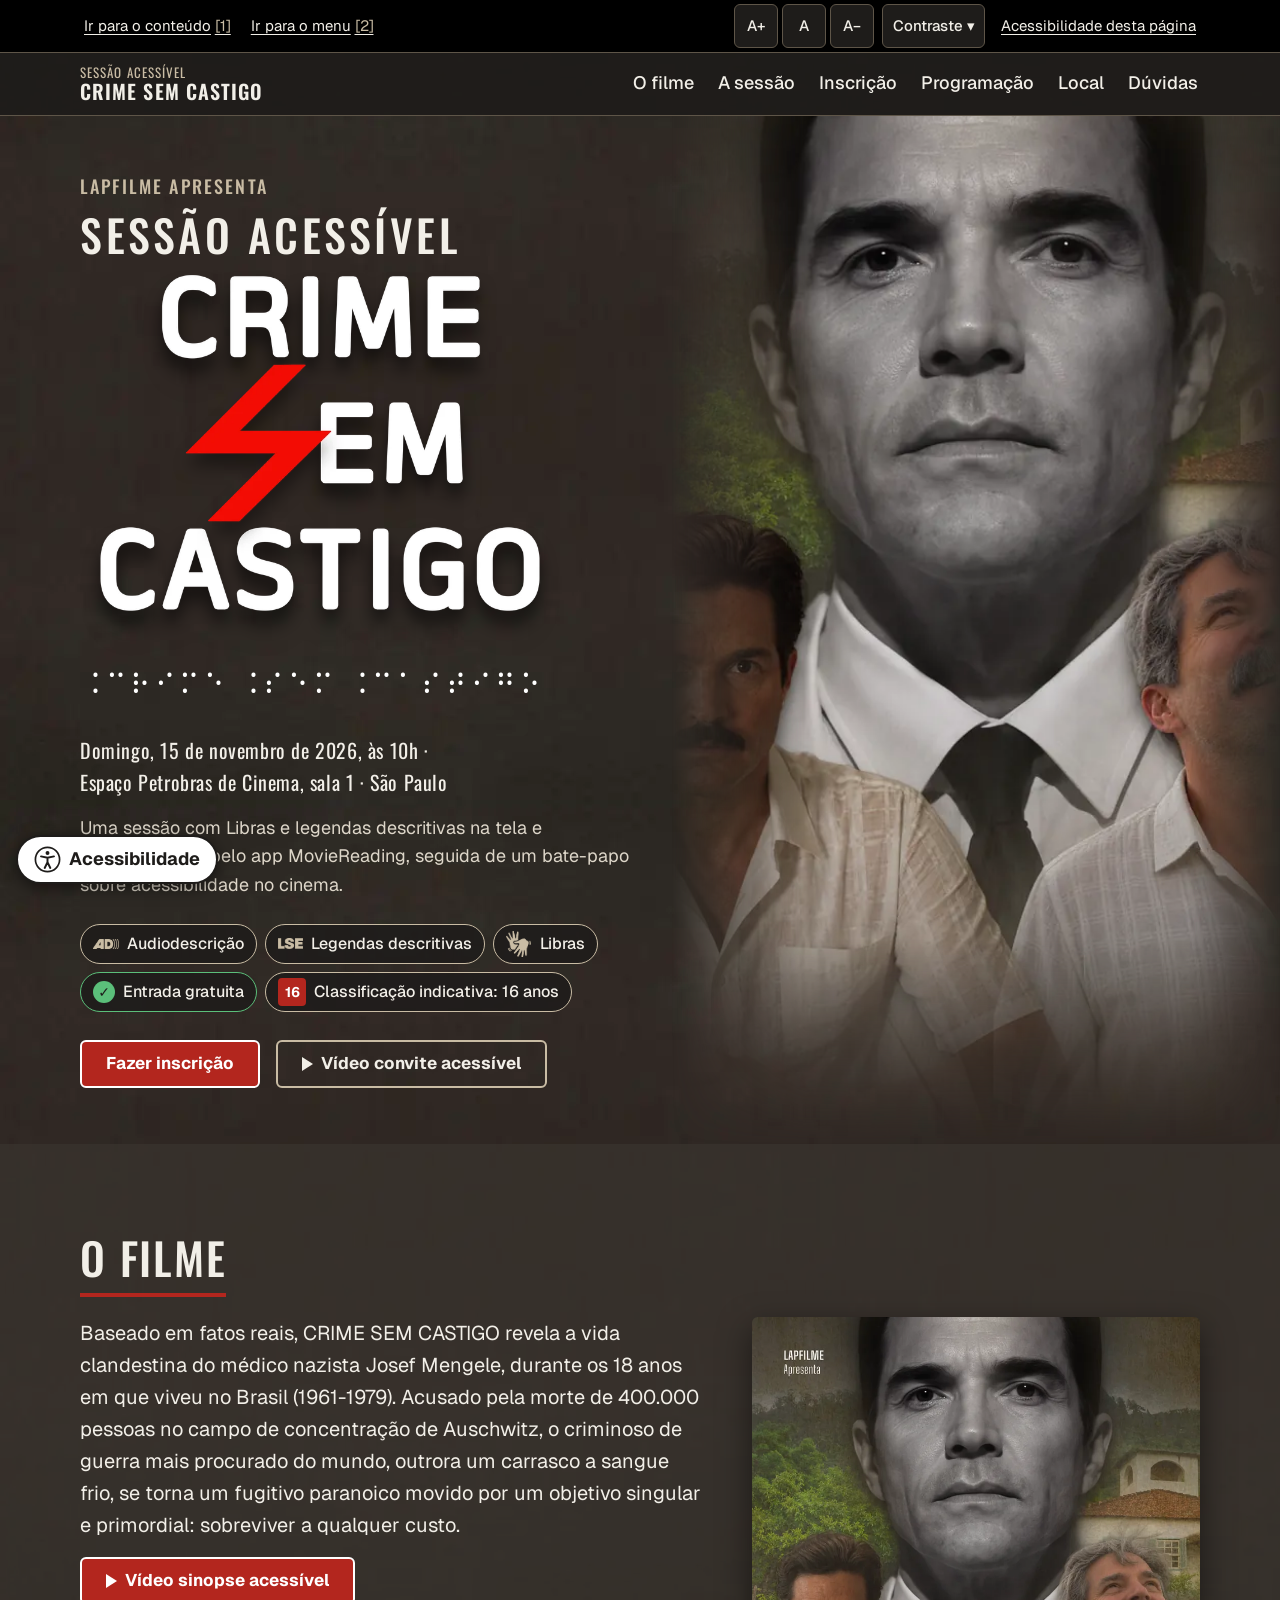
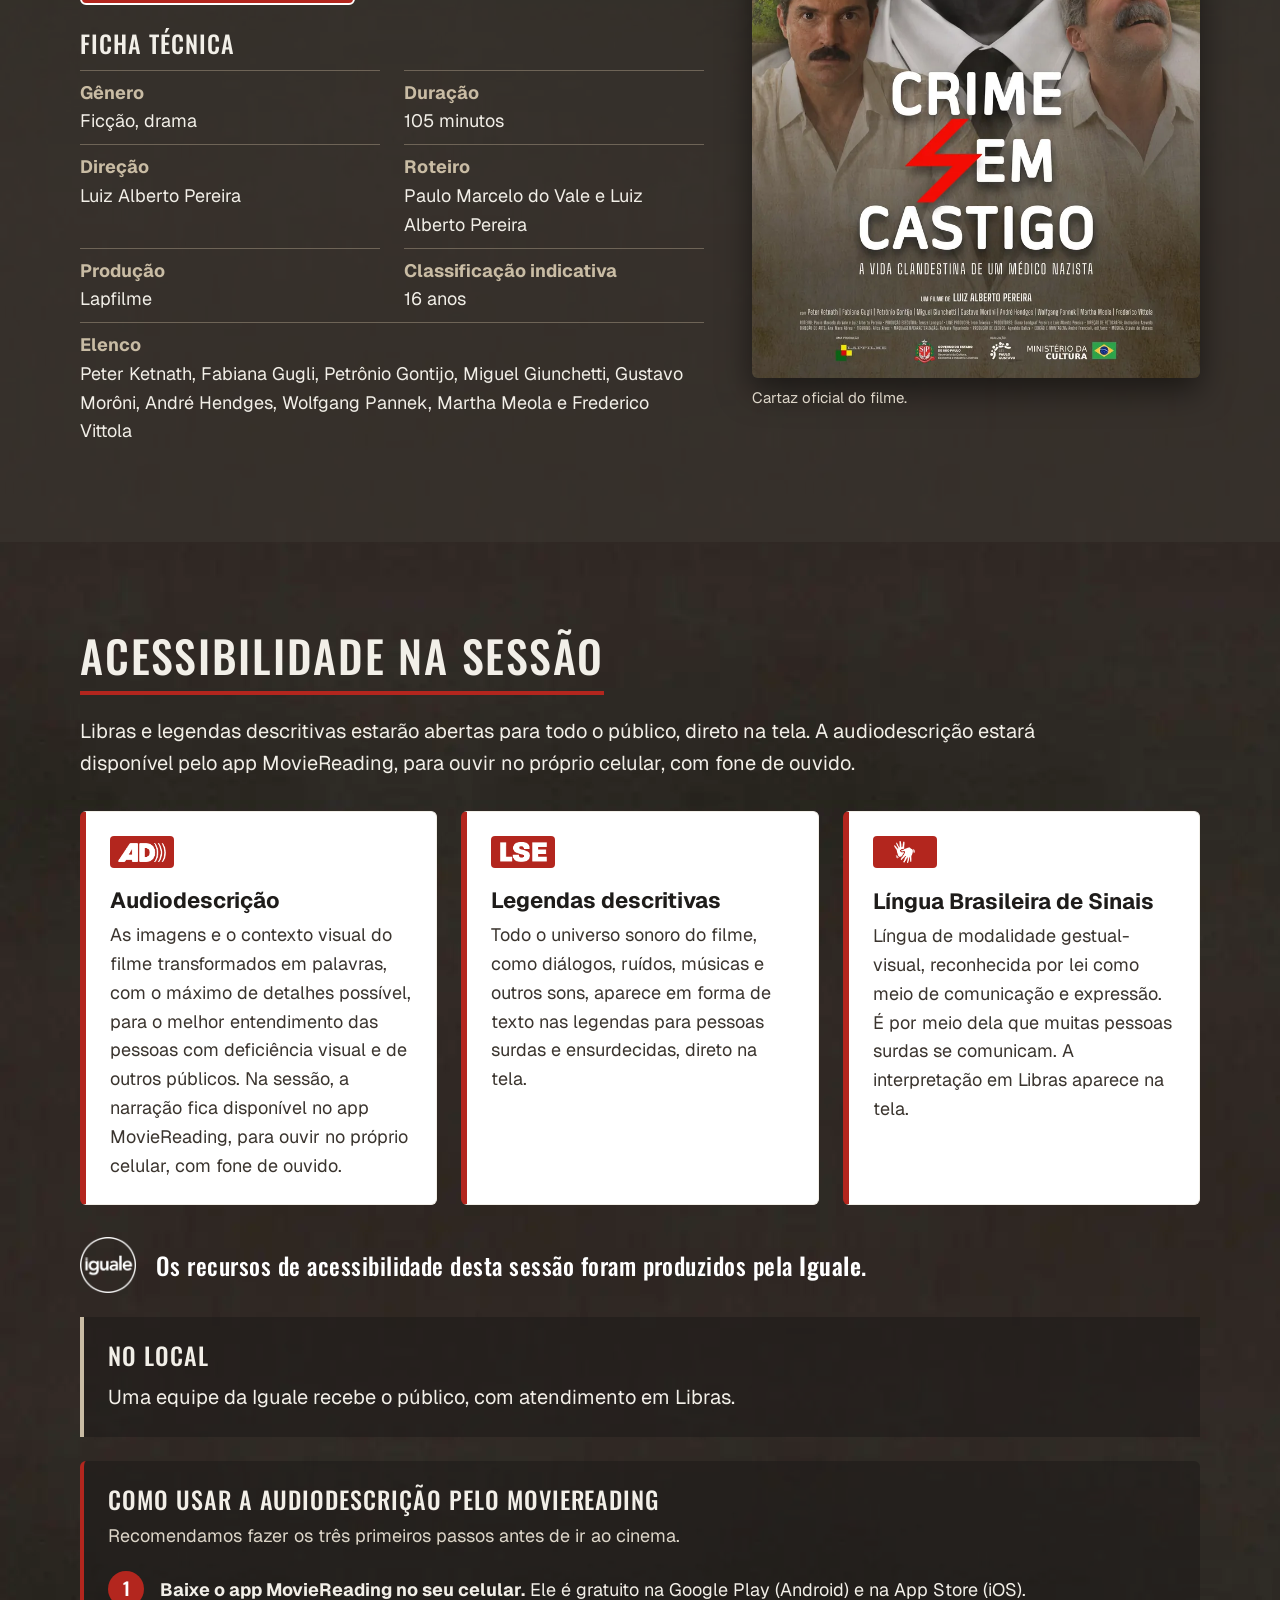
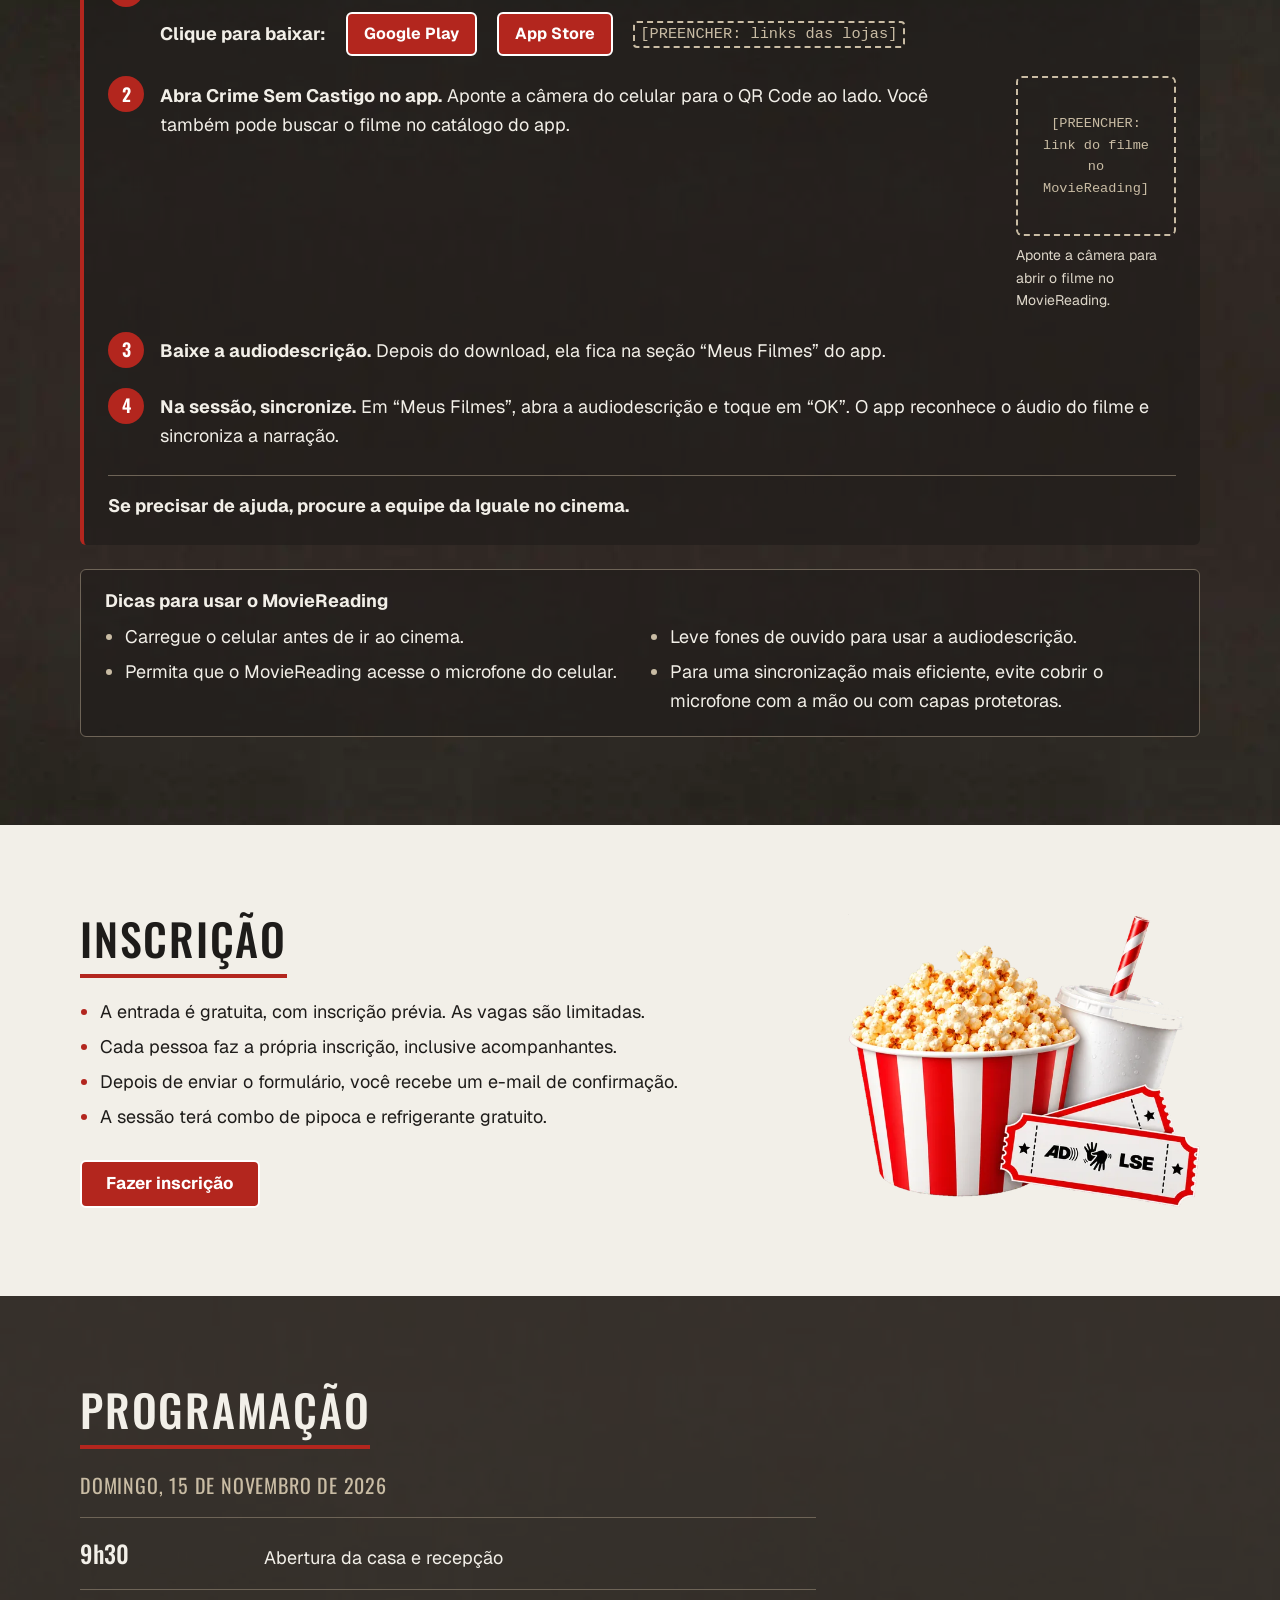
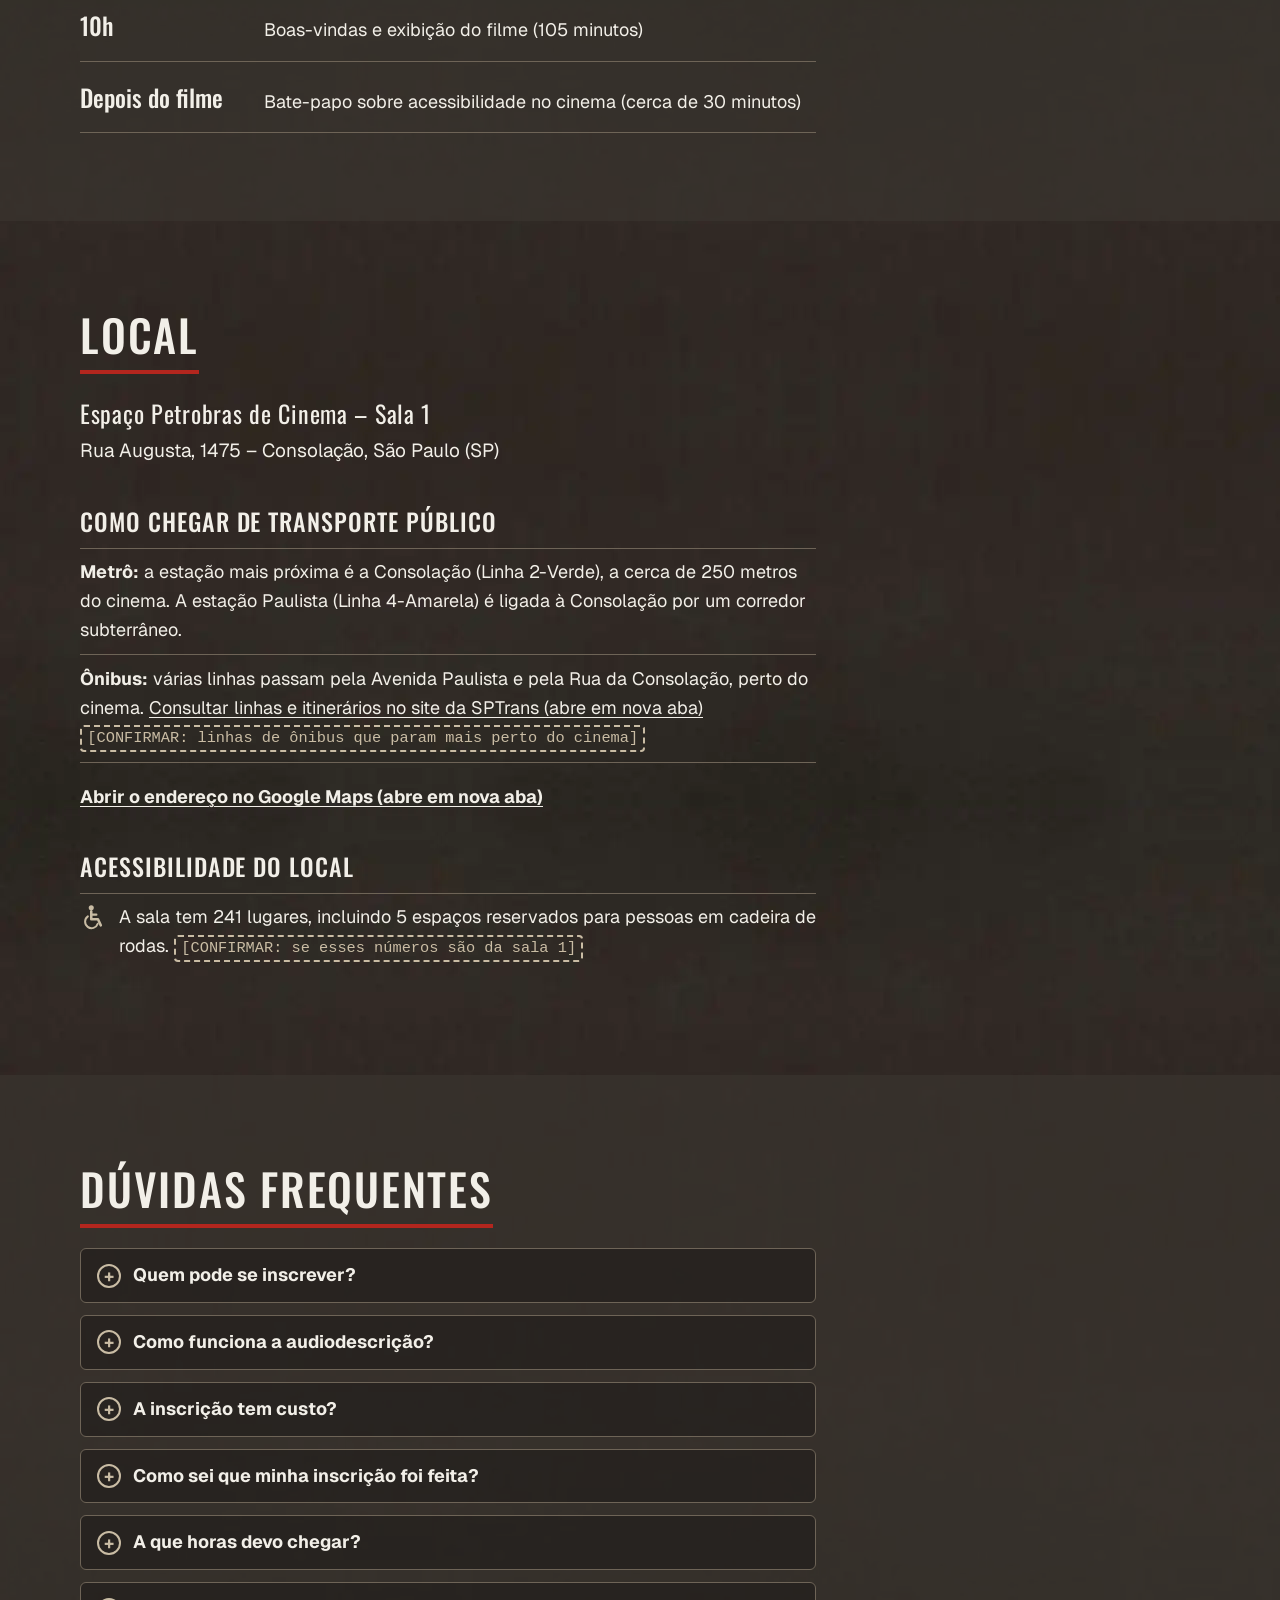
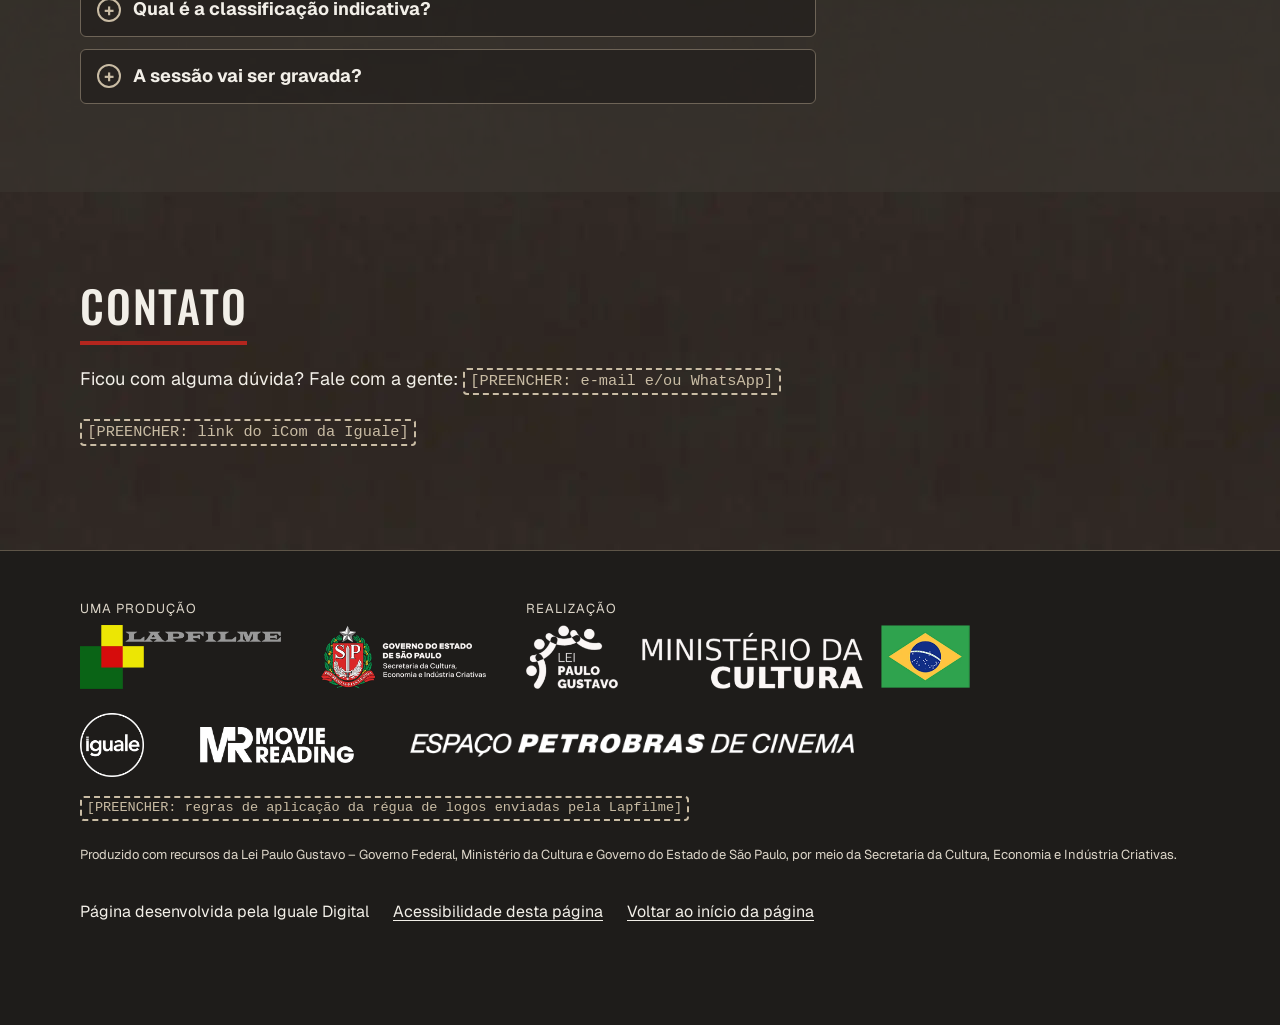
==== commit 9ad8a6ac: "MovieReading: QR ao lado do passo 2, botão só no celular, dicas em box - Passo 1: "Clique para baixa" ====
--- a/index.html
+++ b/index.html
@@ -205,40 +205,41 @@
         <div id="audiodescricao-app" class="ad-app">
           <h3 class="subtitulo">Como usar a audiodescrição pelo MovieReading</h3>
           <p class="ad-app__intro">Recomendamos fazer os três primeiros passos antes de ir ao cinema.</p>
-          <div class="ad-app__grade">
-            <ol class="passos">
-              <li>
-                <p><strong>Baixe o app MovieReading no seu celular.</strong> Ele é gratuito na Google Play (Android) e na App Store (iOS).</p>
-                <p class="passos__lojas">
-                  <a data-loja="googlePlayUrl" target="_blank" rel="noopener">Baixar o MovieReading no Google Play (abre em nova aba)</a>
-                  <a data-loja="appStoreUrl" target="_blank" rel="noopener">Baixar o MovieReading na App Store (abre em nova aba)</a>
-                  <span class="marcador" data-loja-pendente>[PREENCHER: links das lojas]</span>
+          <ol class="passos">
+            <li>
+              <p><strong>Baixe o app MovieReading no seu celular.</strong> Ele é gratuito na Google Play (Android) e na App Store (iOS).</p>
+              <p class="passos__lojas">
+                <span>Clique para baixar:</span>
+                <a class="botao botao--primario botao--loja" data-loja="googlePlayUrl" target="_blank" rel="noopener"><span class="visualmente-oculto">Baixar o MovieReading no </span>Google Play<span class="visualmente-oculto"> (abre em nova aba)</span></a>
+                <a class="botao botao--primario botao--loja" data-loja="appStoreUrl" target="_blank" rel="noopener"><span class="visualmente-oculto">Baixar o MovieReading na </span>App Store<span class="visualmente-oculto"> (abre em nova aba)</span></a>
+                <span class="marcador" data-loja-pendente>[PREENCHER: links das lojas]</span>
+              </p>
+            </li>
+            <li class="passos__qr">
+              <div class="passos__texto">
+                <p><strong>Abra Crime Sem Castigo no app.</strong> <span class="so-desktop">Aponte a câmera do celular para o QR Code ao lado.</span><span class="so-celular">Toque no botão abaixo.</span> Você também pode buscar o filme no catálogo do app.</p>
+                <p class="ad-app__link so-celular">
+                  <a class="botao botao--secundario" data-mr-link target="_blank" rel="noopener">Abrir Crime Sem Castigo no MovieReading (abre em nova aba)</a>
                 </p>
-              </li>
-              <li><p><strong>Abra Crime Sem Castigo no app.</strong> Aponte a câmera do celular para o QR Code ou, se estiver no celular, toque no botão “Abrir Crime Sem Castigo no MovieReading”. Você também pode buscar o filme no catálogo do app.</p></li>
-              <li><p><strong>Baixe a audiodescrição.</strong> Depois do download, ela fica na seção “Meus Filmes” do app.</p></li>
-              <li><p><strong>Na sessão, sincronize.</strong> Em “Meus Filmes”, abra a audiodescrição e toque em “OK”. O app reconhece o áudio do filme e sincroniza a narração.</p></li>
-            </ol>
-            <div class="ad-app__lateral">
-              <figure class="ad-app__qr" data-mr-qr>
+              </div>
+              <figure class="ad-app__qr so-desktop" data-mr-qr>
                 <div class="ad-app__qr-codigo marcador-caixa" data-mr-qr-codigo>[PREENCHER: link do filme no MovieReading]</div>
                 <figcaption>Aponte a câmera para abrir o filme no MovieReading.</figcaption>
               </figure>
-              <p class="ad-app__link">
-                <a class="botao botao--secundario" data-mr-link target="_blank" rel="noopener">Abrir Crime Sem Castigo no MovieReading (abre em nova aba)</a>
-              </p>
-              <div class="ad-app__dicas">
-                <h4 class="ad-app__dicas-titulo">Dicas</h4>
-                <ul>
-                  <li>Carregue o celular antes de ir ao cinema.</li>
-                  <li>Leve fones de ouvido para usar a audiodescrição.</li>
-                  <li>Permita que o MovieReading acesse o microfone do celular.</li>
-                  <li>Para uma sincronização mais eficiente, evite cobrir o microfone com a mão ou com capas protetoras.</li>
-                </ul>
-              </div>
-            </div>
-          </div>
+            </li>
+            <li><p><strong>Baixe a audiodescrição.</strong> Depois do download, ela fica na seção “Meus Filmes” do app.</p></li>
+            <li><p><strong>Na sessão, sincronize.</strong> Em “Meus Filmes”, abra a audiodescrição e toque em “OK”. O app reconhece o áudio do filme e sincroniza a narração.</p></li>
+          </ol>
           <p class="ad-app__ajuda">Se precisar de ajuda, procure a equipe da Iguale no cinema.</p>
+        </div>
+        <div class="ad-dicas">
+          <h4 class="ad-dicas__titulo">Dicas para usar o MovieReading</h4>
+          <ul>
+            <li>Carregue o celular antes de ir ao cinema.</li>
+            <li>Leve fones de ouvido para usar a audiodescrição.</li>
+            <li>Permita que o MovieReading acesse o microfone do celular.</li>
+            <li>Para uma sincronização mais eficiente, evite cobrir o microfone com a mão ou com capas protetoras.</li>
+          </ul>
         </div>
       </div>
     </section>
--- a/assets/css/estilos.css
+++ b/assets/css/estilos.css
@@ -752,25 +752,33 @@
 .passos__lojas { display: flex; flex-wrap: wrap; align-items: center; gap: 0.5rem 1.25rem; }
 .passos__lojas a { display: inline-flex; align-items: center; min-height: 2.75rem; font-weight: 700; }
 .ad-app__intro { margin: -0.25rem 0 1.25rem; color: var(--texto-suave); }
-.ad-app__grade { display: grid; gap: 2rem; }
-.ad-app__lateral { display: grid; gap: 1rem; align-content: start; }
-.ad-app__qr { display: none; margin: 0; }
-.ad-app__qr-codigo { width: 11rem; aspect-ratio: 1; max-width: 100%; }
+.botao--loja { min-height: 2.75rem; padding: 0.4rem 1rem; font-size: 1rem; }
+.passos__lojas > span:first-child { font-weight: 700; }
+.ad-app__qr { margin: 0; }
+.ad-app__qr-codigo { width: 10rem; aspect-ratio: 1; max-width: 100%; }
 .ad-app__qr-codigo svg { display: block; width: 100%; height: 100%; border-radius: 0.25rem; }
-.ad-app__qr figcaption { margin-top: 0.5rem; font-size: 0.9375rem; color: var(--texto-suave); max-width: 14rem; }
-.ad-app__link { margin: 0; }
-.ad-app__dicas { padding: 1rem 1.25rem; border: 1px solid var(--linha); border-radius: var(--raio); }
-.ad-app__dicas-titulo { margin: 0 0 0.5rem; font-size: 1.125rem; }
-.ad-app__dicas ul { margin: 0; padding-left: 1.25rem; }
-.ad-app__dicas li + li { margin-top: 0.4rem; }
-.ad-app__dicas li::marker { color: var(--areia); }
+.ad-app__qr figcaption { margin-top: 0.5rem; font-size: 0.875rem; color: var(--texto-suave); max-width: 10rem; }
+.ad-app__link { margin: 0.75rem 0 0; }
 .ad-app__ajuda { margin: 1.5rem 0 0; padding-top: 1rem; border-top: 1px solid var(--linha); font-weight: 700; }
-/* QR Code só em telas maiores: no celular, a pessoa toca no botão */
+.ad-dicas {
+  margin-top: 1.5rem;
+  padding: 1.25rem 1.5rem;
+  border: 1px solid var(--linha);
+  border-radius: var(--raio);
+  background: rgba(30, 28, 26, 0.6);
+}
+.ad-dicas__titulo { margin: 0 0 0.75rem; font-size: 1.125rem; }
+.ad-dicas ul { margin: 0; padding-left: 1.25rem; display: grid; gap: 0.4rem 2.5rem; }
+.ad-dicas li::marker { color: var(--areia); }
+@media (min-width: 48em) { .ad-dicas ul { grid-template-columns: repeat(2, minmax(0, 1fr)); } }
+/* QR Code no desktop (alinhado ao passo 2); botão só no celular, como em Gramado */
+.so-desktop { display: none; }
 @media (min-width: 48em) {
-  .ad-app__qr { display: block; }
-}
-@media (min-width: 64em) {
-  .ad-app__grade { grid-template-columns: minmax(0, 1fr) 20rem; gap: 3rem; }
+  .so-celular { display: none; }
+  span.so-desktop { display: inline; }
+  .ad-app__qr.so-desktop { display: block; }
+  .passos__qr > .passos__texto, .passos__qr > .ad-app__qr { grid-column: auto; }
+  .passos > li.passos__qr { grid-template-columns: 2.25rem minmax(0, 1fr) auto; }
 }
 
 /* Crédito da Iguale em destaque */
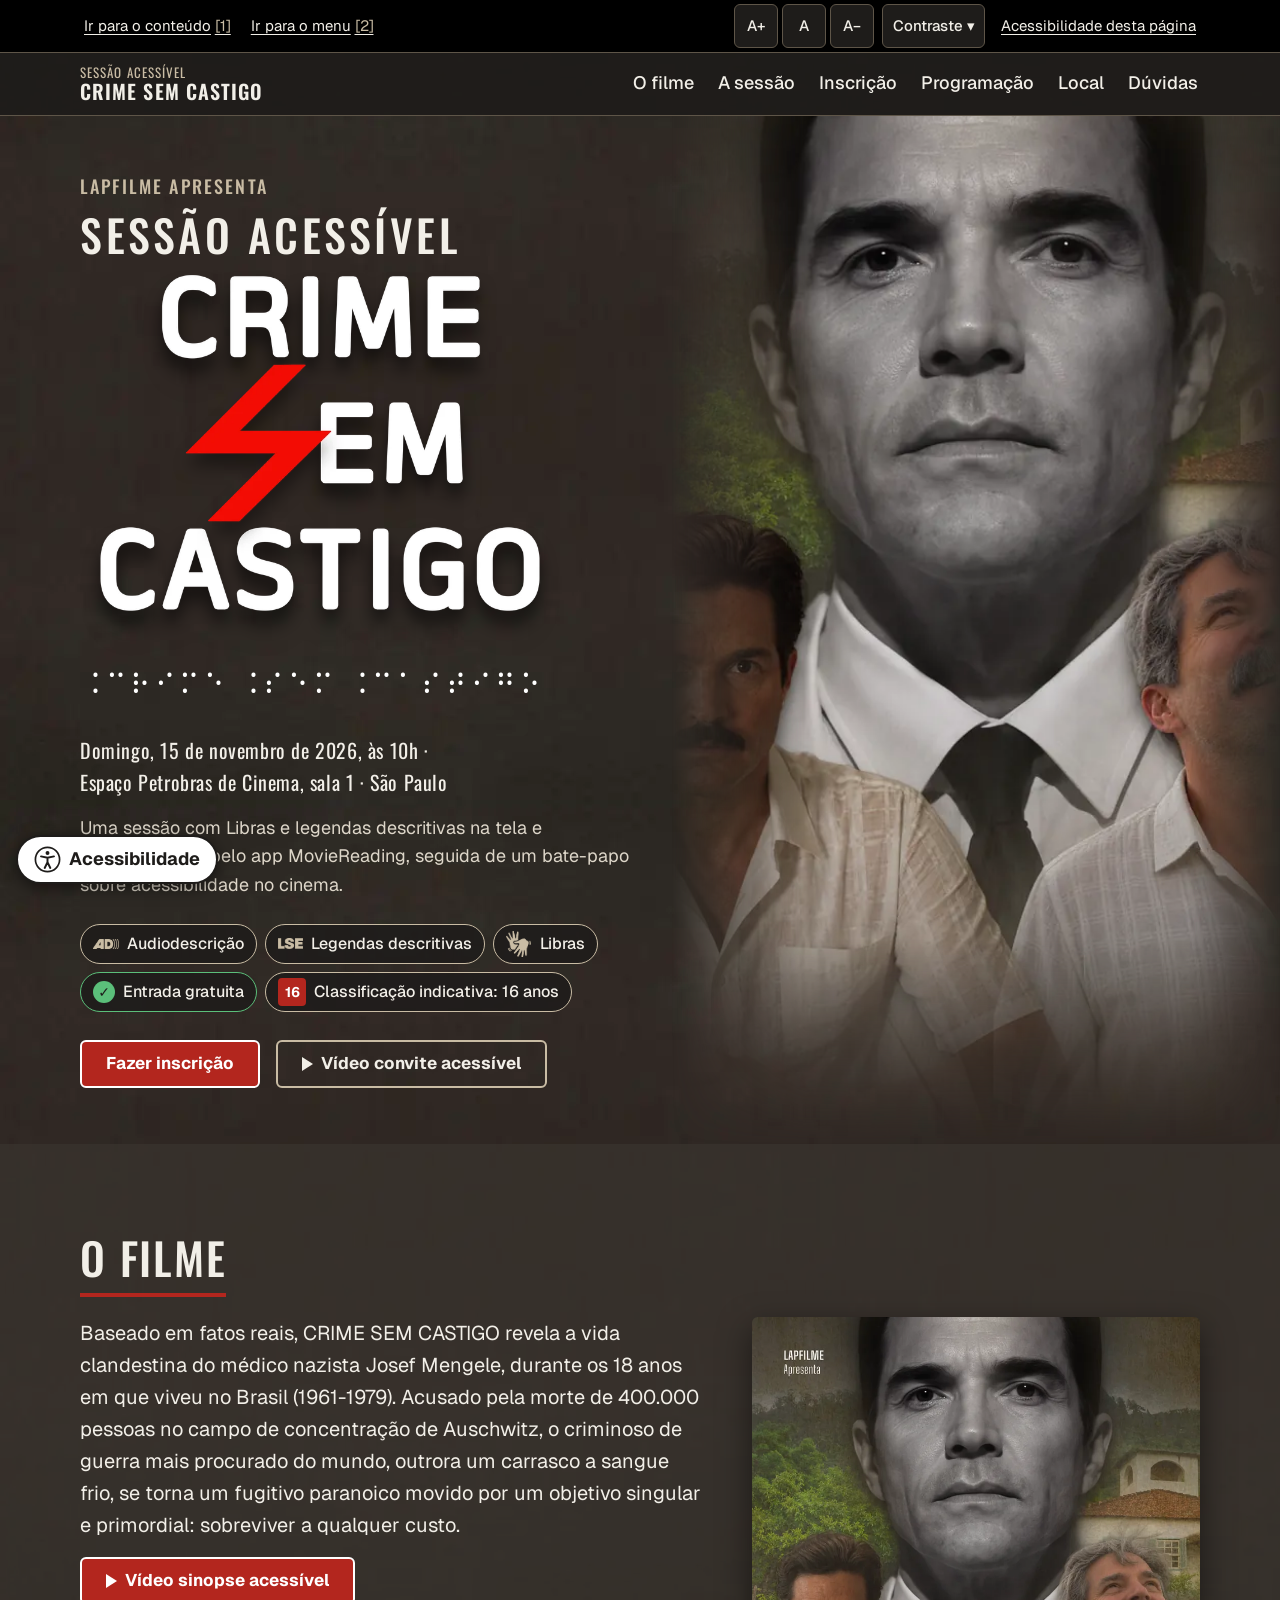
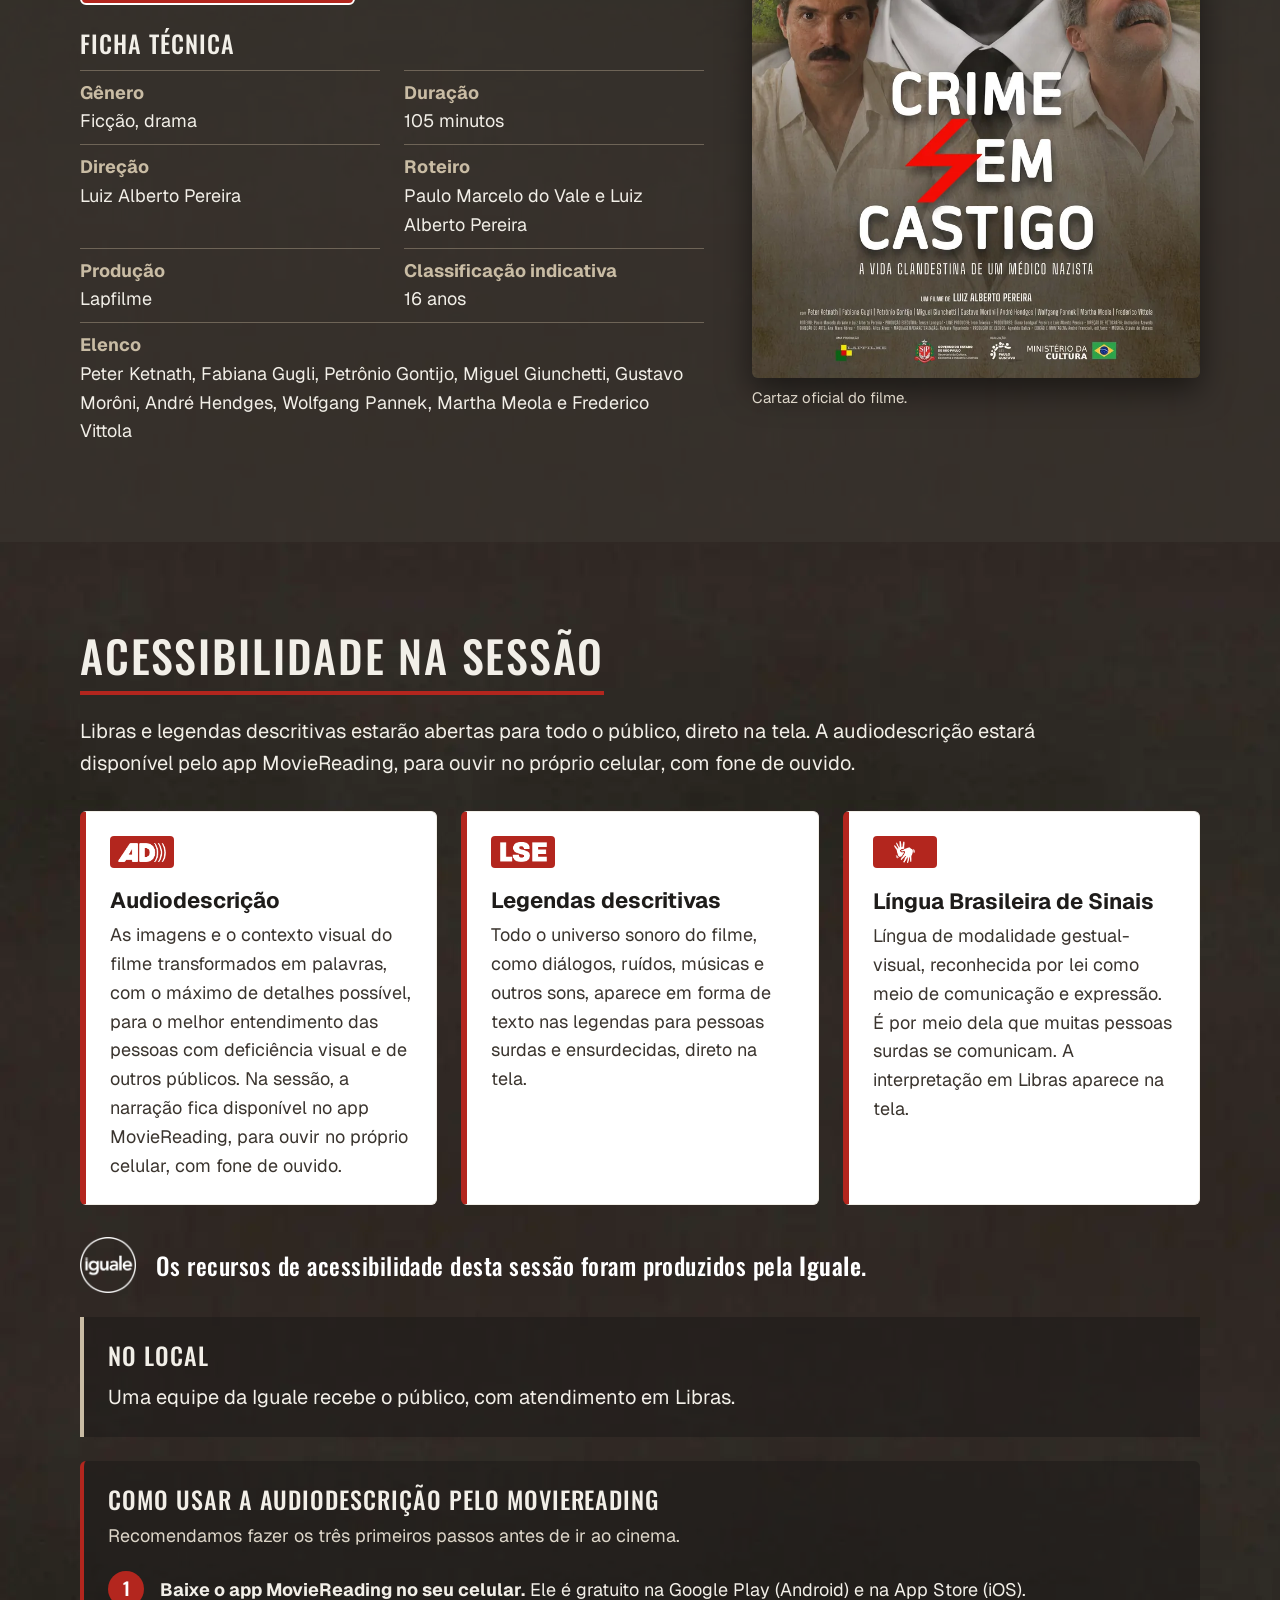
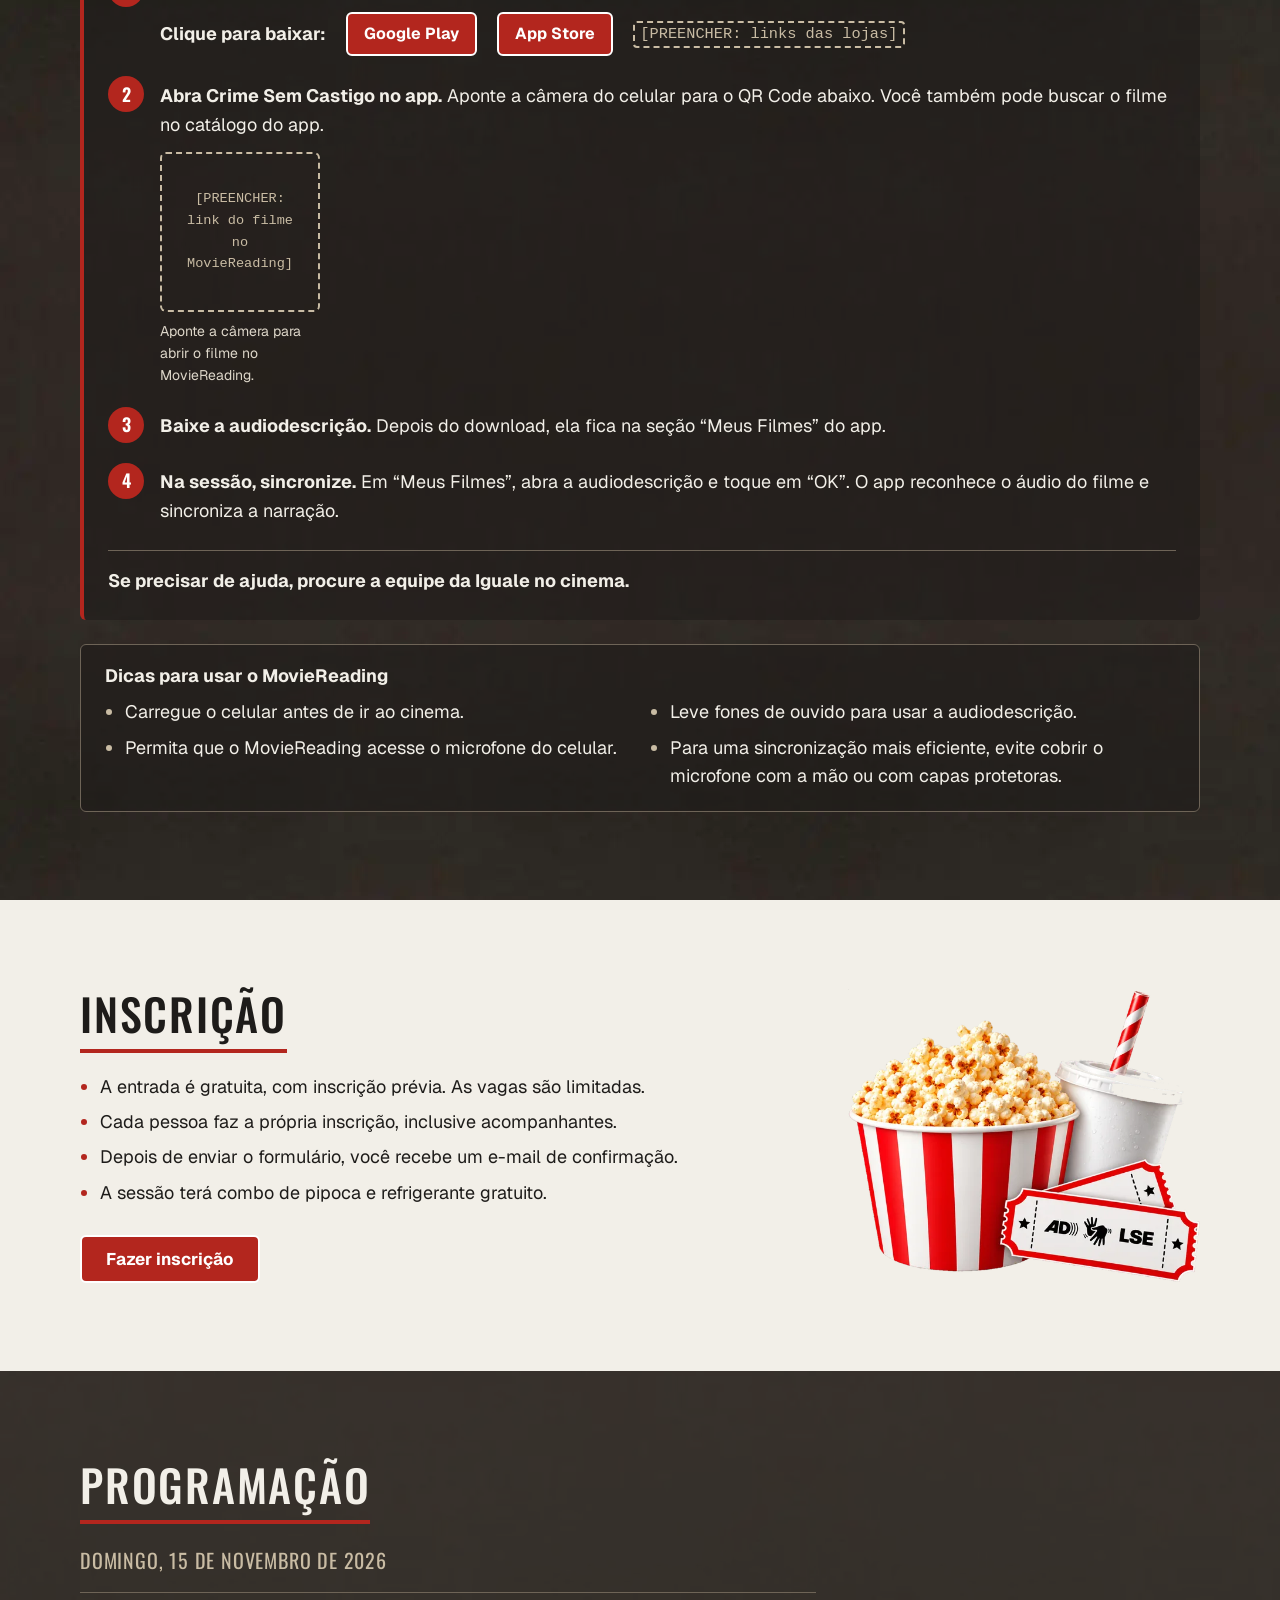
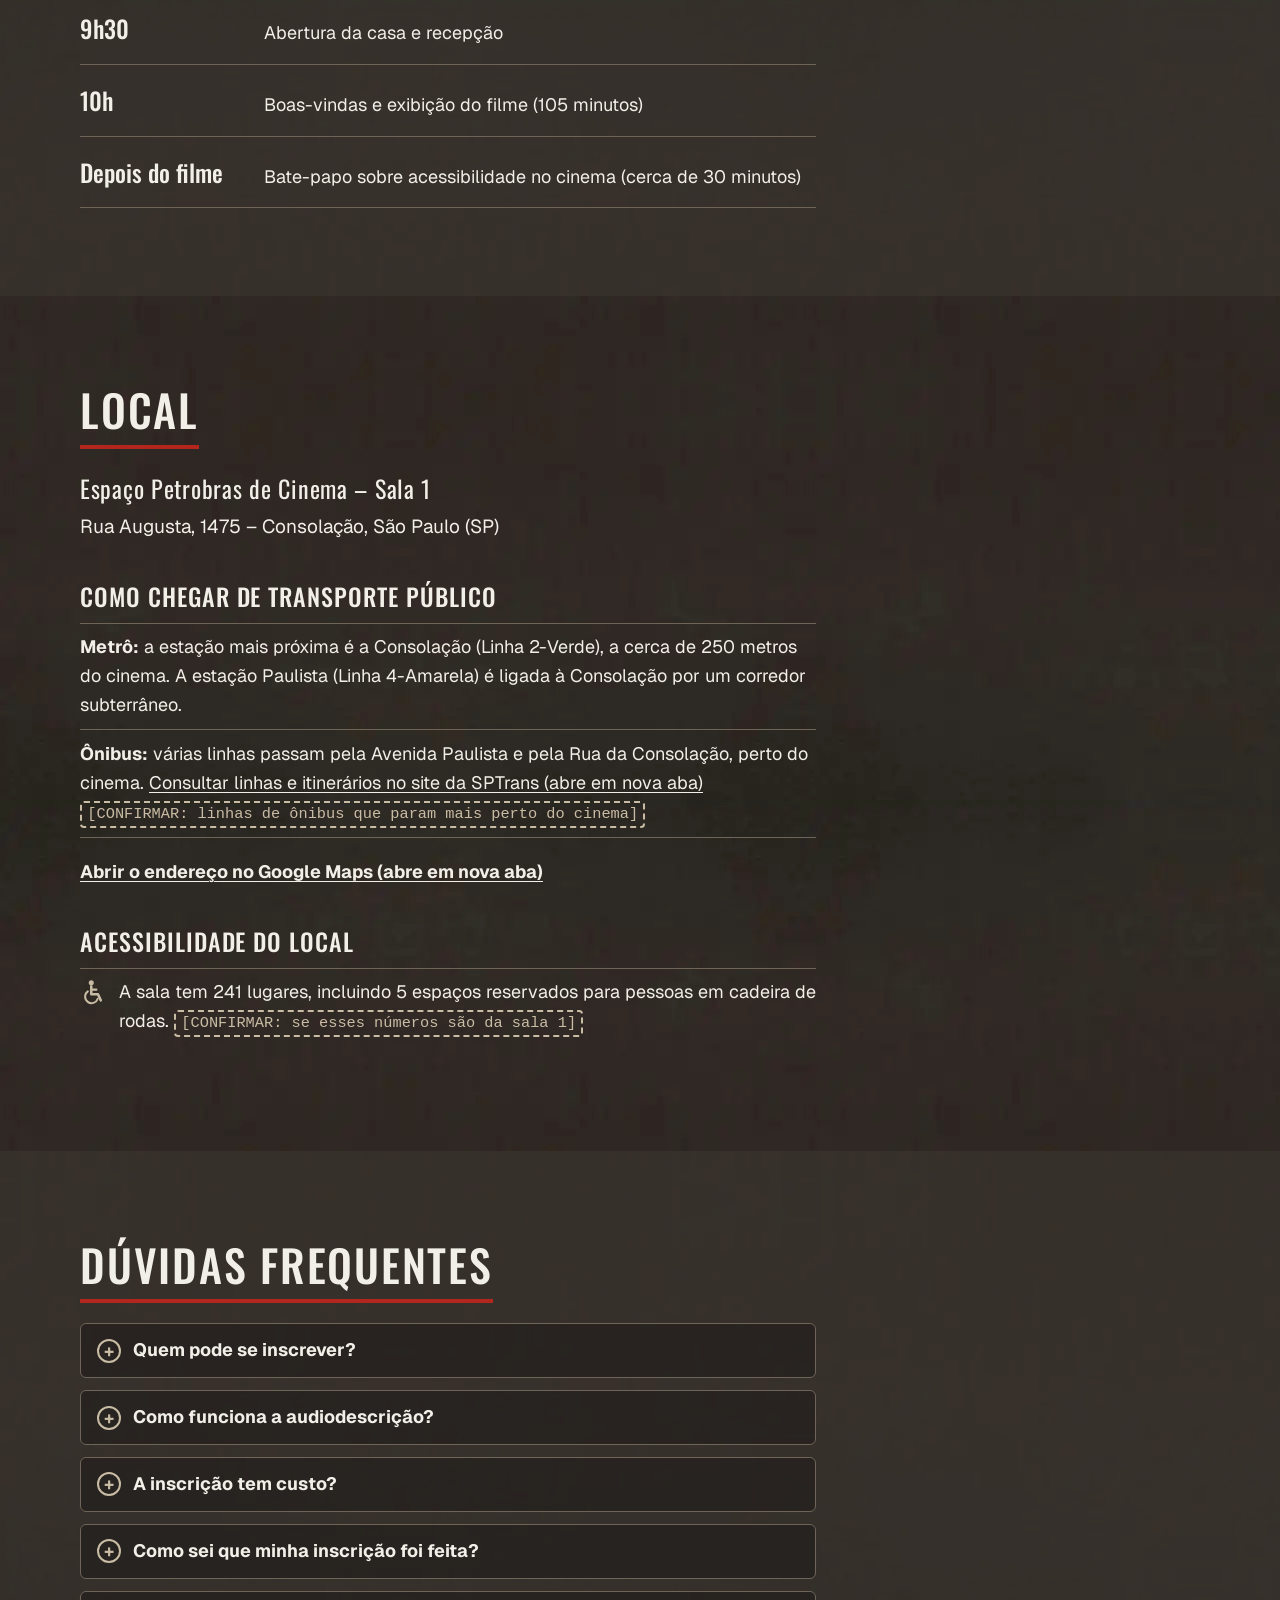
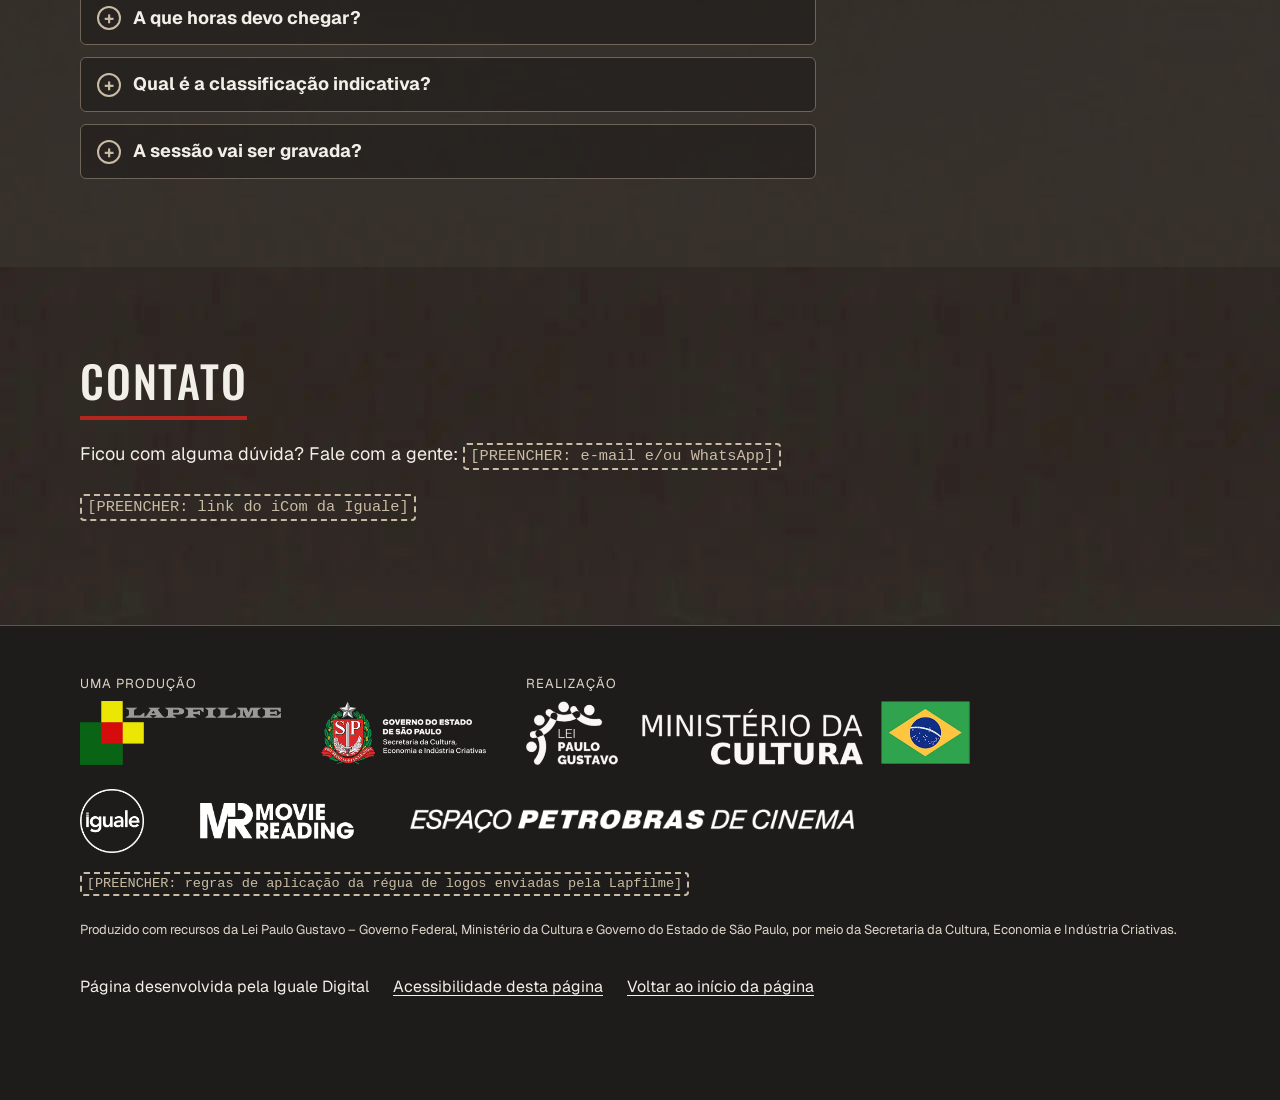
==== commit 854b8a98: "MovieReading: QR Code abaixo do texto do passo 2 Co-Authored-By: Claude Opus 5.5 <noreply@anthropic." ====
--- a/index.html
+++ b/index.html
@@ -217,7 +217,7 @@
             </li>
             <li class="passos__qr">
               <div class="passos__texto">
-                <p><strong>Abra Crime Sem Castigo no app.</strong> <span class="so-desktop">Aponte a câmera do celular para o QR Code ao lado.</span><span class="so-celular">Toque no botão abaixo.</span> Você também pode buscar o filme no catálogo do app.</p>
+                <p><strong>Abra Crime Sem Castigo no app.</strong> <span class="so-desktop">Aponte a câmera do celular para o QR Code abaixo.</span><span class="so-celular">Toque no botão abaixo.</span> Você também pode buscar o filme no catálogo do app.</p>
                 <p class="ad-app__link so-celular">
                   <a class="botao botao--secundario" data-mr-link target="_blank" rel="noopener">Abrir Crime Sem Castigo no MovieReading (abre em nova aba)</a>
                 </p>
--- a/assets/css/estilos.css
+++ b/assets/css/estilos.css
@@ -754,7 +754,7 @@
 .ad-app__intro { margin: -0.25rem 0 1.25rem; color: var(--texto-suave); }
 .botao--loja { min-height: 2.75rem; padding: 0.4rem 1rem; font-size: 1rem; }
 .passos__lojas > span:first-child { font-weight: 700; }
-.ad-app__qr { margin: 0; }
+.ad-app__qr { margin: 0.75rem 0 0; }
 .ad-app__qr-codigo { width: 10rem; aspect-ratio: 1; max-width: 100%; }
 .ad-app__qr-codigo svg { display: block; width: 100%; height: 100%; border-radius: 0.25rem; }
 .ad-app__qr figcaption { margin-top: 0.5rem; font-size: 0.875rem; color: var(--texto-suave); max-width: 10rem; }
@@ -771,14 +771,12 @@
 .ad-dicas ul { margin: 0; padding-left: 1.25rem; display: grid; gap: 0.4rem 2.5rem; }
 .ad-dicas li::marker { color: var(--areia); }
 @media (min-width: 48em) { .ad-dicas ul { grid-template-columns: repeat(2, minmax(0, 1fr)); } }
-/* QR Code no desktop (alinhado ao passo 2); botão só no celular, como em Gramado */
+/* QR Code no desktop, abaixo do texto do passo 2; botão só no celular, como em Gramado */
 .so-desktop { display: none; }
 @media (min-width: 48em) {
   .so-celular { display: none; }
   span.so-desktop { display: inline; }
   .ad-app__qr.so-desktop { display: block; }
-  .passos__qr > .passos__texto, .passos__qr > .ad-app__qr { grid-column: auto; }
-  .passos > li.passos__qr { grid-template-columns: 2.25rem minmax(0, 1fr) auto; }
 }
 
 /* Crédito da Iguale em destaque */
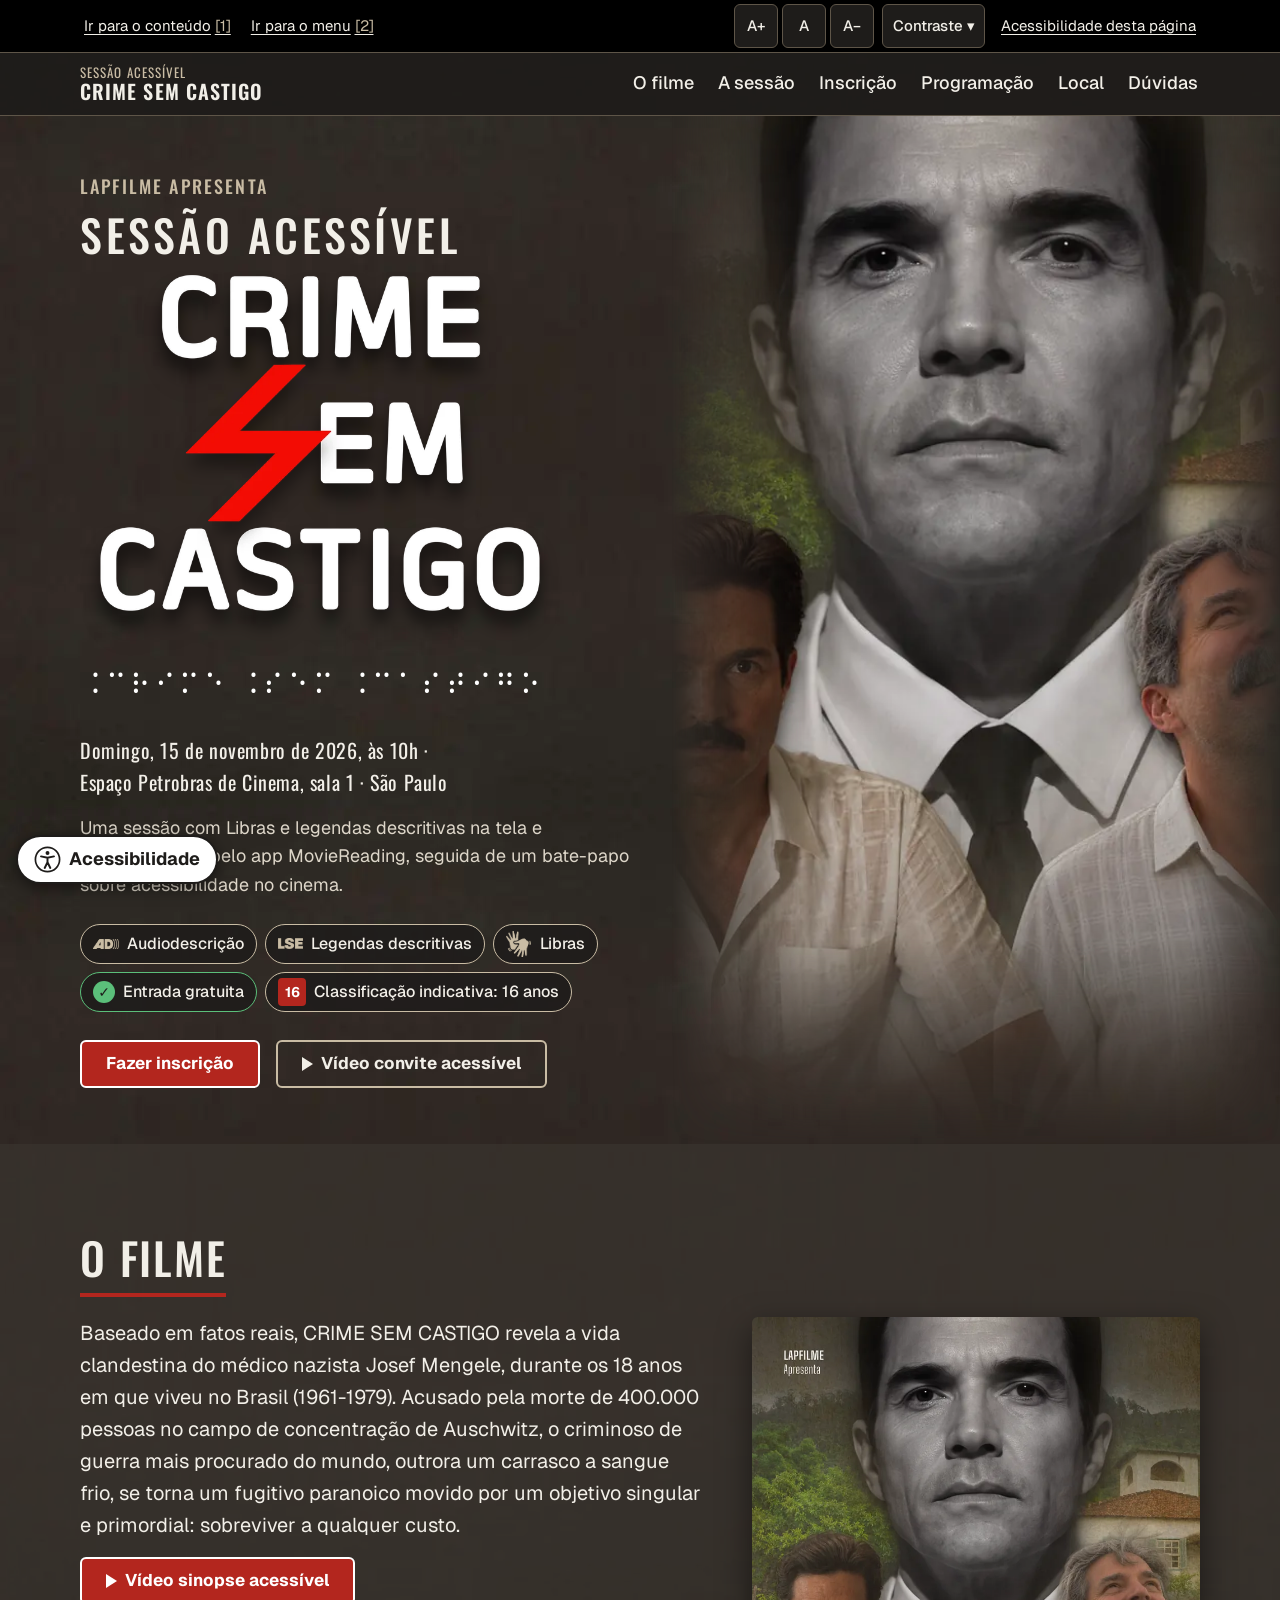
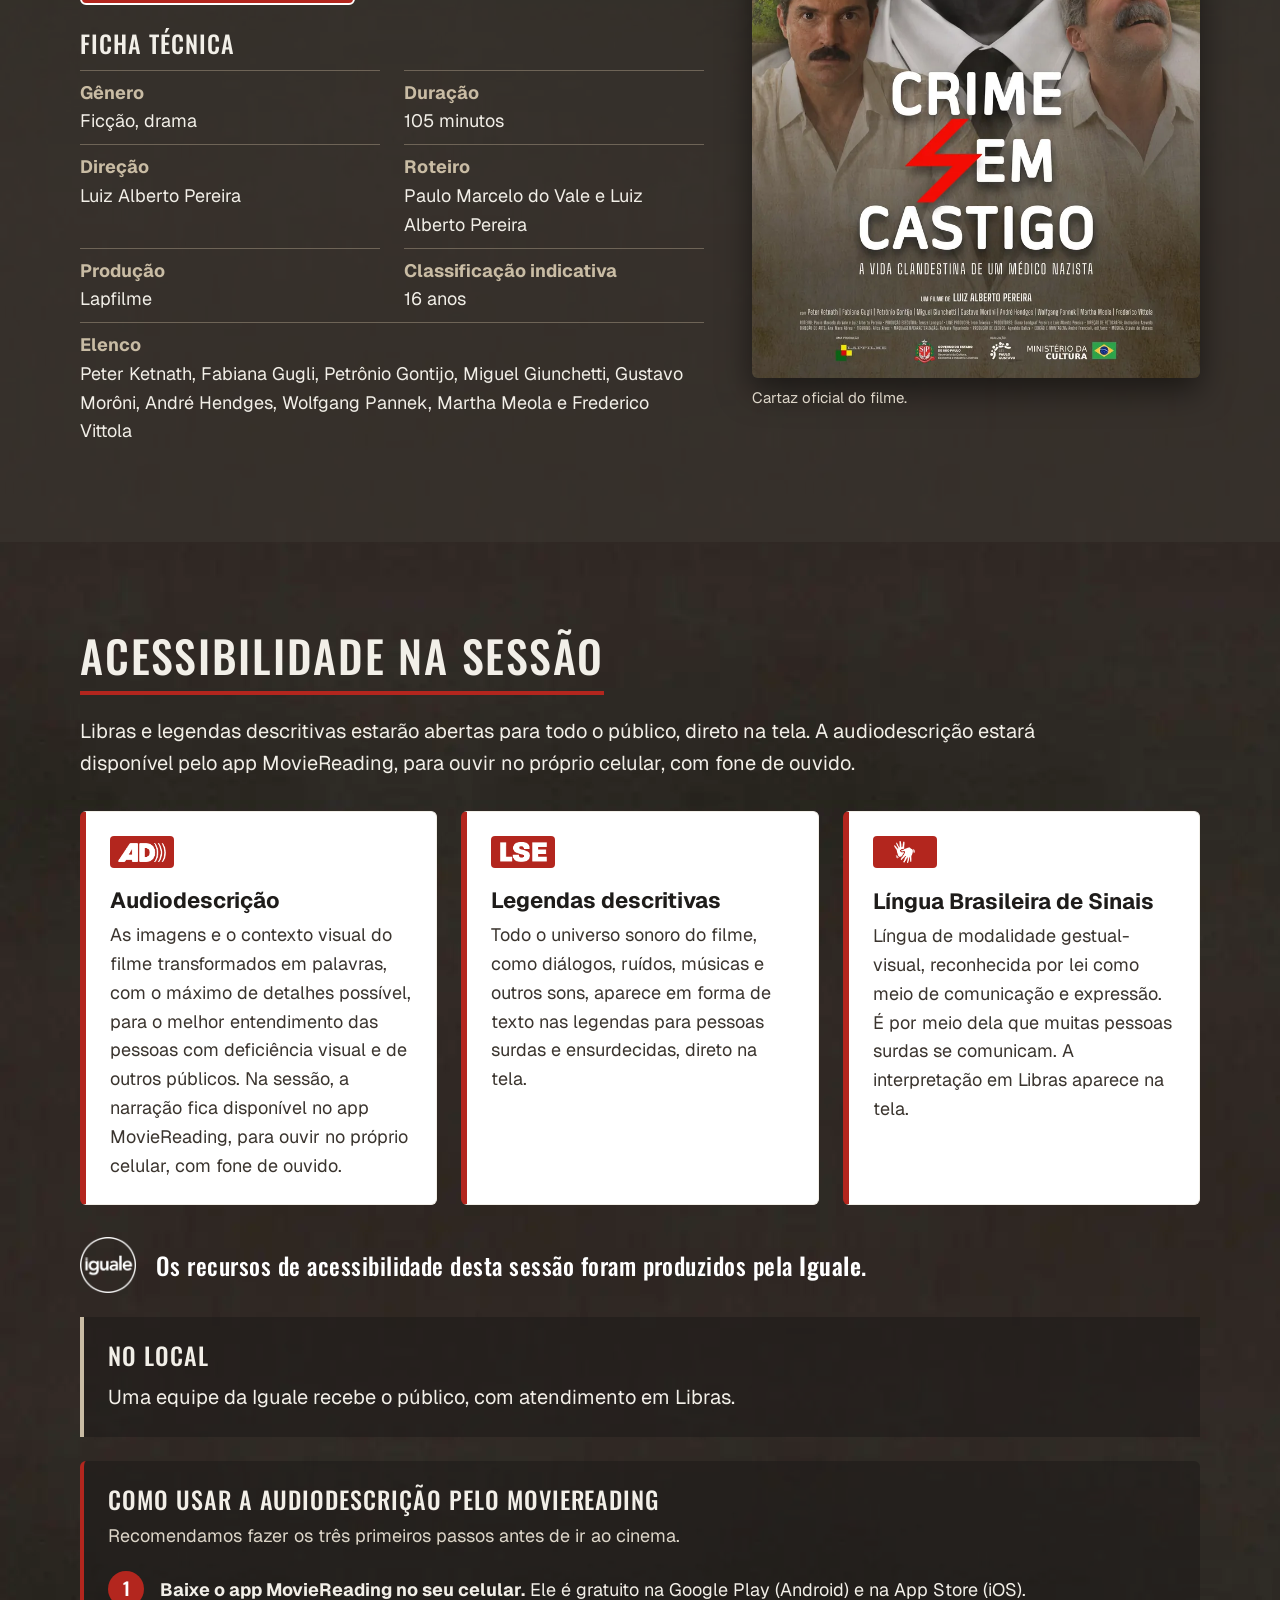
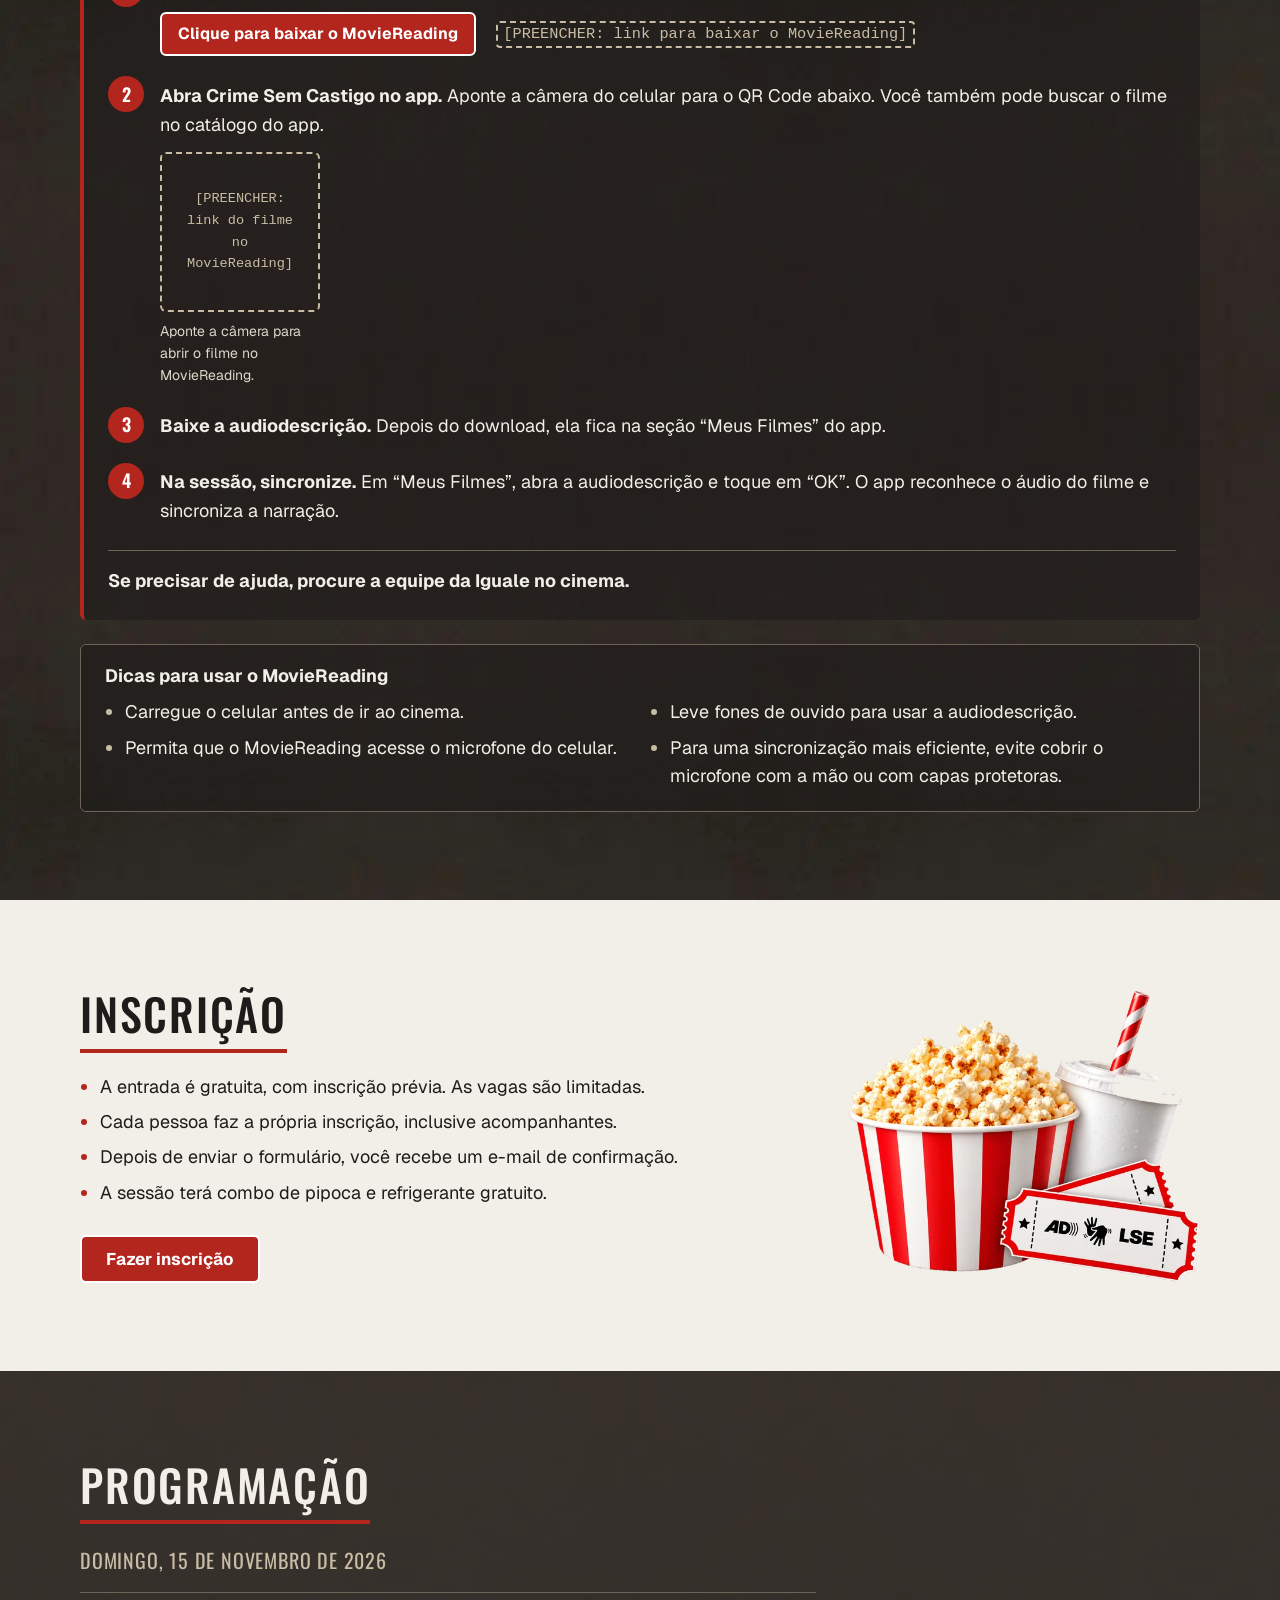
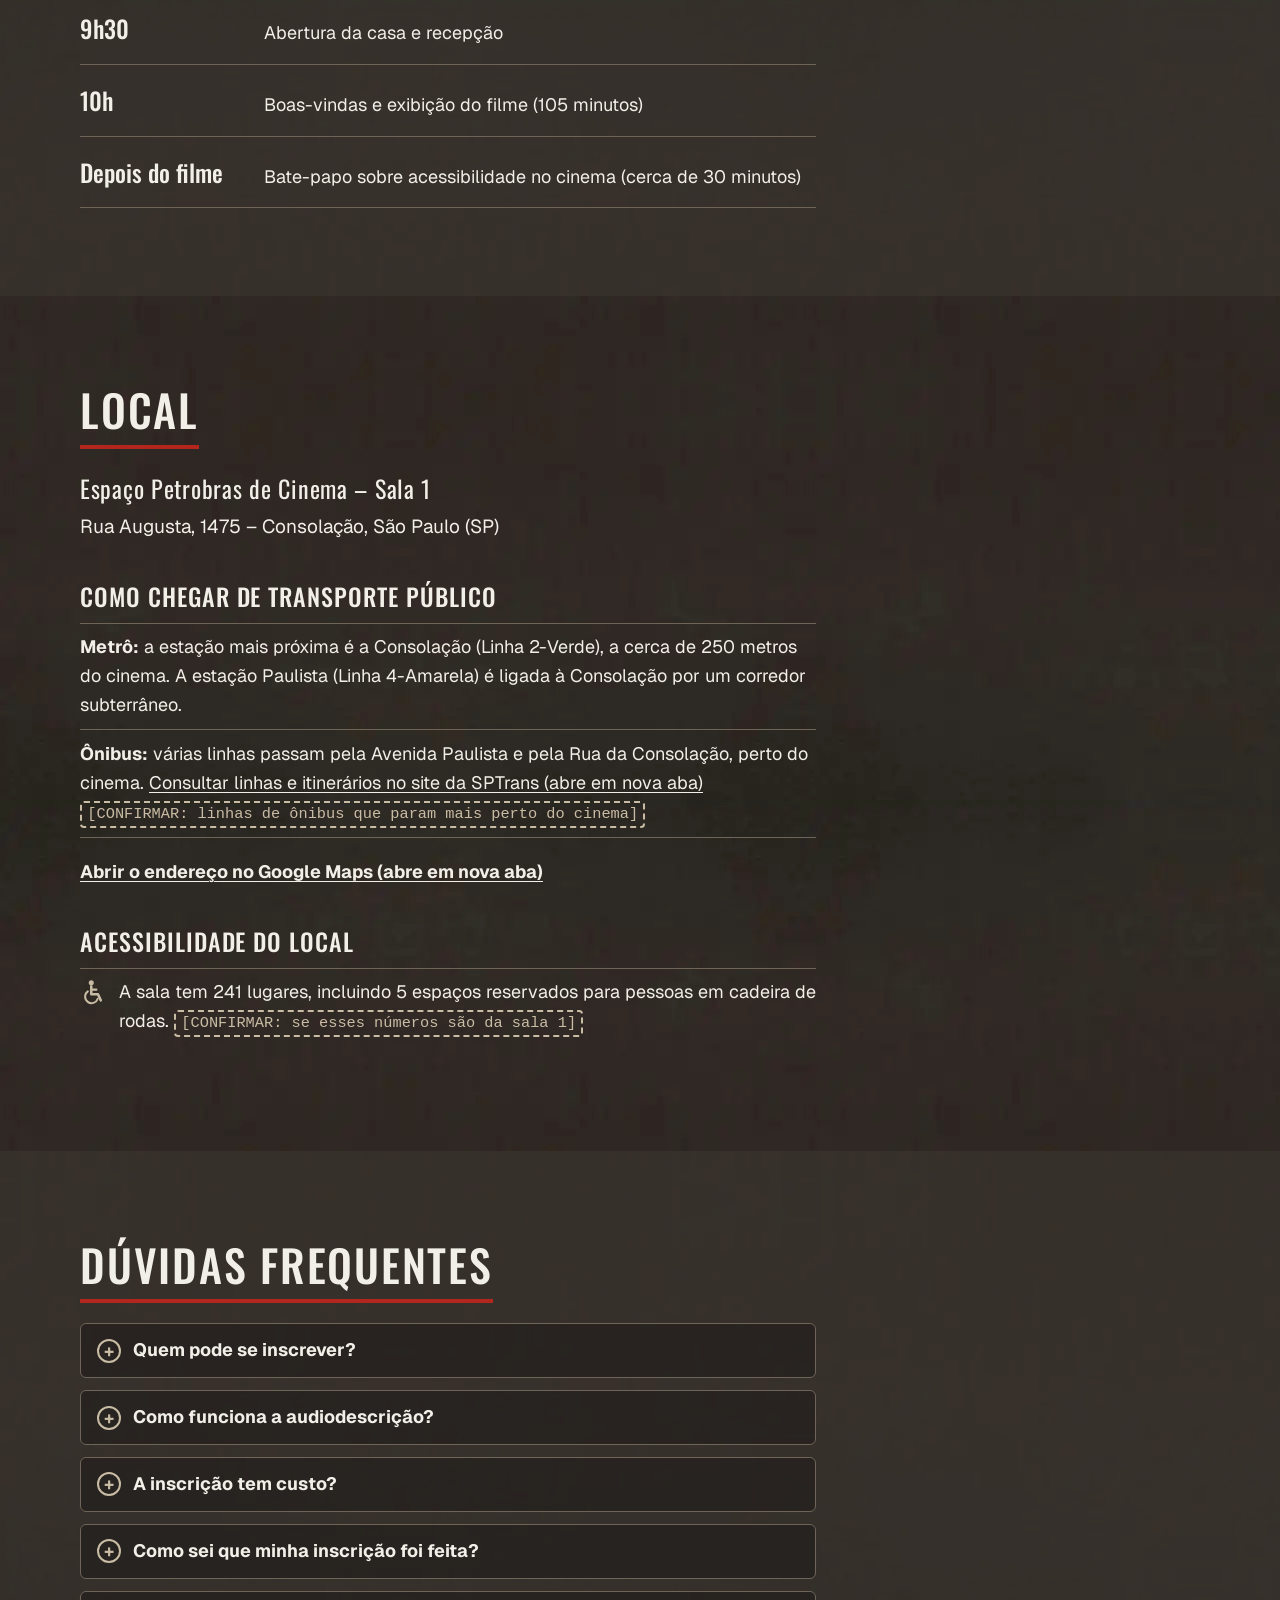
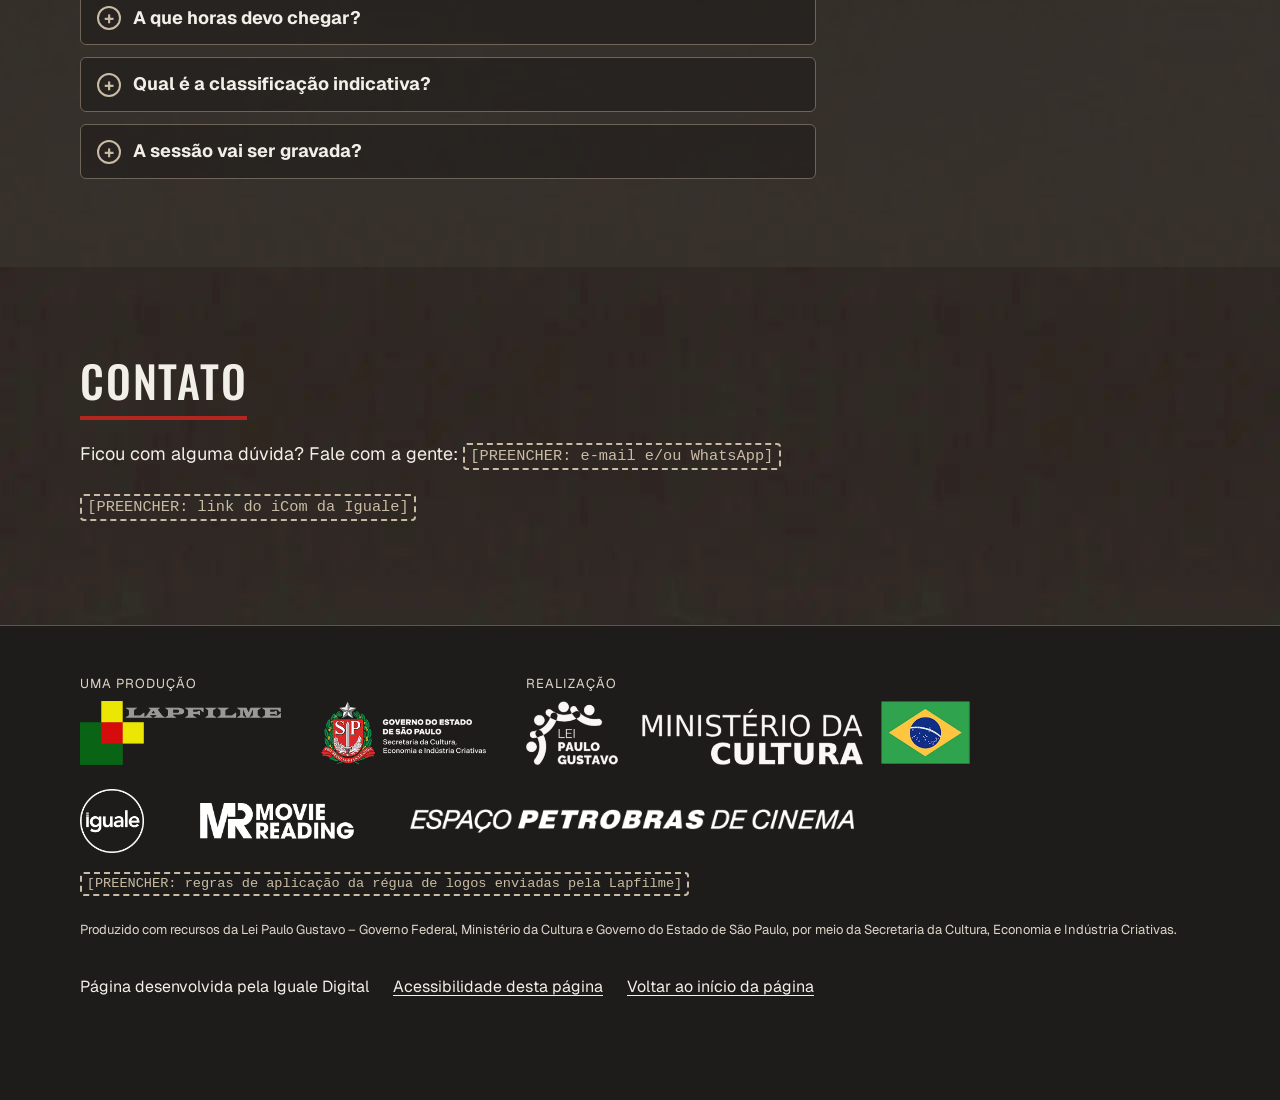
==== commit 192108ad: "MovieReading: botão único "Clique para baixar o MovieReading" Usa config.downloadUrl (link único) ou" ====
--- a/index.html
+++ b/index.html
@@ -209,15 +209,13 @@
             <li>
               <p><strong>Baixe o app MovieReading no seu celular.</strong> Ele é gratuito na Google Play (Android) e na App Store (iOS).</p>
               <p class="passos__lojas">
-                <span>Clique para baixar:</span>
-                <a class="botao botao--primario botao--loja" data-loja="googlePlayUrl" target="_blank" rel="noopener"><span class="visualmente-oculto">Baixar o MovieReading no </span>Google Play<span class="visualmente-oculto"> (abre em nova aba)</span></a>
-                <a class="botao botao--primario botao--loja" data-loja="appStoreUrl" target="_blank" rel="noopener"><span class="visualmente-oculto">Baixar o MovieReading na </span>App Store<span class="visualmente-oculto"> (abre em nova aba)</span></a>
-                <span class="marcador" data-loja-pendente>[PREENCHER: links das lojas]</span>
+                <a class="botao botao--primario botao--loja" data-mr-baixar target="_blank" rel="noopener">Clique para baixar o MovieReading<span class="visualmente-oculto"> (abre em nova aba)</span></a>
+                <span class="marcador" data-loja-pendente>[PREENCHER: link para baixar o MovieReading]</span>
               </p>
             </li>
             <li class="passos__qr">
               <div class="passos__texto">
-                <p><strong>Abra Crime Sem Castigo no app.</strong> <span class="so-desktop">Aponte a câmera do celular para o QR Code abaixo.</span><span class="so-celular">Toque no botão abaixo.</span> Você também pode buscar o filme no catálogo do app.</p>
+                <p><strong>Abra Crime Sem Castigo no app.</strong> <span class="so-desktop">Aponte a câmera do celular para o QR Code abaixo.</span><span class="so-celular">Clique no botão abaixo.</span> Você também pode buscar o filme no catálogo do app.</p>
                 <p class="ad-app__link so-celular">
                   <a class="botao botao--secundario" data-mr-link target="_blank" rel="noopener">Abrir Crime Sem Castigo no MovieReading (abre em nova aba)</a>
                 </p>
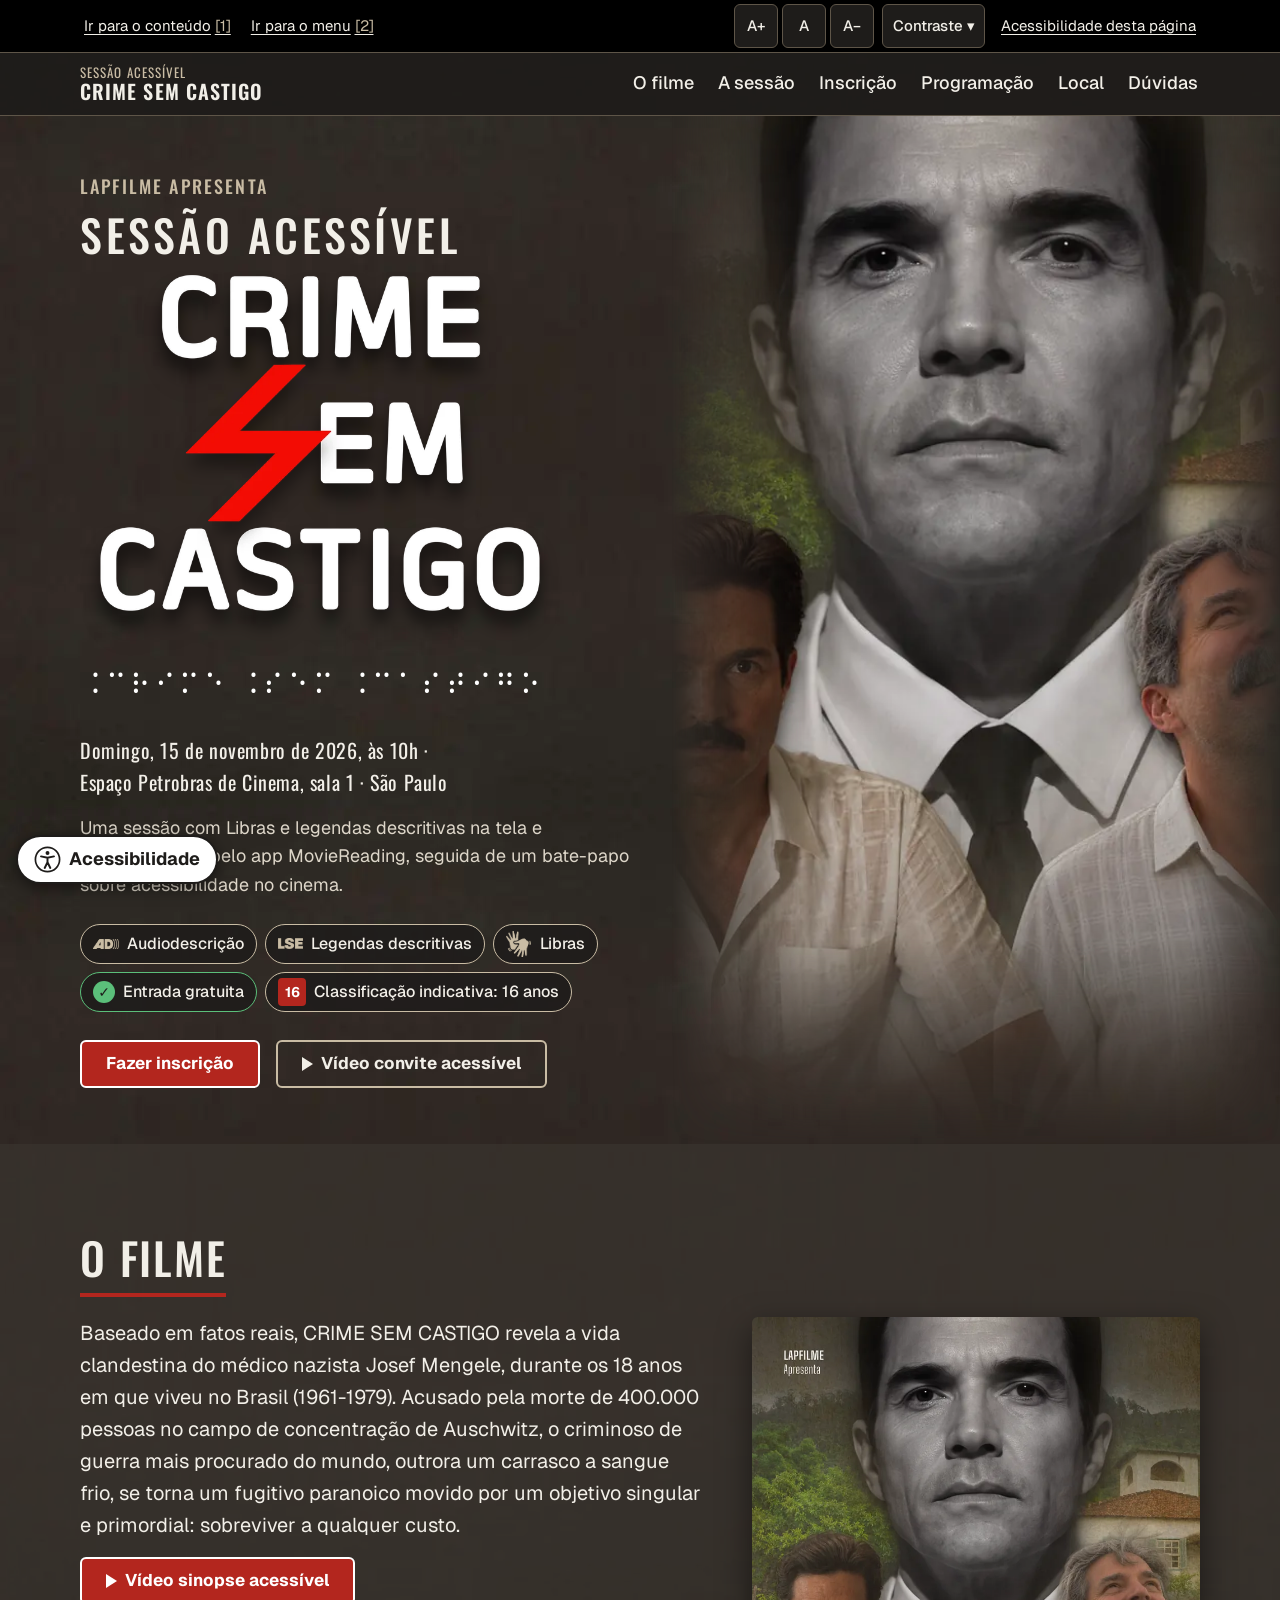
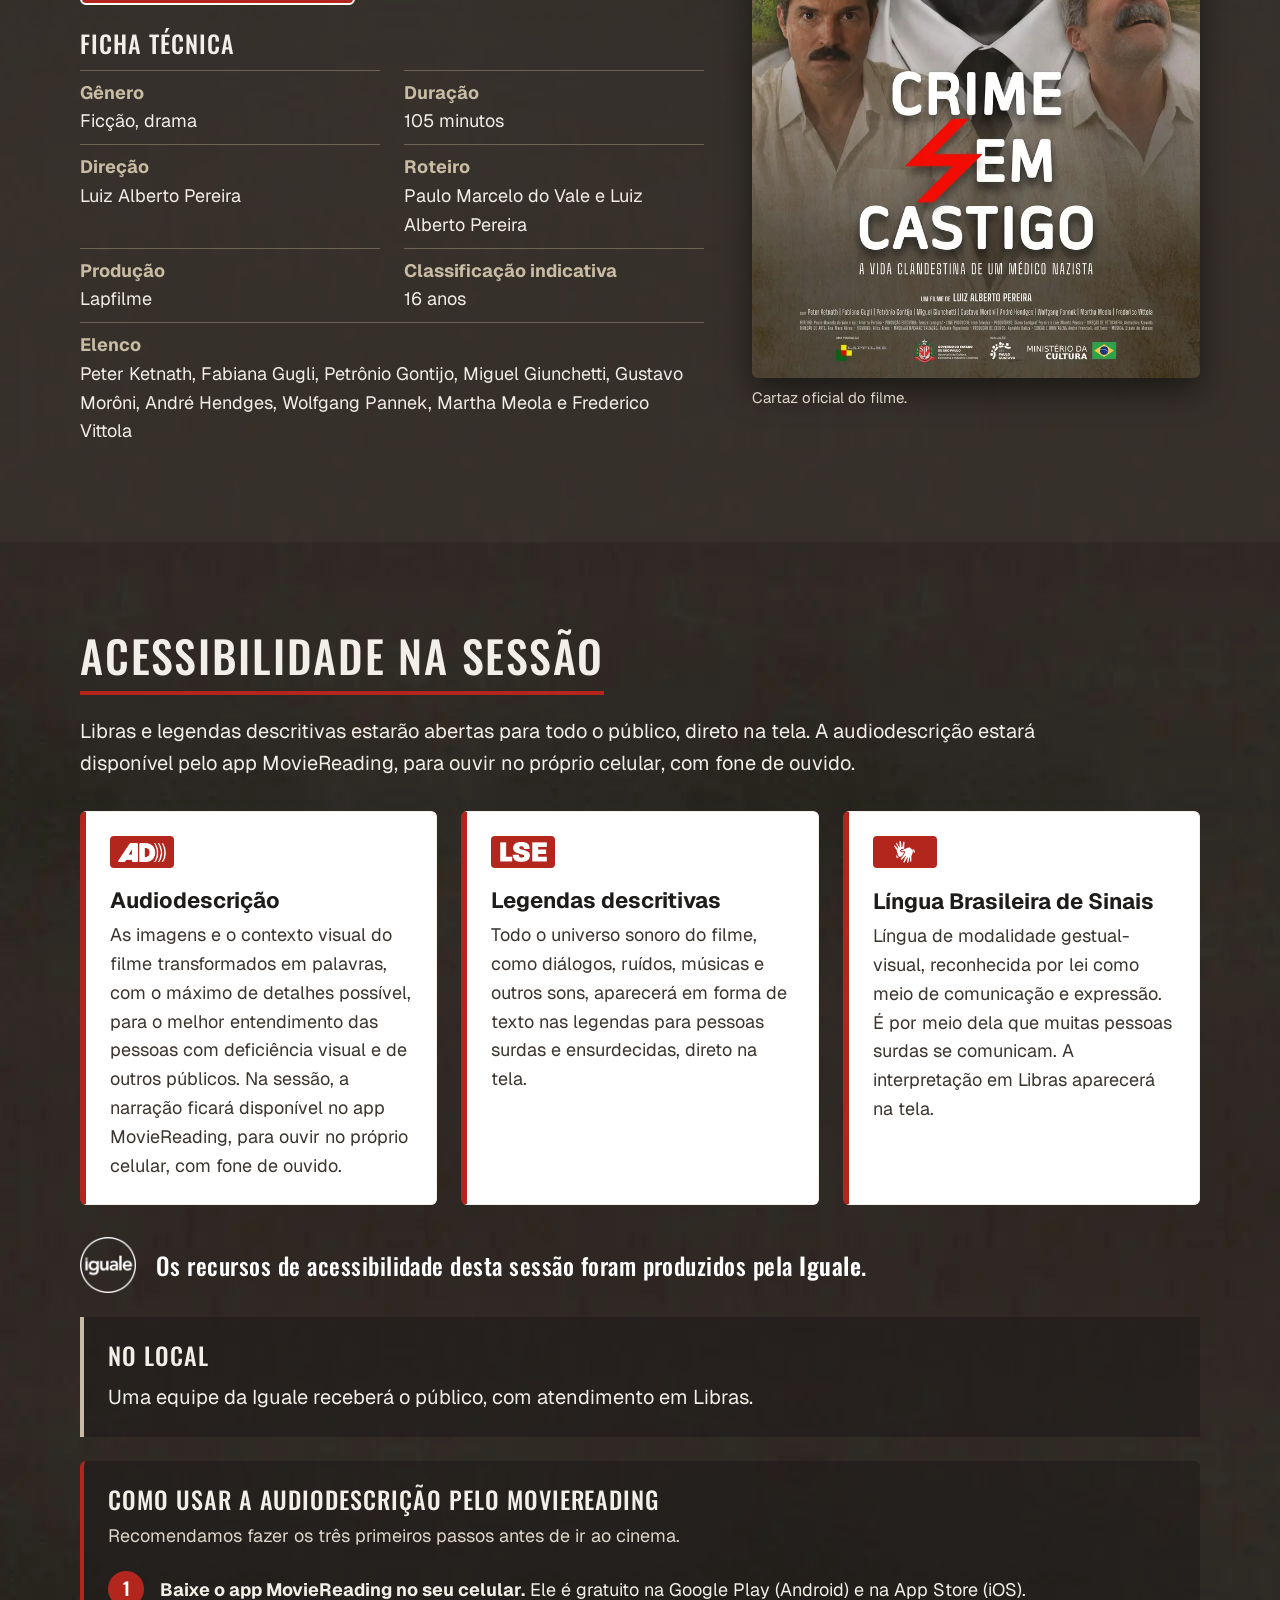
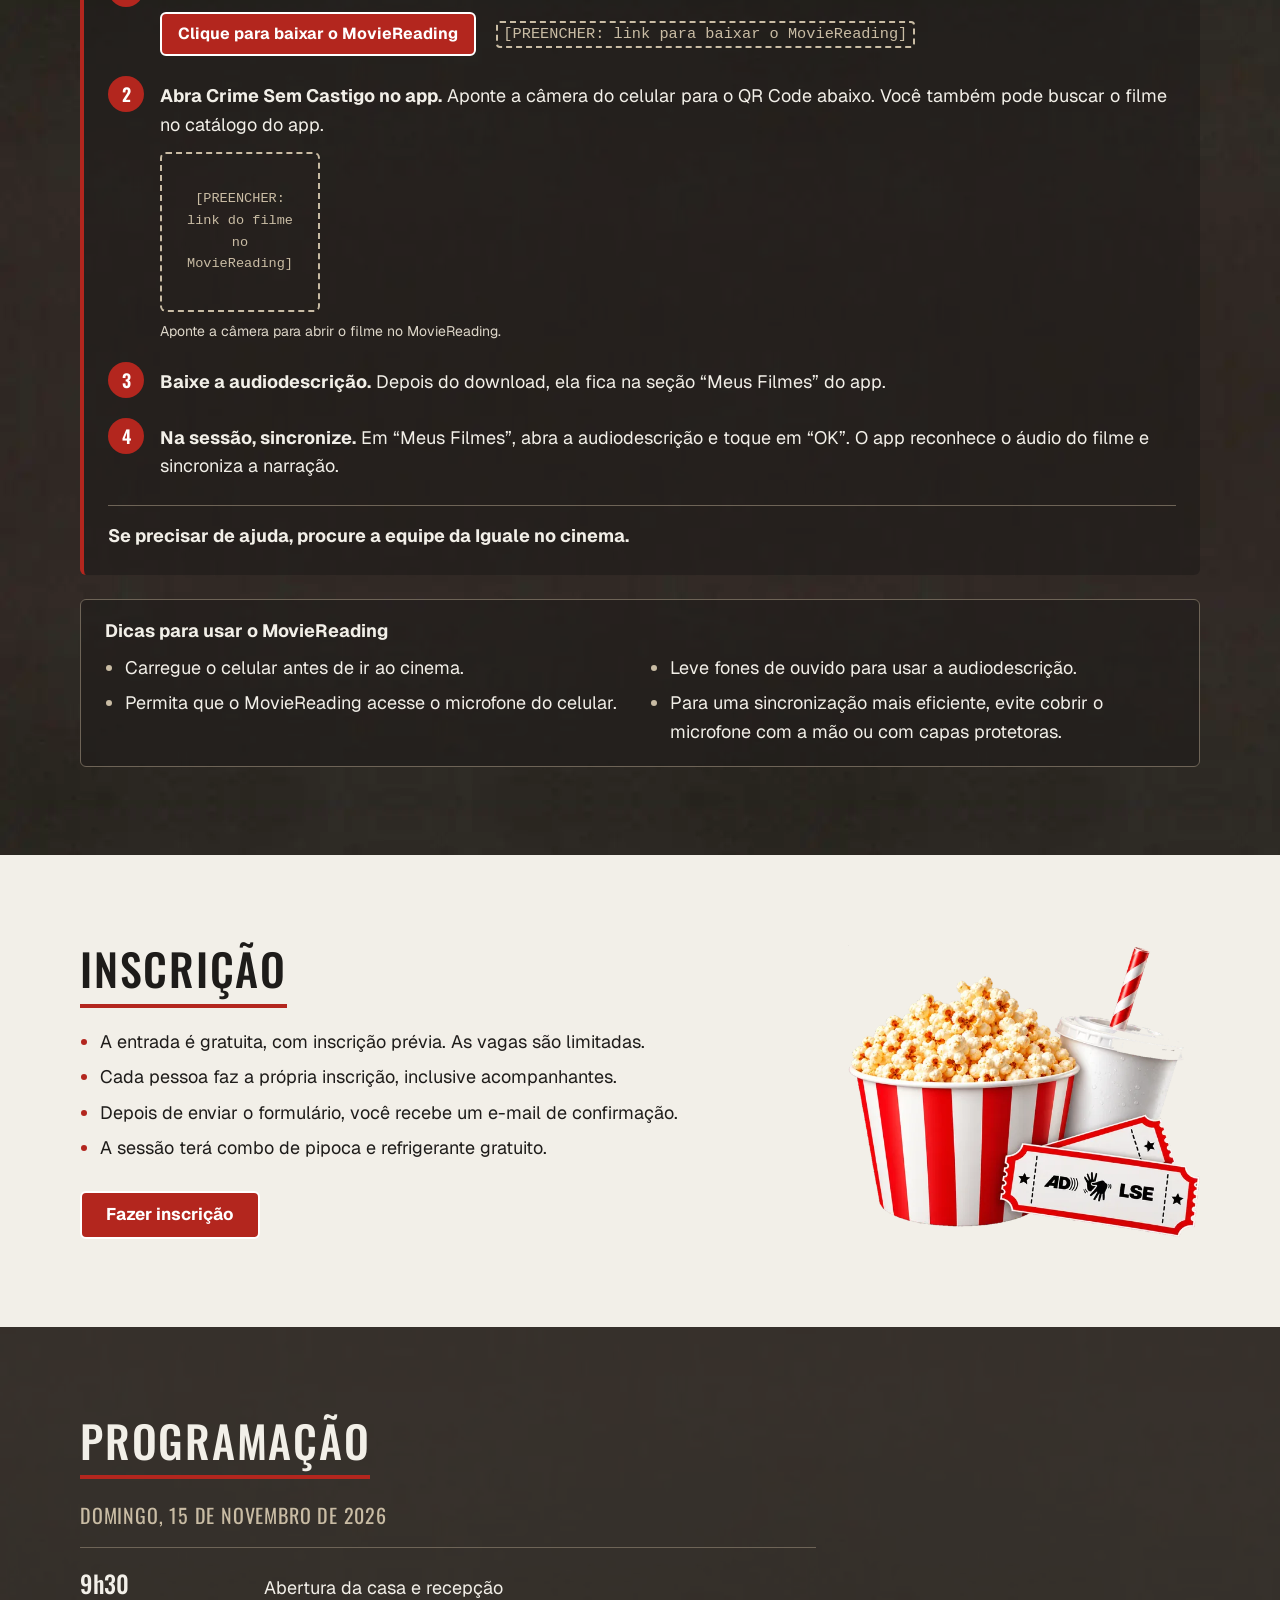
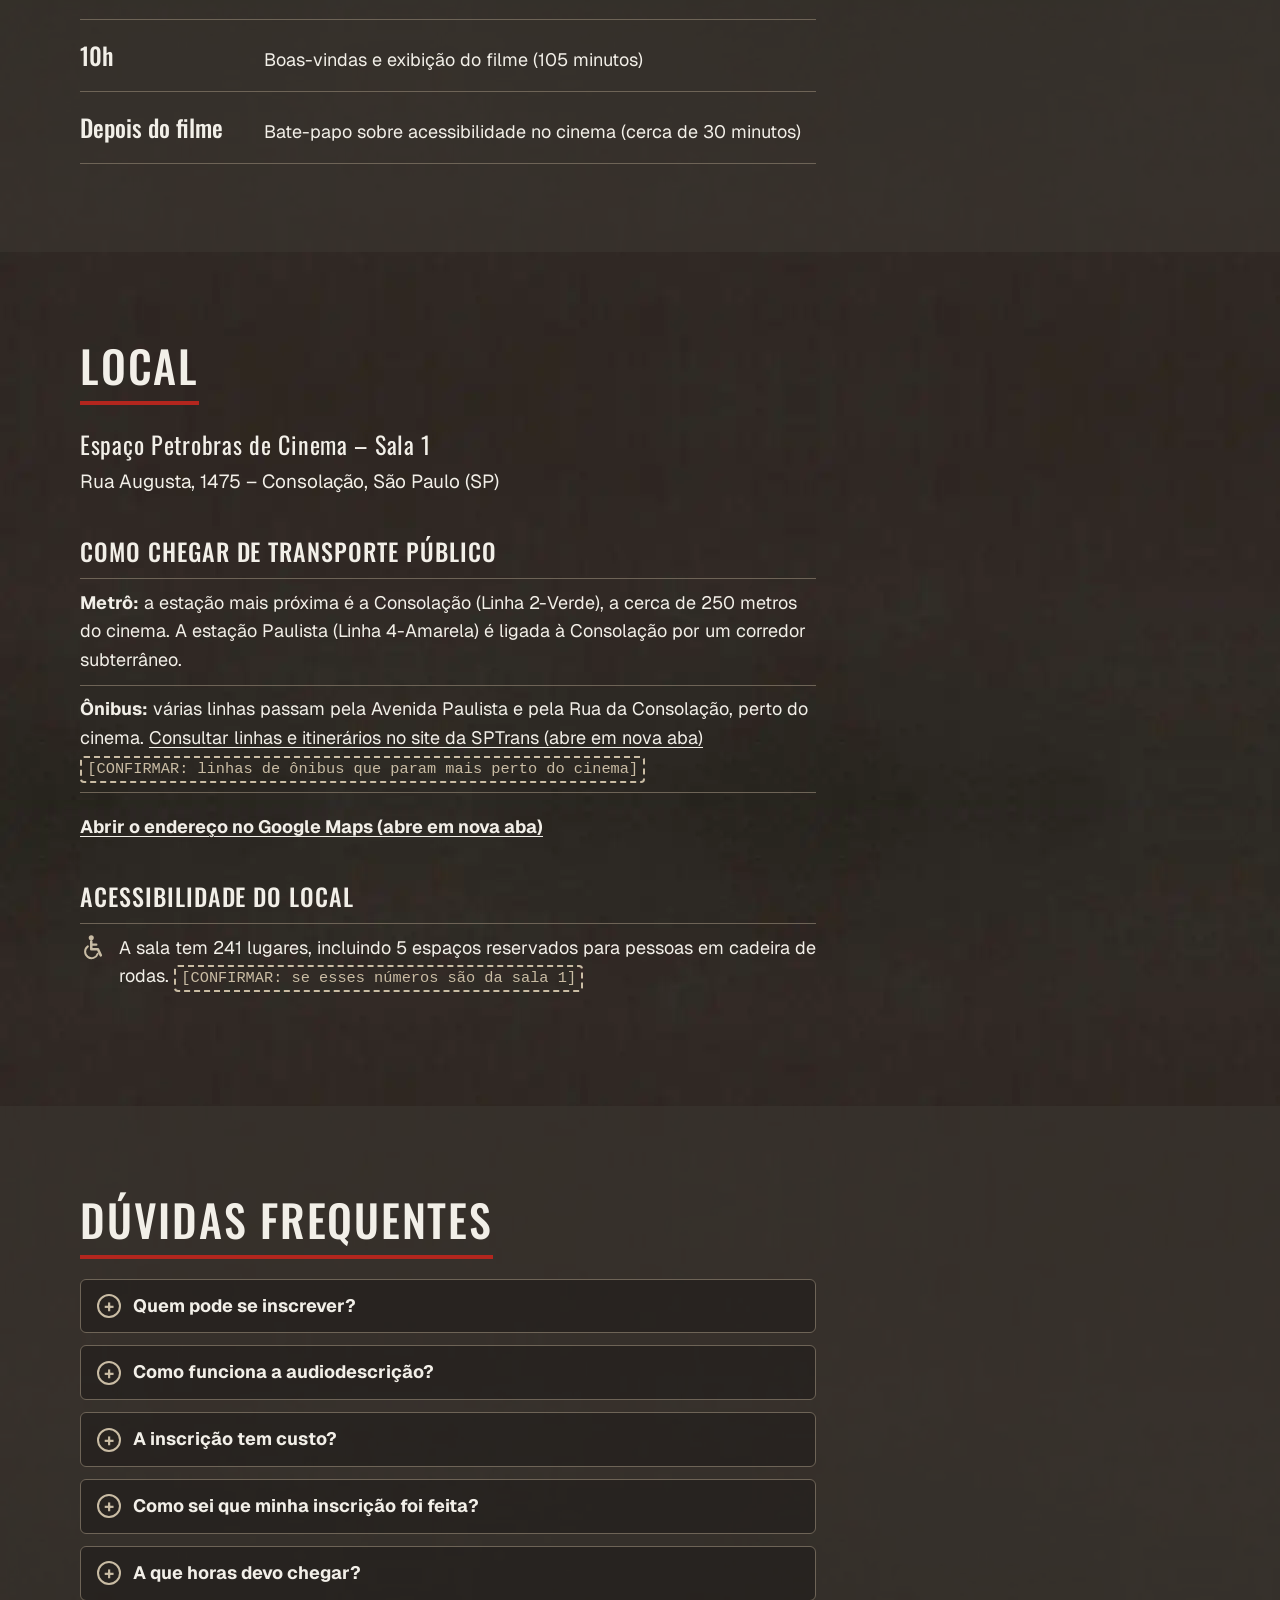
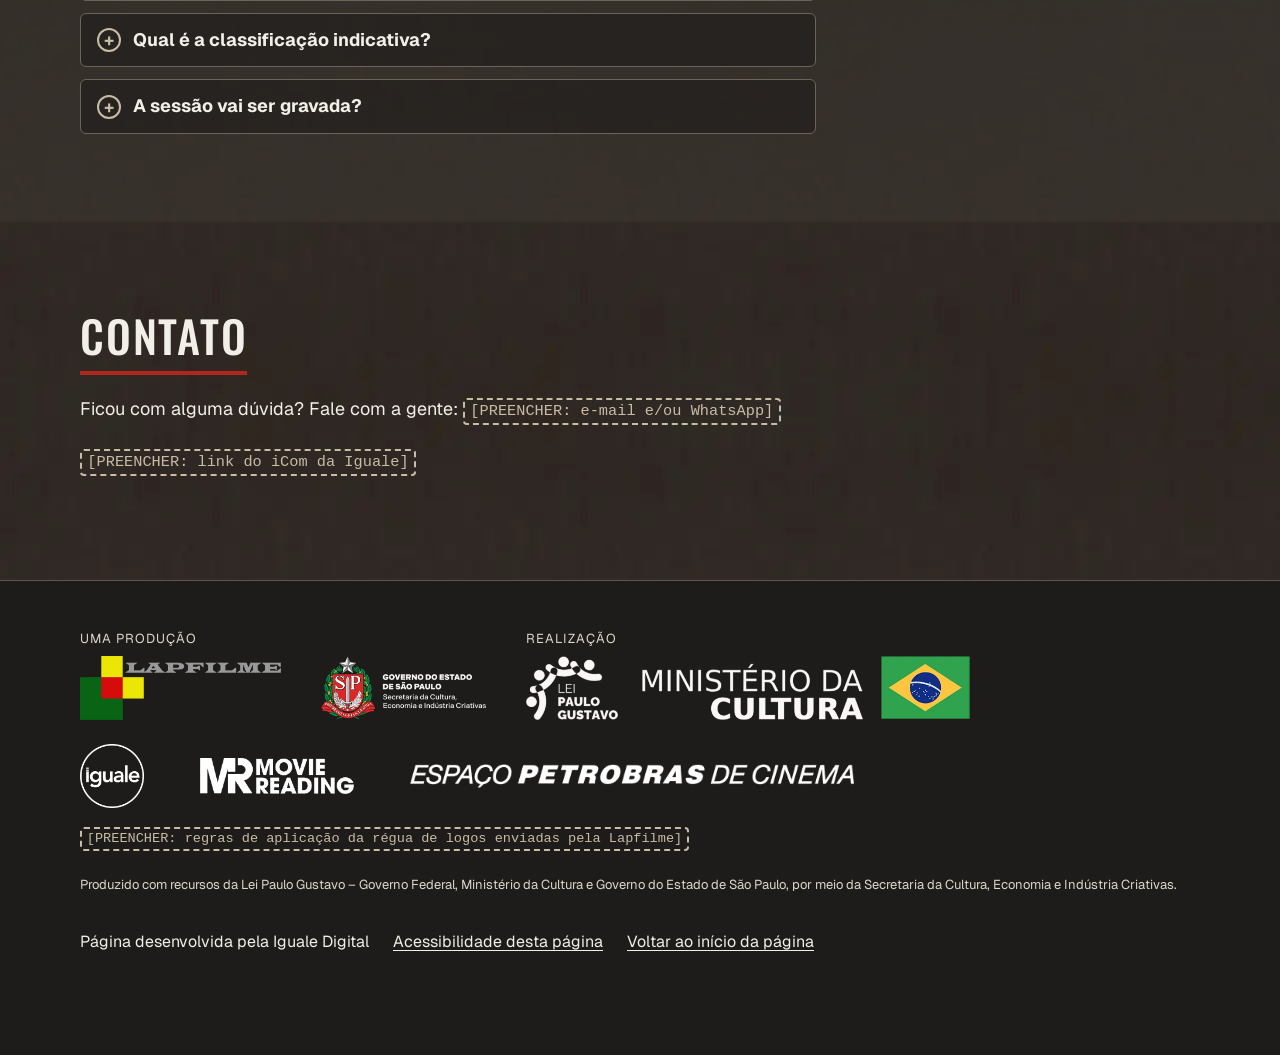
==== commit 9789de07: "Textos do dia da sessão no futuro (equipe receberá, casa abrirá etc.) Co-Authored-By: Claude Opus 5." ====
--- a/index.html
+++ b/index.html
@@ -181,17 +181,17 @@
           <li class="recurso">
             <span class="recurso__selo recurso__selo--ad" aria-hidden="true"><span class="icone icone--ad"></span></span>
             <h3 class="recurso__titulo">Audiodescrição</h3>
-            <p>As imagens e o contexto visual do filme transformados em palavras, com o máximo de detalhes possível, para o melhor entendimento das pessoas com deficiência visual e de outros públicos. Na sessão, a narração fica disponível no app MovieReading, para ouvir no próprio celular, com fone de ouvido.</p>
+            <p>As imagens e o contexto visual do filme transformados em palavras, com o máximo de detalhes possível, para o melhor entendimento das pessoas com deficiência visual e de outros públicos. Na sessão, a narração ficará disponível no app MovieReading, para ouvir no próprio celular, com fone de ouvido.</p>
           </li>
           <li class="recurso">
             <span class="recurso__selo recurso__selo--lse" aria-hidden="true"><span class="icone icone--lse"></span></span>
             <h3 class="recurso__titulo">Legendas descritivas</h3>
-            <p>Todo o universo sonoro do filme, como diálogos, ruídos, músicas e outros sons, aparece em forma de texto nas legendas para pessoas surdas e ensurdecidas, direto na tela.</p>
+            <p>Todo o universo sonoro do filme, como diálogos, ruídos, músicas e outros sons, aparecerá em forma de texto nas legendas para pessoas surdas e ensurdecidas, direto na tela.</p>
           </li>
           <li class="recurso">
             <span class="recurso__selo recurso__selo--libras" aria-hidden="true"><span class="icone icone--libras"></span></span>
             <h3 class="recurso__titulo">Língua Brasileira de Sinais</h3>
-            <p>Língua de modalidade gestual-visual, reconhecida por lei como meio de comunicação e expressão. É por meio dela que muitas pessoas surdas se comunicam. A interpretação em Libras aparece na tela.</p>
+            <p>Língua de modalidade gestual-visual, reconhecida por lei como meio de comunicação e expressão. É por meio dela que muitas pessoas surdas se comunicam. A interpretação em Libras aparecerá na tela.</p>
           </li>
         </ul>
         <div class="credito-iguale">
@@ -200,7 +200,7 @@
         </div>
         <div class="no-local">
           <h3 class="subtitulo">No local</h3>
-          <p>Uma equipe da Iguale recebe o público, com atendimento em Libras.</p>
+          <p>Uma equipe da Iguale receberá o público, com atendimento em Libras.</p>
         </div>
         <div id="audiodescricao-app" class="ad-app">
           <h3 class="subtitulo">Como usar a audiodescrição pelo MovieReading</h3>
@@ -306,7 +306,7 @@
           </details>
           <details class="detalhe">
             <summary>Como funciona a audiodescrição?</summary>
-            <div class="detalhe__conteudo"><p>A audiodescrição fica disponível no app MovieReading. Antes da sessão, baixe o app e a audiodescrição do filme. No dia, traga seu fone de ouvido para ouvir no próprio celular.</p></div>
+            <div class="detalhe__conteudo"><p>A audiodescrição ficará disponível no app MovieReading. Antes da sessão, baixe o app e a audiodescrição do filme. No dia, traga seu fone de ouvido para ouvir no próprio celular.</p></div>
           </details>
           <details class="detalhe">
             <summary>A inscrição tem custo?</summary>
@@ -318,7 +318,7 @@
           </details>
           <details class="detalhe">
             <summary>A que horas devo chegar?</summary>
-            <div class="detalhe__conteudo"><p>A casa abre às 9h30, e a sessão começa às 10h.</p></div>
+            <div class="detalhe__conteudo"><p>A casa abrirá às 9h30, e a sessão começará às 10h.</p></div>
           </details>
           <details class="detalhe">
             <summary>Qual é a classificação indicativa?</summary>
--- a/assets/css/estilos.css
+++ b/assets/css/estilos.css
@@ -757,7 +757,7 @@
 .ad-app__qr { margin: 0.75rem 0 0; }
 .ad-app__qr-codigo { width: 10rem; aspect-ratio: 1; max-width: 100%; }
 .ad-app__qr-codigo svg { display: block; width: 100%; height: 100%; border-radius: 0.25rem; }
-.ad-app__qr figcaption { margin-top: 0.5rem; font-size: 0.875rem; color: var(--texto-suave); max-width: 10rem; }
+.ad-app__qr figcaption { margin-top: 0.5rem; font-size: 0.875rem; color: var(--texto-suave); white-space: nowrap; }
 .ad-app__link { margin: 0.75rem 0 0; }
 .ad-app__ajuda { margin: 1.5rem 0 0; padding-top: 1rem; border-top: 1px solid var(--linha); font-weight: 700; }
 .ad-dicas {
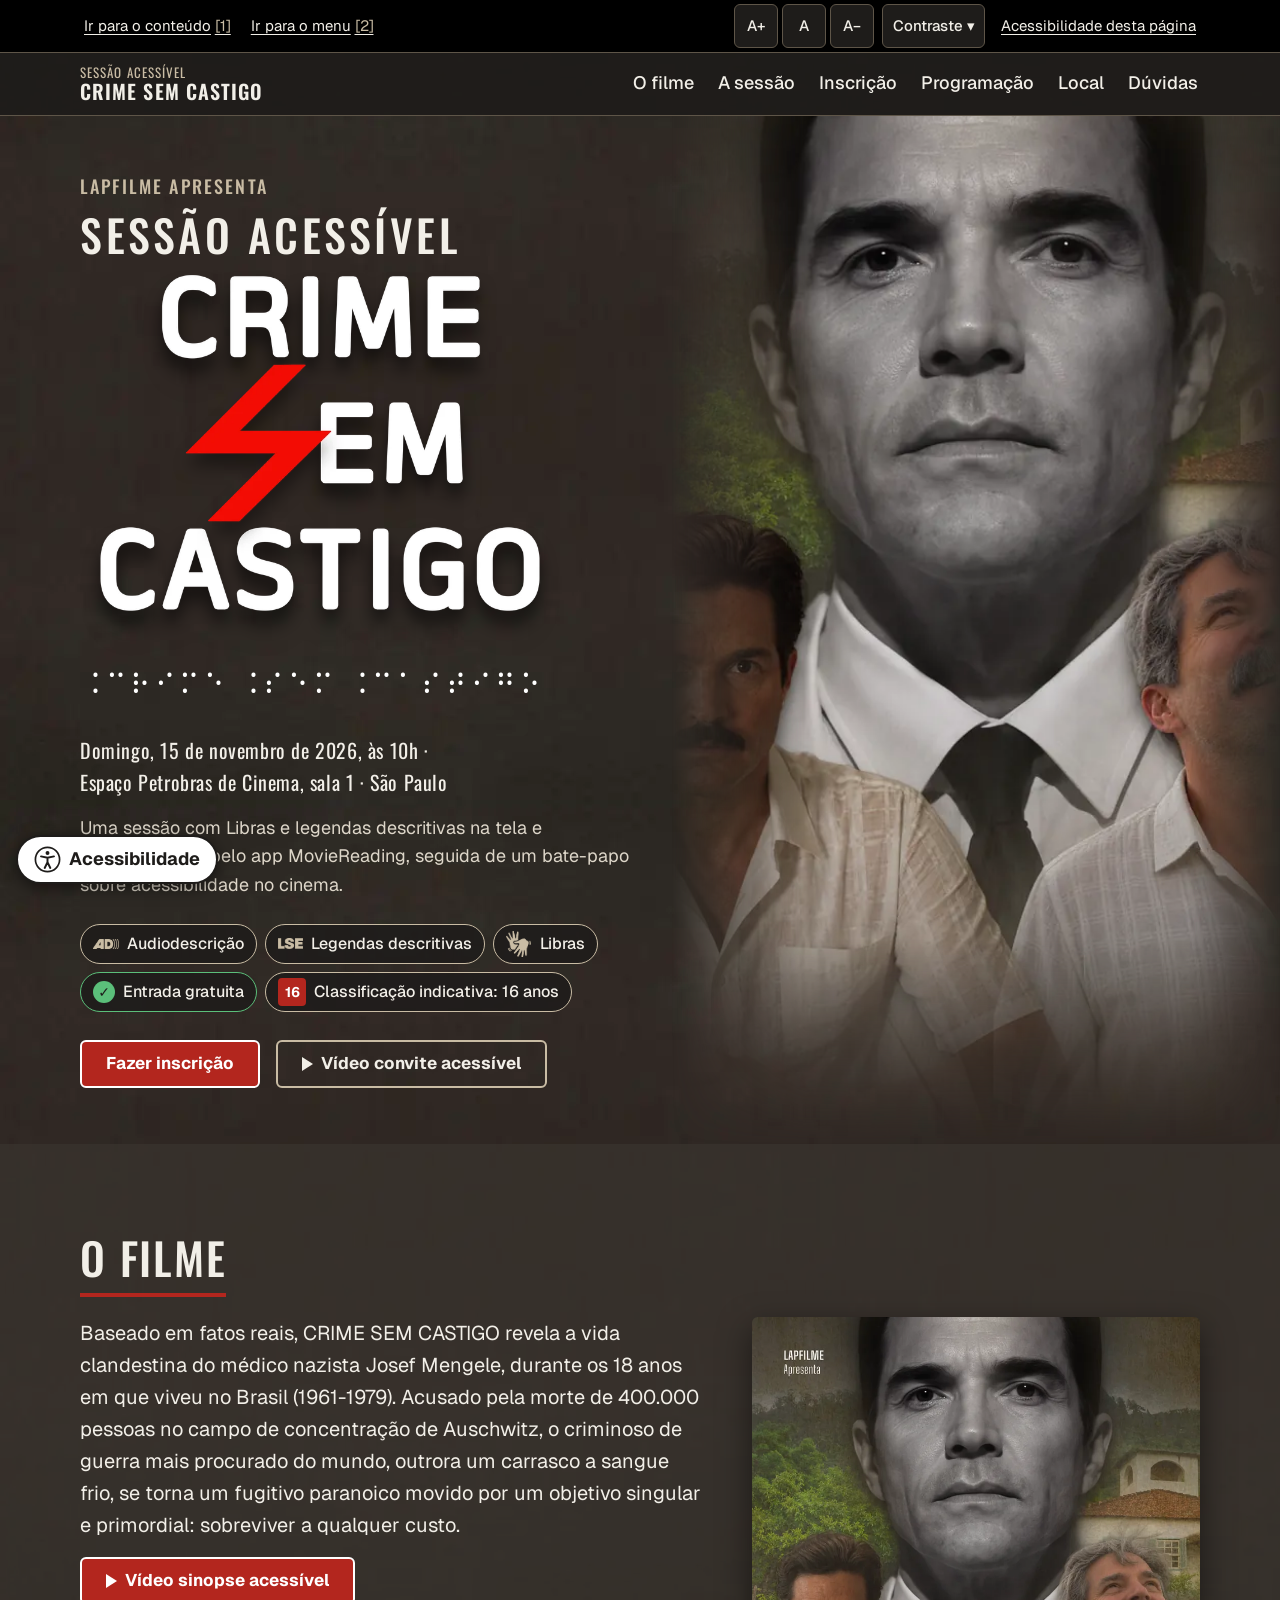
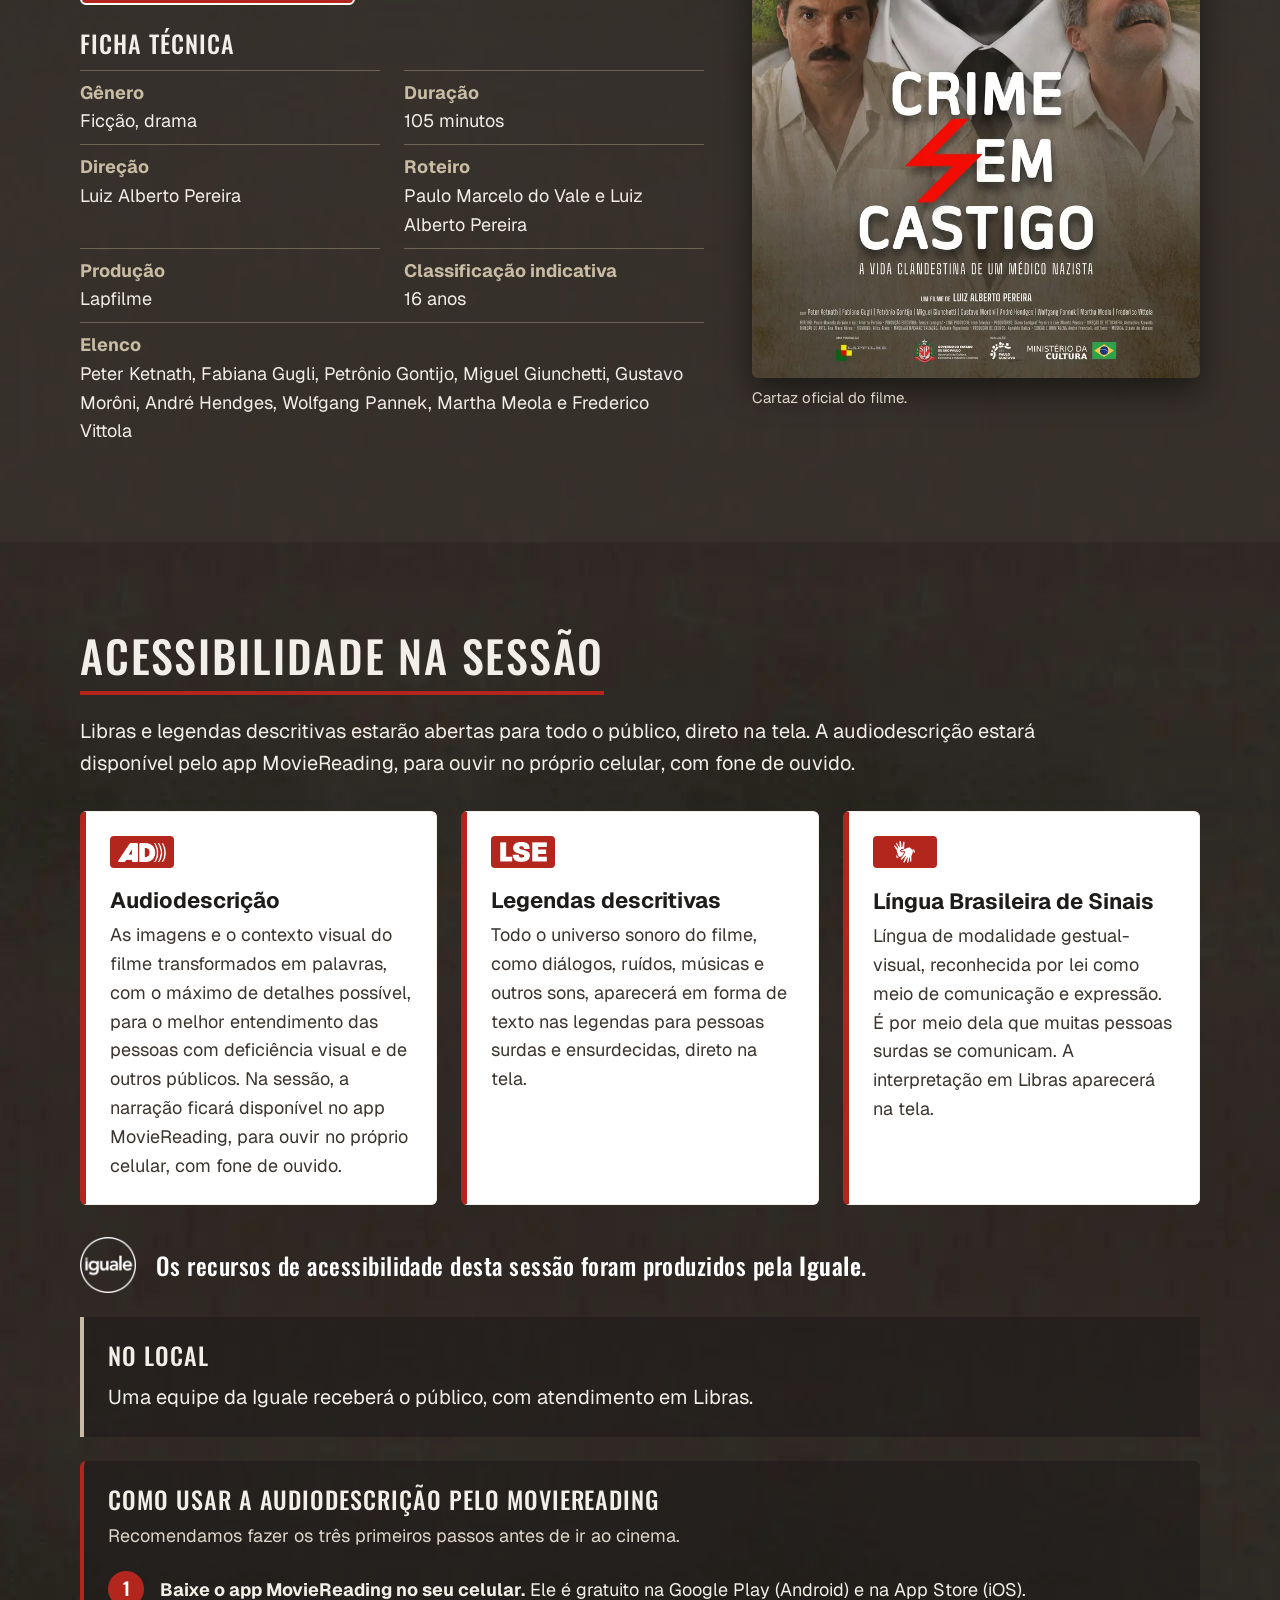
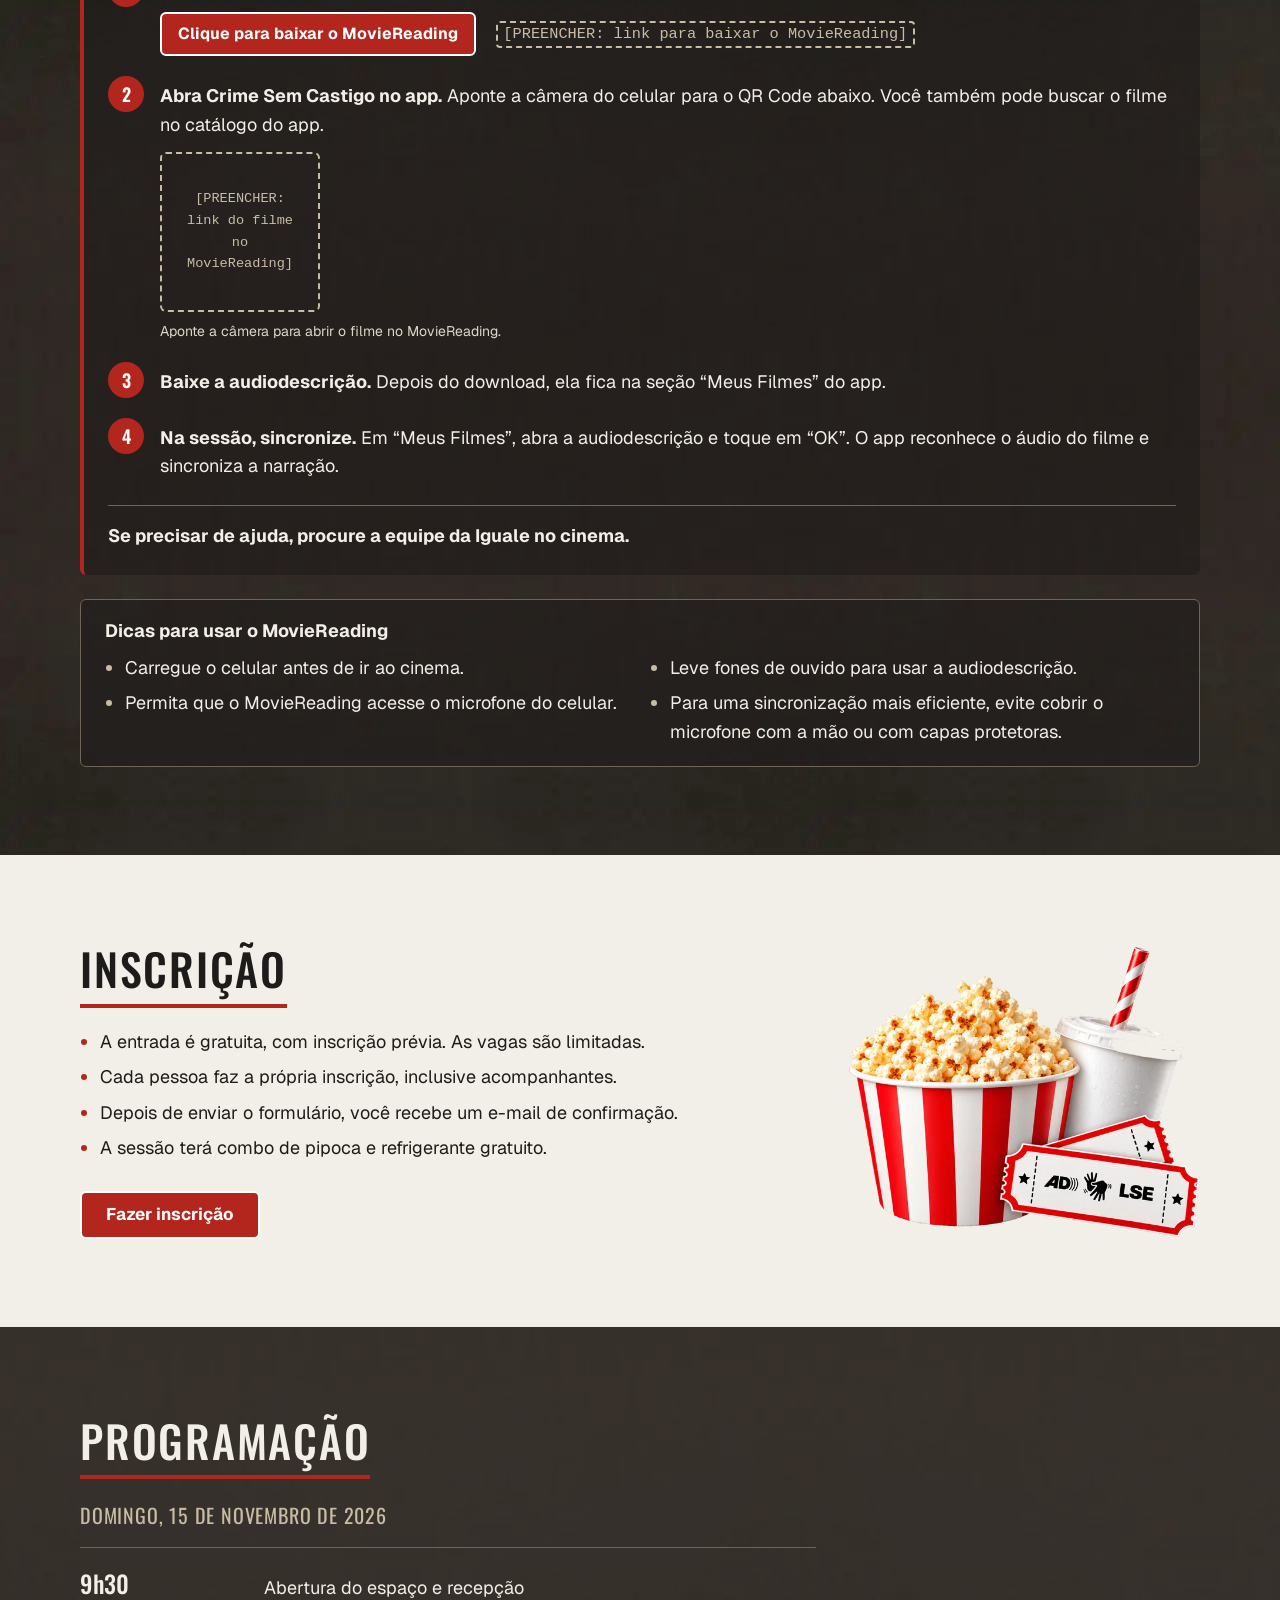
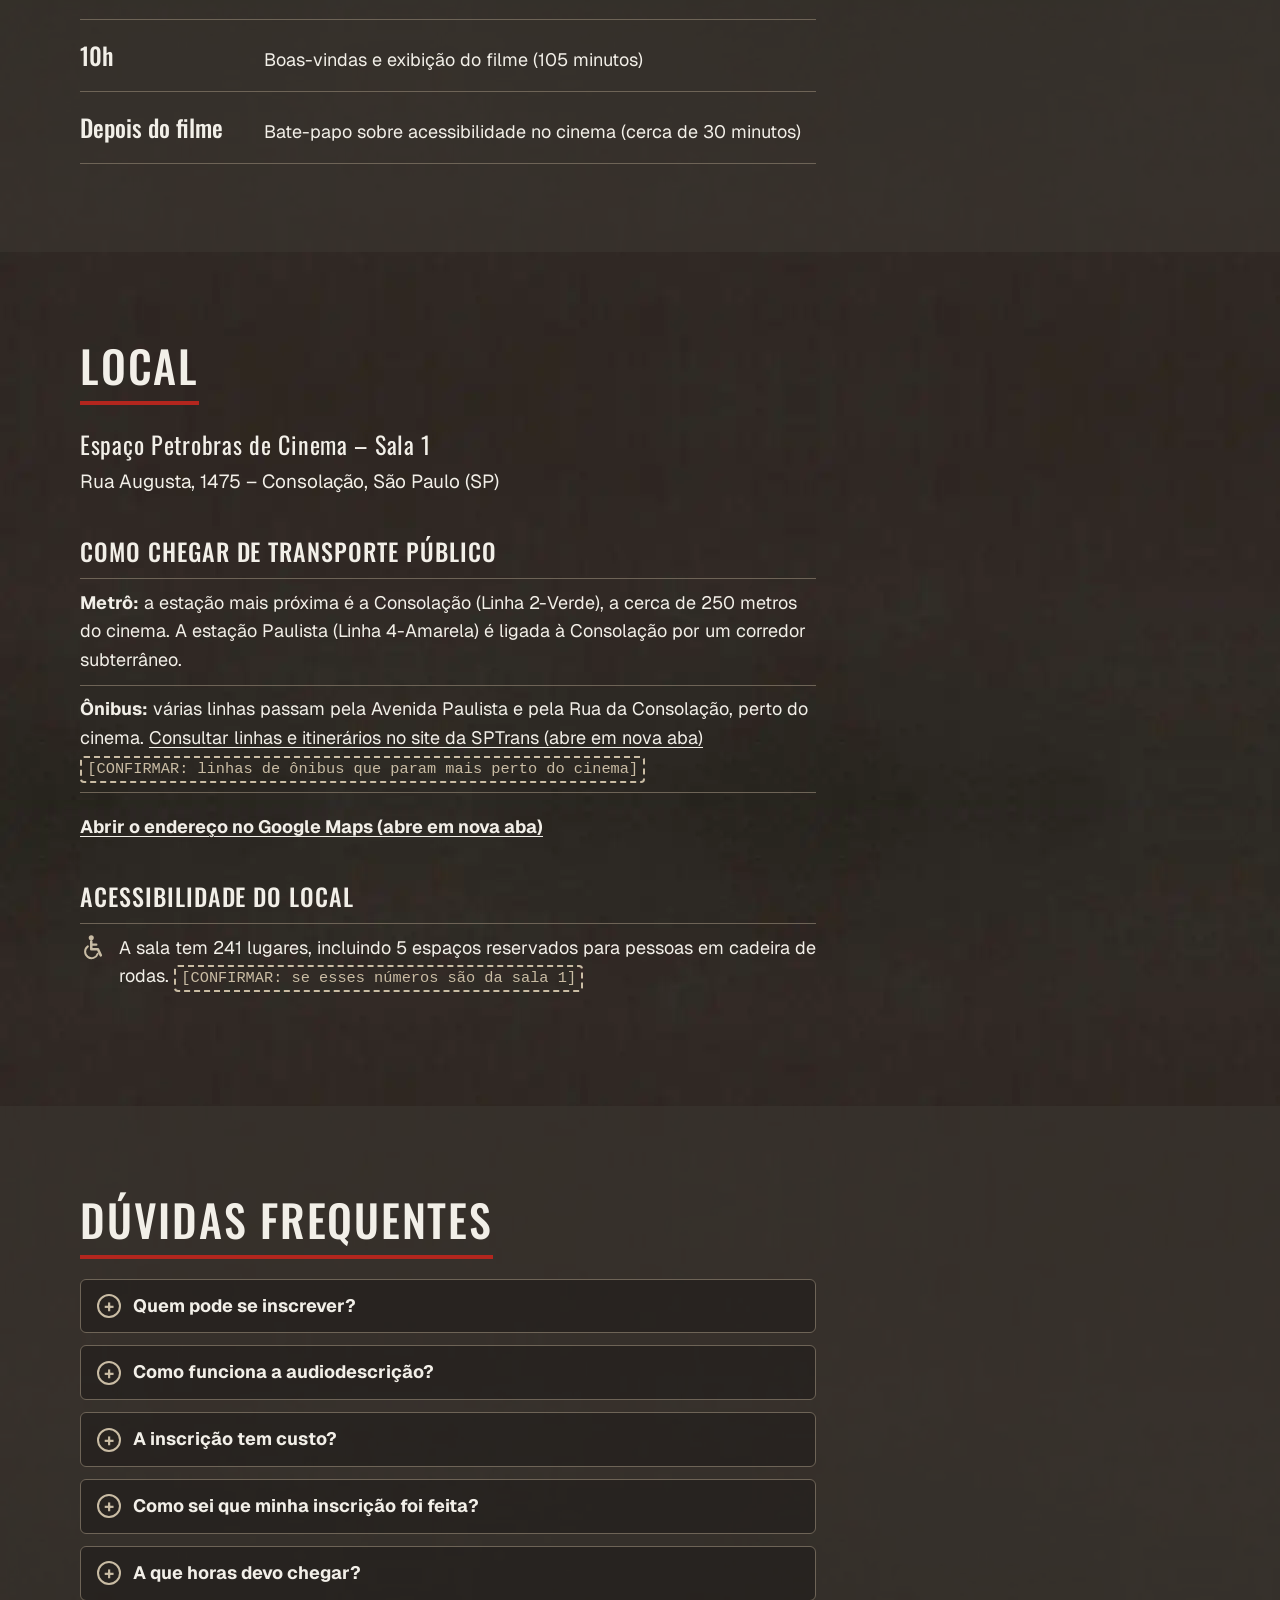
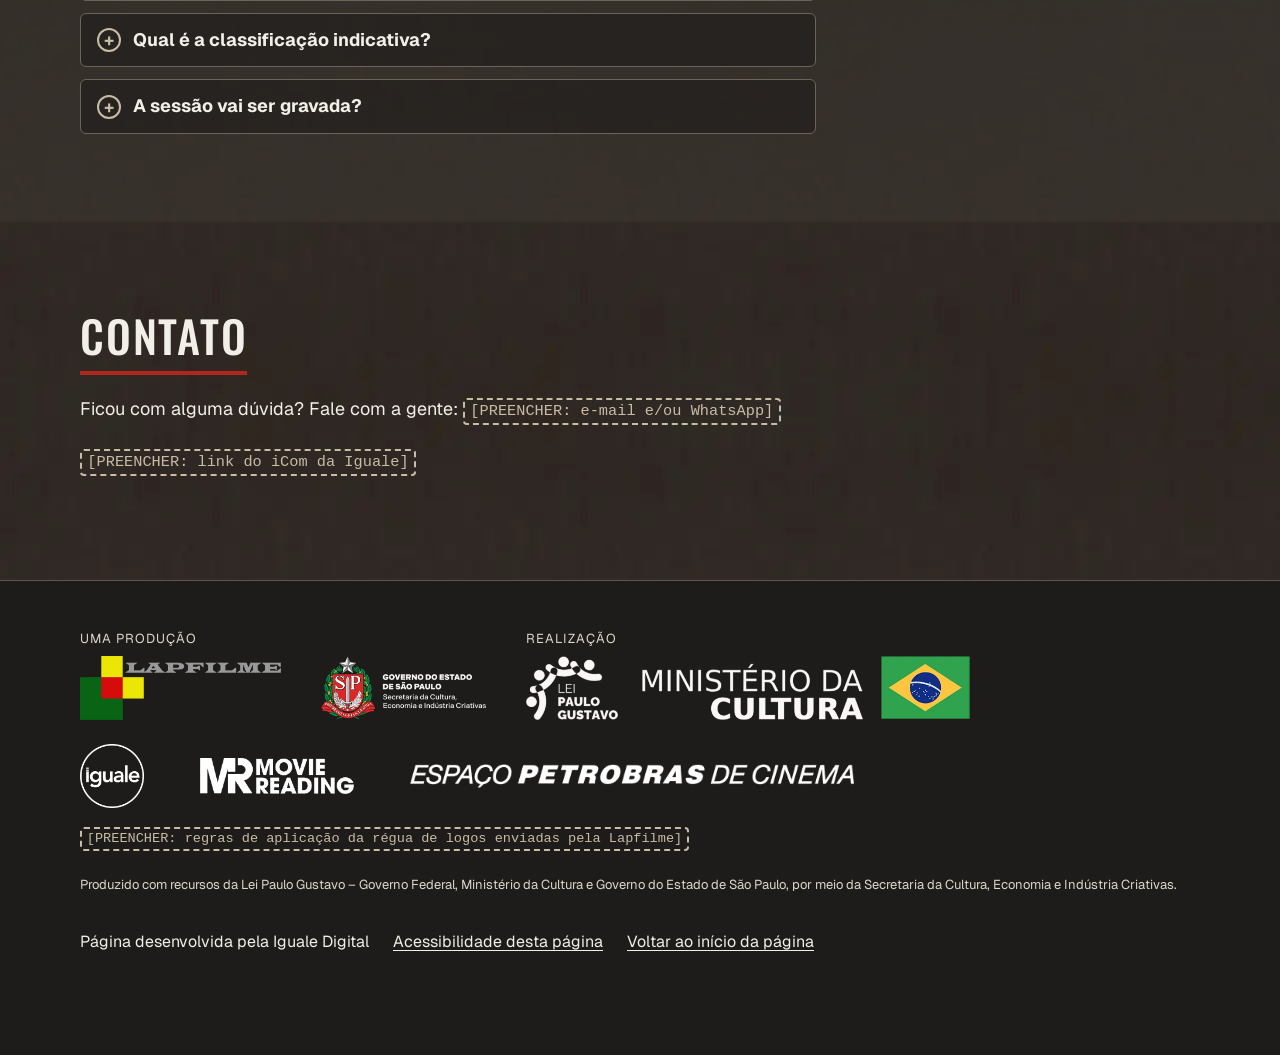
==== commit 4f17bb37: "Troca "casa" por "espaço" na programação, nas dúvidas e na inscrição Co-Authored-By: Claude Opus 5.5" ====
--- a/index.html
+++ b/index.html
@@ -269,7 +269,7 @@
         <h2 id="titulo-programacao" class="secao__titulo">Programação</h2>
         <p class="programacao__data"><time datetime="2026-11-15">Domingo, 15 de novembro de 2026</time></p>
         <ol class="programacao">
-          <li><span class="programacao__hora"><time datetime="2026-11-15T09:30-03:00">9h30</time></span> <span class="programacao__atividade">Abertura da casa e recepção</span></li>
+          <li><span class="programacao__hora"><time datetime="2026-11-15T09:30-03:00">9h30</time></span> <span class="programacao__atividade">Abertura do espaço e recepção</span></li>
           <li><span class="programacao__hora"><time datetime="2026-11-15T10:00-03:00">10h</time></span> <span class="programacao__atividade">Boas-vindas e exibição do filme (105 minutos)</span></li>
           <li><span class="programacao__hora">Depois do filme</span> <span class="programacao__atividade">Bate-papo sobre acessibilidade no cinema (cerca de 30 minutos)</span></li>
         </ol>
@@ -318,7 +318,7 @@
           </details>
           <details class="detalhe">
             <summary>A que horas devo chegar?</summary>
-            <div class="detalhe__conteudo"><p>A casa abrirá às 9h30, e a sessão começará às 10h.</p></div>
+            <div class="detalhe__conteudo"><p>O espaço abrirá às 9h30, e a sessão começará às 10h.</p></div>
           </details>
           <details class="detalhe">
             <summary>Qual é a classificação indicativa?</summary>
